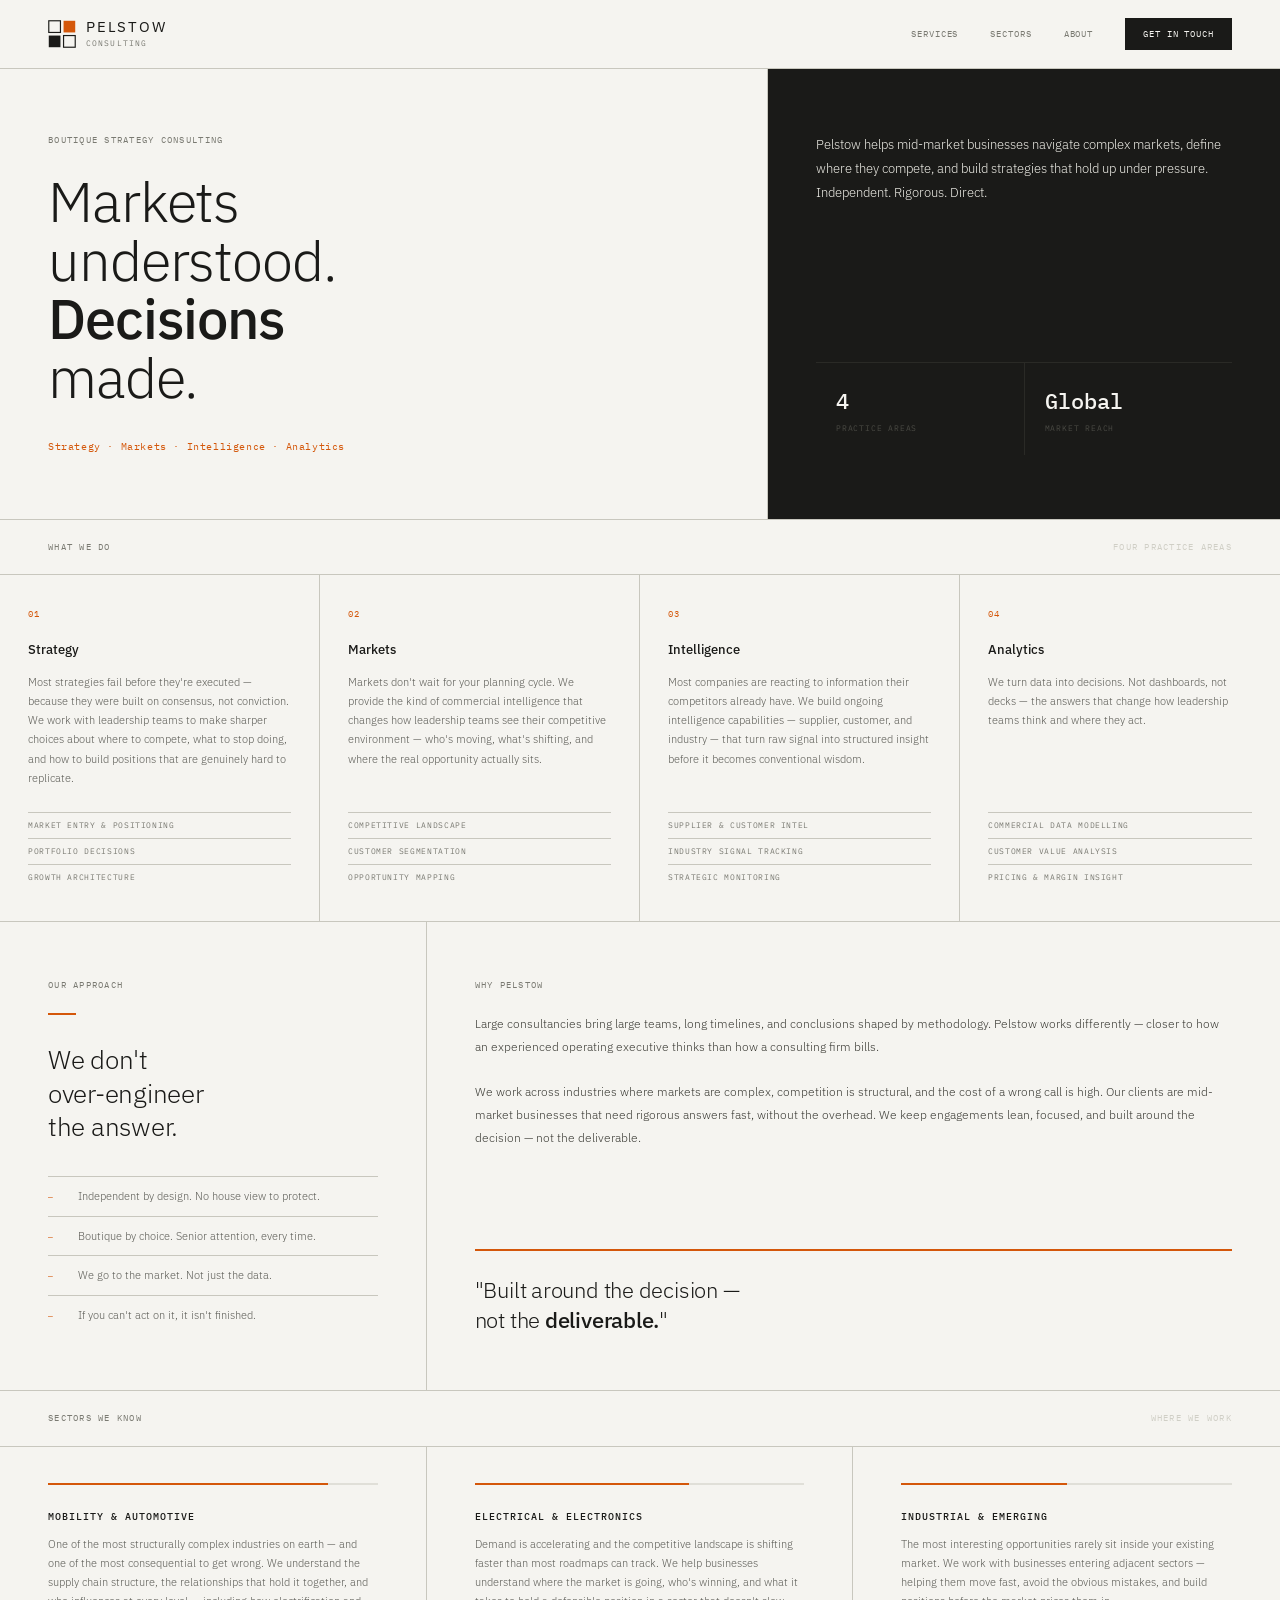
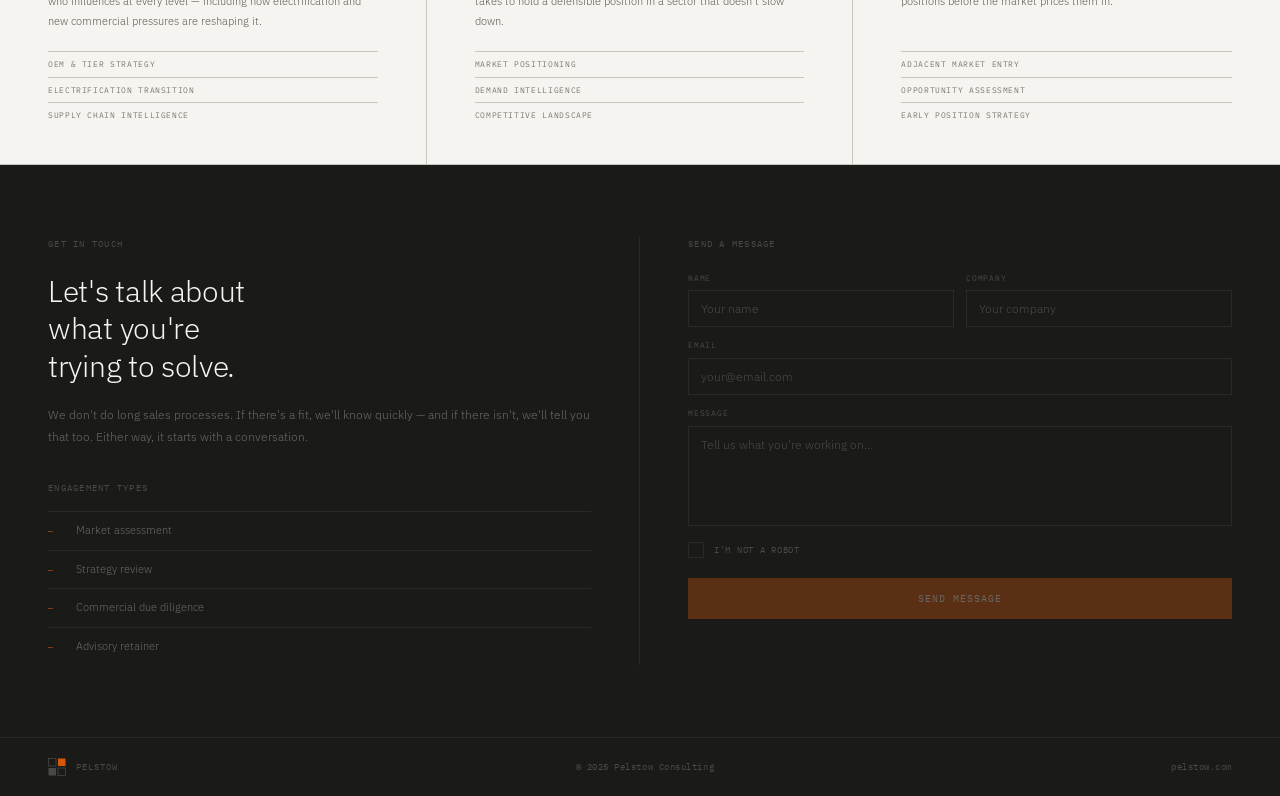
==== index.html @ 291aae3b "Correct index file" ====
<!DOCTYPE html>
<html lang="en">
<head>
<meta charset="UTF-8">
<meta name="viewport" content="width=device-width, initial-scale=1.0">
<title>Pelstow — Strategy. Markets. Intelligence. Analytics.</title>
<meta name="description" content="Pelstow is a boutique strategy consultancy helping mid-market businesses navigate complex markets, define where they compete, and build strategies that hold up under pressure.">
<link rel="preconnect" href="https://fonts.googleapis.com">
<link rel="preconnect" href="https://fonts.gstatic.com" crossorigin>
<link href="https://fonts.googleapis.com/css2?family=IBM+Plex+Mono:wght@400;500&family=IBM+Plex+Sans:wght@300;400;500&display=swap" rel="stylesheet">
<style>
  /* ── Reset ── */
  *, *::before, *::after { box-sizing: border-box; margin: 0; padding: 0; }
  html { scroll-behavior: smooth; }
  img { display: block; max-width: 100%; }

  /* ── Tokens ── */
  :root {
    --obsidian: #1A1A18;
    --chalk:    #F5F4F0;
    --braun:    #D4570A;
    --slate:    #7A7A72;
    --charcoal: #2E2E2A;
    --rule:     #C8C7BE;
    --rule-dk:  #2A2A26;
    --muted:    #5A5A54;
    --muted-dk: #6A6A64;
    --ghost:    #4A4A44;
    --light:    #E0DFD8;
    --sans:     'IBM Plex Sans', sans-serif;
    --mono:     'IBM Plex Mono', monospace;
  }

  /* ── Base ── */
  body {
    font-family: var(--sans);
    background: var(--chalk);
    color: var(--obsidian);
    font-size: 14px;
    line-height: 1.6;
    -webkit-font-smoothing: antialiased;
  }

  /* ── Utilities ── */
  .mono    { font-family: var(--mono); }
  .label   { font-family: var(--mono); font-size: 9px; letter-spacing: 0.14em; text-transform: uppercase; color: var(--slate); }
  .label-dk{ font-family: var(--mono); font-size: 9px; letter-spacing: 0.14em; text-transform: uppercase; color: var(--ghost); }
  .rule-h  { height: 1px; background: var(--rule); }

  /* ── Logo mark ── */
  .logo-lockup { display: flex; align-items: center; gap: 10px; text-decoration: none; }
  .logo-text   { display: flex; flex-direction: column; }
  .logo-word   { font-family: var(--sans); font-size: 15px; font-weight: 400; letter-spacing: 0.12em; color: var(--obsidian); text-transform: uppercase; line-height: 1; }
  .logo-sub    { font-family: var(--mono); font-size: 8px; letter-spacing: 0.14em; color: var(--slate); margin-top: 3px; text-transform: uppercase; }

  /* ── Nav ── */
  nav {
    display: flex;
    justify-content: space-between;
    align-items: center;
    padding: 18px 48px;
    border-bottom: 1px solid var(--rule);
    position: sticky;
    top: 0;
    background: var(--chalk);
    z-index: 100;
  }
  .nav-links { display: flex; gap: 32px; align-items: center; }
  .nav-link  { font-family: var(--mono); font-size: 9px; letter-spacing: 0.1em; text-transform: uppercase; color: var(--slate); text-decoration: none; transition: color 0.15s; }
  .nav-link:hover { color: var(--obsidian); }
  .nav-cta   { font-family: var(--mono); font-size: 9px; letter-spacing: 0.1em; text-transform: uppercase; color: var(--chalk); background: var(--obsidian); padding: 9px 18px; text-decoration: none; transition: background 0.15s; }
  .nav-cta:hover { background: var(--braun); }

  /* ── Hero ── */
  .hero {
    display: grid;
    grid-template-columns: 3fr 2fr;
    border-bottom: 1px solid var(--rule);
    min-height: 420px;
  }
  .hero-l {
    padding: 64px 48px;
    border-right: 1px solid var(--rule);
    display: flex;
    flex-direction: column;
    justify-content: space-between;
  }
  .hero-r {
    padding: 64px 48px;
    background: var(--obsidian);
    display: flex;
    flex-direction: column;
    justify-content: space-between;
  }
  .eyebrow { font-family: var(--mono); font-size: 9px; letter-spacing: 0.14em; text-transform: uppercase; color: var(--slate); margin-bottom: 24px; }
  .hero-h1 { font-size: 56px; font-weight: 300; line-height: 1.05; letter-spacing: -0.02em; color: var(--obsidian); }
  .hero-h1 strong { font-weight: 500; }
  .hero-tagline { font-family: var(--mono); font-size: 10px; letter-spacing: 0.06em; color: var(--braun); margin-top: 32px; }
  .hero-body { font-size: 13px; line-height: 1.85; color: #F0EFE8; font-weight: 300; margin-bottom: 32px; }
  .stats { display: grid; grid-template-columns: 1fr 1fr; gap: 1px; background: var(--rule-dk); border-top: 1px solid var(--rule-dk); }
  .stat { background: var(--obsidian); padding: 20px; }
  .stat-n { font-family: var(--mono); font-size: 22px; font-weight: 500; color: var(--chalk); }
  .stat-l { font-family: var(--mono); font-size: 8px; letter-spacing: 0.1em; text-transform: uppercase; color: var(--ghost); margin-top: 4px; }

  /* ── Section header ── */
  .sec-hd {
    padding: 20px 48px;
    border-bottom: 1px solid var(--rule);
    display: flex;
    justify-content: space-between;
    align-items: baseline;
  }

  /* ── Services ── */
  .svc-grid {
    display: grid;
    grid-template-columns: repeat(4, 1fr);
    border-bottom: 1px solid var(--rule);
  }
  .sc {
    padding: 32px 28px;
    border-right: 1px solid var(--rule);
    display: flex;
    flex-direction: column;
  }
  .sc:last-child { border-right: none; }
  .sn { font-family: var(--mono); font-size: 9px; color: var(--braun); margin-bottom: 18px; letter-spacing: 0.08em; }
  .st { font-size: 13px; font-weight: 500; color: var(--obsidian); margin-bottom: 12px; }
  .sd { font-size: 11px; color: var(--muted); line-height: 1.75; font-weight: 300; flex: 1; }
  .tags { margin-top: 24px; display: flex; flex-direction: column; }
  .tag { font-family: var(--mono); font-size: 8px; letter-spacing: 0.08em; text-transform: uppercase; color: var(--slate); padding: 6px 0; border-top: 0.5px solid var(--rule); }

  /* ── Positioning ── */
  .pos {
    display: grid;
    grid-template-columns: 1fr 2fr;
    border-bottom: 1px solid var(--rule);
  }
  .pos-l { padding: 56px 48px; border-right: 1px solid var(--rule); }
  .pos-r { padding: 56px 48px; display: flex; flex-direction: column; justify-content: space-between; }
  .pos-bar { width: 28px; height: 2px; background: var(--braun); margin-bottom: 28px; }
  .pos-h { font-size: 26px; font-weight: 300; line-height: 1.3; color: var(--obsidian); letter-spacing: -0.01em; margin-bottom: 24px; }
  .pos-body { font-size: 12px; line-height: 1.9; color: #3A3A34; font-weight: 300; }
  .pts { margin-top: 32px; }
  .pt { display: flex; gap: 14px; padding: 11px 0; border-top: 0.5px solid var(--rule); align-items: baseline; }
  .ptn { font-family: var(--mono); font-size: 8px; color: var(--braun); min-width: 16px; }
  .ptx { font-size: 11px; color: var(--muted); font-weight: 300; line-height: 1.5; }
  .pullquote { border-top: 2px solid var(--braun); padding-top: 24px; margin-top: 40px; }
  .pq-text { font-size: 22px; font-weight: 300; line-height: 1.35; color: var(--obsidian); letter-spacing: -0.01em; }
  .pq-text em { font-style: normal; font-weight: 500; }

  /* ── Sectors ── */
  .mkt-grid {
    display: grid;
    grid-template-columns: repeat(3, 1fr);
    border-bottom: 1px solid var(--rule);
  }
  .mc { padding: 36px 48px; border-right: 1px solid var(--rule); display: flex; flex-direction: column; }
  .mc:last-child { border-right: none; }
  .mbar { width: 100%; height: 2px; background: var(--light); margin-bottom: 24px; }
  .mfill { height: 2px; background: var(--braun); }
  .ml { font-family: var(--mono); font-size: 10px; letter-spacing: 0.1em; text-transform: uppercase; color: var(--obsidian); margin-bottom: 10px; font-weight: 500; }
  .md { font-size: 11px; color: var(--muted); font-weight: 300; line-height: 1.75; flex: 1; }

  /* ── Contact ── */
  .contact-band {
    background: var(--obsidian);
    padding: 72px 48px;
    display: grid;
    grid-template-columns: 1fr 1fr;
    gap: 0;
  }
  .ct-l { border-right: 1px solid var(--rule-dk); padding-right: 48px; display: flex; flex-direction: column; justify-content: space-between; }
  .ct-r { padding-left: 48px; }
  .ct-h { font-size: 30px; font-weight: 300; color: var(--chalk); letter-spacing: -0.01em; line-height: 1.25; margin-bottom: 20px; }
  .ct-body { font-size: 12px; color: var(--muted-dk); line-height: 1.85; font-weight: 300; margin-bottom: 32px; }

  /* ── Form ── */
  .form-grid { display: grid; grid-template-columns: 1fr 1fr; gap: 12px; margin-bottom: 12px; }
  .form-field { display: flex; flex-direction: column; gap: 6px; }
  .form-field.full { grid-column: 1 / -1; }
  .form-field label { font-family: var(--mono); font-size: 8px; letter-spacing: 0.1em; text-transform: uppercase; color: var(--ghost); }
  .form-field input,
  .form-field textarea {
    background: transparent;
    border: 0.5px solid var(--rule-dk);
    color: var(--chalk);
    font-family: var(--sans);
    font-size: 12px;
    font-weight: 300;
    padding: 10px 12px;
    outline: none;
    transition: border-color 0.15s;
    resize: none;
    border-radius: 0;
    -webkit-appearance: none;
  }
  .form-field input:focus,
  .form-field textarea:focus { border-color: var(--braun); }
  .form-field input::placeholder,
  .form-field textarea::placeholder { color: var(--ghost); }
  .form-field textarea { min-height: 100px; }

  /* Human check */
  .human-check { display: flex; align-items: center; gap: 10px; margin: 16px 0; cursor: pointer; }
  .human-check input[type="checkbox"] { appearance: none; -webkit-appearance: none; width: 16px; height: 16px; border: 0.5px solid var(--rule-dk); background: transparent; cursor: pointer; flex-shrink: 0; transition: border-color 0.15s, background 0.15s; }
  .human-check input[type="checkbox"]:checked { background: var(--braun); border-color: var(--braun); background-image: url("data:image/svg+xml,%3Csvg width='10' height='8' viewBox='0 0 10 8' fill='none' xmlns='http://www.w3.org/2000/svg'%3E%3Cpath d='M1 4L3.5 6.5L9 1' stroke='%23F5F4F0' stroke-width='1.5' stroke-linecap='round' stroke-linejoin='round'/%3E%3C/svg%3E"); background-repeat: no-repeat; background-position: center; }
  .human-check span { font-family: var(--mono); font-size: 9px; letter-spacing: 0.08em; color: var(--ghost); text-transform: uppercase; }

  .form-submit {
    font-family: var(--mono);
    font-size: 10px;
    letter-spacing: 0.1em;
    text-transform: uppercase;
    padding: 14px 28px;
    background: var(--braun);
    color: var(--chalk);
    border: none;
    cursor: pointer;
    width: 100%;
    transition: opacity 0.15s;
    margin-top: 4px;
  }
  .form-submit:disabled { opacity: 0.35; cursor: not-allowed; }
  .form-submit:not(:disabled):hover { opacity: 0.88; }

  .form-success { display: none; text-align: center; padding: 40px 0; }
  .form-success .fs-icon { width: 32px; height: 32px; background: var(--braun); display: flex; align-items: center; justify-content: center; margin: 0 auto 16px; }
  .form-success p { font-family: var(--mono); font-size: 10px; letter-spacing: 0.1em; text-transform: uppercase; color: var(--ghost); }

  /* ── Footer ── */
  footer {
    padding: 20px 48px;
    background: var(--obsidian);
    border-top: 1px solid var(--rule-dk);
    display: flex;
    justify-content: space-between;
    align-items: center;
  }
  .ft { font-family: var(--mono); font-size: 9px; color: var(--ghost); letter-spacing: 0.06em; }
  .ft-logo { font-family: var(--mono); font-size: 11px; font-weight: 500; color: var(--braun); letter-spacing: 0.16em; }

  /* ── Responsive ── */
  @media (max-width: 900px) {
    nav { padding: 16px 24px; }
    .nav-links .nav-link { display: none; }
    .hero { grid-template-columns: 1fr; }
    .hero-l { padding: 48px 24px; }
    .hero-r { padding: 48px 24px; }
    .hero-h1 { font-size: 40px; }
    .svc-grid { grid-template-columns: 1fr 1fr; }
    .sc { border-bottom: 1px solid var(--rule); }
    .pos { grid-template-columns: 1fr; }
    .pos-l { border-right: none; border-bottom: 1px solid var(--rule); padding: 40px 24px; }
    .pos-r { padding: 40px 24px; }
    .mkt-grid { grid-template-columns: 1fr; }
    .mc { border-right: none; border-bottom: 1px solid var(--rule); }
    .contact-band { grid-template-columns: 1fr; padding: 48px 24px; }
    .ct-l { border-right: none; border-bottom: 1px solid var(--rule-dk); padding-right: 0; padding-bottom: 40px; margin-bottom: 40px; }
    .ct-r { padding-left: 0; }
    .sec-hd { padding: 16px 24px; }
    .form-grid { grid-template-columns: 1fr; }
    footer { padding: 16px 24px; flex-direction: column; gap: 12px; text-align: center; }
  }
</style>
</head>
<body>

<!-- ── Nav ── -->
<nav>
  <a href="#" class="logo-lockup">
    <svg width="28" height="28" viewBox="0 0 36 36" fill="none" aria-hidden="true">
      <rect x="1" y="1" width="15" height="15" stroke="#1A1A18" stroke-width="1.5"/>
      <rect x="20" y="1" width="15" height="15" fill="#D4570A"/>
      <rect x="1" y="20" width="15" height="15" fill="#1A1A18"/>
      <rect x="20" y="20" width="15" height="15" stroke="#1A1A18" stroke-width="1.5"/>
    </svg>
    <div class="logo-text">
      <span class="logo-word">PELSTOW</span>
      <span class="logo-sub">Consulting</span>
    </div>
  </a>
  <div class="nav-links">
    <a href="#services" class="nav-link">Services</a>
    <a href="#sectors" class="nav-link">Sectors</a>
    <a href="#about" class="nav-link">About</a>
    <a href="#contact" class="nav-cta">Get in touch</a>
  </div>
</nav>

<!-- ── Hero ── -->
<section class="hero">
  <div class="hero-l">
    <div>
      <div class="eyebrow">Boutique strategy consulting</div>
      <h1 class="hero-h1">Markets<br>understood.<br><strong>Decisions</strong><br>made.</h1>
    </div>
    <div class="hero-tagline">Strategy · Markets · Intelligence · Analytics</div>
  </div>
  <div class="hero-r">
    <p class="hero-body">Pelstow helps mid-market businesses navigate complex markets, define where they compete, and build strategies that hold up under pressure. Independent. Rigorous. Direct.</p>
    <div class="stats">
      <div class="stat">
        <div class="stat-n">4</div>
        <div class="stat-l">Practice areas</div>
      </div>
      <div class="stat">
        <div class="stat-n">Global</div>
        <div class="stat-l">Market reach</div>
      </div>
    </div>
  </div>
</section>

<!-- ── Services ── -->
<section id="services">
  <div class="sec-hd">
    <span class="label">What we do</span>
    <span class="label" style="color: #D0CFC6;">Four practice areas</span>
  </div>
  <div class="svc-grid">
    <div class="sc">
      <div class="sn">01</div>
      <div class="st">Strategy</div>
      <div class="sd">Most strategies fail before they're executed — because they were built on consensus, not conviction. We work with leadership teams to make sharper choices about where to compete, what to stop doing, and how to build positions that are genuinely hard to replicate.</div>
      <div class="tags">
        <span class="tag">Market entry &amp; positioning</span>
        <span class="tag">Portfolio decisions</span>
        <span class="tag">Growth architecture</span>
      </div>
    </div>
    <div class="sc">
      <div class="sn">02</div>
      <div class="st">Markets</div>
      <div class="sd">Markets don't wait for your planning cycle. We provide the kind of commercial intelligence that changes how leadership teams see their competitive environment — who's moving, what's shifting, and where the real opportunity actually sits.</div>
      <div class="tags">
        <span class="tag">Competitive landscape</span>
        <span class="tag">Customer segmentation</span>
        <span class="tag">Opportunity mapping</span>
      </div>
    </div>
    <div class="sc">
      <div class="sn">03</div>
      <div class="st">Intelligence</div>
      <div class="sd">Most companies are reacting to information their competitors already have. We build ongoing intelligence capabilities — supplier, customer, and industry — that turn raw signal into structured insight before it becomes conventional wisdom.</div>
      <div class="tags">
        <span class="tag">Supplier &amp; customer intel</span>
        <span class="tag">Industry signal tracking</span>
        <span class="tag">Strategic monitoring</span>
      </div>
    </div>
    <div class="sc">
      <div class="sn">04</div>
      <div class="st">Analytics</div>
      <div class="sd">We turn data into decisions. Not dashboards, not decks — the answers that change how leadership teams think and where they act.</div>
      <div class="tags">
        <span class="tag">Commercial data modelling</span>
        <span class="tag">Customer value analysis</span>
        <span class="tag">Pricing &amp; margin insight</span>
      </div>
    </div>
  </div>
</section>

<!-- ── Positioning ── -->
<section id="about">
  <div class="pos">
    <div class="pos-l">
      <div class="label" style="margin-bottom: 20px;">Our approach</div>
      <div class="pos-bar"></div>
      <div class="pos-h">We don't<br>over-engineer<br>the answer.</div>
      <div class="pts">
        <div class="pt"><span class="ptn">—</span><span class="ptx">Independent by design. No house view to protect.</span></div>
        <div class="pt"><span class="ptn">—</span><span class="ptx">Boutique by choice. Senior attention, every time.</span></div>
        <div class="pt"><span class="ptn">—</span><span class="ptx">We go to the market. Not just the data.</span></div>
        <div class="pt"><span class="ptn">—</span><span class="ptx">If you can't act on it, it isn't finished.</span></div>
      </div>
    </div>
    <div class="pos-r">
      <div>
        <div class="label" style="margin-bottom: 20px;">Why Pelstow</div>
        <p class="pos-body">Large consultancies bring large teams, long timelines, and conclusions shaped by methodology. Pelstow works differently — closer to how an experienced operating executive thinks than how a consulting firm bills.<br><br>We work across industries where markets are complex, competition is structural, and the cost of a wrong call is high. Our clients are mid-market businesses that need rigorous answers fast, without the overhead. We keep engagements lean, focused, and built around the decision — not the deliverable.</p>
      </div>
      <div class="pullquote">
        <div class="pq-text">"Built around the decision —<br>not the <em>deliverable.</em>"</div>
      </div>
    </div>
  </div>
</section>

<!-- ── Sectors ── -->
<section id="sectors">
  <div class="sec-hd">
    <span class="label">Sectors we know</span>
    <span class="label" style="color: #D0CFC6;">Where we work</span>
  </div>
  <div class="mkt-grid">
    <div class="mc">
      <div class="mbar"><div class="mfill" style="width:85%;"></div></div>
      <div class="ml">Mobility &amp; Automotive</div>
      <div class="md">One of the most structurally complex industries on earth — and one of the most consequential to get wrong. We understand the supply chain structure, the relationships that hold it together, and who influences at every level — including how electrification and new commercial pressures are reshaping it.</div>
      <div class="tags" style="margin-top: 20px;">
        <span class="tag">OEM &amp; tier strategy</span>
        <span class="tag">Electrification transition</span>
        <span class="tag">Supply chain intelligence</span>
      </div>
    </div>
    <div class="mc">
      <div class="mbar"><div class="mfill" style="width:65%;"></div></div>
      <div class="ml">Electrical &amp; Electronics</div>
      <div class="md">Demand is accelerating and the competitive landscape is shifting faster than most roadmaps can track. We help businesses understand where the market is going, who's winning, and what it takes to hold a defensible position in a sector that doesn't slow down.</div>
      <div class="tags" style="margin-top: 20px;">
        <span class="tag">Market positioning</span>
        <span class="tag">Demand intelligence</span>
        <span class="tag">Competitive landscape</span>
      </div>
    </div>
    <div class="mc">
      <div class="mbar"><div class="mfill" style="width:50%;"></div></div>
      <div class="ml">Industrial &amp; Emerging</div>
      <div class="md">The most interesting opportunities rarely sit inside your existing market. We work with businesses entering adjacent sectors — helping them move fast, avoid the obvious mistakes, and build positions before the market prices them in.</div>
      <div class="tags" style="margin-top: 20px;">
        <span class="tag">Adjacent market entry</span>
        <span class="tag">Opportunity assessment</span>
        <span class="tag">Early position strategy</span>
      </div>
    </div>
  </div>
</section>

<!-- ── Contact ── -->
<section id="contact" class="contact-band">
  <div class="ct-l">
    <div>
      <div class="label-dk" style="margin-bottom: 20px;">Get in touch</div>
      <div class="ct-h">Let's talk about<br>what you're<br>trying to solve.</div>
      <p class="ct-body">We don't do long sales processes. If there's a fit, we'll know quickly — and if there isn't, we'll tell you that too. Either way, it starts with a conversation.</p>
    </div>
    <div>
      <div class="label-dk" style="margin-bottom: 16px;">Engagement types</div>
      <div style="display: flex; flex-direction: column;">
        <div style="display:flex;gap:12px;padding:10px 0;border-top:0.5px solid var(--rule-dk);align-items:baseline;"><span style="font-family:var(--mono);font-size:8px;color:var(--braun);min-width:16px;">—</span><span style="font-size:11px;color:var(--muted-dk);font-weight:300;">Market assessment</span></div>
        <div style="display:flex;gap:12px;padding:10px 0;border-top:0.5px solid var(--rule-dk);align-items:baseline;"><span style="font-family:var(--mono);font-size:8px;color:var(--braun);min-width:16px;">—</span><span style="font-size:11px;color:var(--muted-dk);font-weight:300;">Strategy review</span></div>
        <div style="display:flex;gap:12px;padding:10px 0;border-top:0.5px solid var(--rule-dk);align-items:baseline;"><span style="font-family:var(--mono);font-size:8px;color:var(--braun);min-width:16px;">—</span><span style="font-size:11px;color:var(--muted-dk);font-weight:300;">Commercial due diligence</span></div>
        <div style="display:flex;gap:12px;padding:10px 0;border-top:0.5px solid var(--rule-dk);align-items:baseline;"><span style="font-family:var(--mono);font-size:8px;color:var(--braun);min-width:16px;">—</span><span style="font-size:11px;color:var(--muted-dk);font-weight:300;">Advisory retainer</span></div>
      </div>
    </div>
  </div>
  <div class="ct-r">
    <div id="contact-form-wrap">
      <div class="label-dk" style="margin-bottom: 20px;">Send a message</div>
      <form id="contact-form" novalidate>
        <div class="form-grid">
          <div class="form-field">
            <label for="f-name">Name</label>
            <input type="text" id="f-name" name="name" placeholder="Your name" required>
          </div>
          <div class="form-field">
            <label for="f-company">Company</label>
            <input type="text" id="f-company" name="company" placeholder="Your company">
          </div>
          <div class="form-field full">
            <label for="f-email">Email</label>
            <input type="email" id="f-email" name="email" placeholder="your@email.com" required>
          </div>
          <div class="form-field full">
            <label for="f-message">Message</label>
            <textarea id="f-message" name="message" placeholder="Tell us what you're working on..." required></textarea>
          </div>
        </div>
        <label class="human-check">
          <input type="checkbox" id="f-human">
          <span>I'm not a robot</span>
        </label>
        <button type="submit" class="form-submit" id="f-submit" disabled>Send message</button>
      </form>
    </div>
    <div class="form-success" id="form-success">
      <div class="fs-icon">
        <svg width="16" height="12" viewBox="0 0 16 12" fill="none"><path d="M1 6L5.5 10.5L15 1" stroke="#F5F4F0" stroke-width="1.5" stroke-linecap="round" stroke-linejoin="round"/></svg>
      </div>
      <p>Message sent — we'll be in touch shortly.</p>
    </div>
  </div>
</section>

<!-- ── Footer ── -->
<footer>
  <a href="#" class="logo-lockup" style="text-decoration:none;">
    <svg width="18" height="18" viewBox="0 0 36 36" fill="none" aria-hidden="true">
      <rect x="1" y="1" width="15" height="15" stroke="#4A4A44" stroke-width="1.5"/>
      <rect x="20" y="1" width="15" height="15" fill="#D4570A"/>
      <rect x="1" y="20" width="15" height="15" fill="#4A4A44"/>
      <rect x="20" y="20" width="15" height="15" stroke="#4A4A44" stroke-width="1.5"/>
    </svg>
    <span class="ft" style="letter-spacing:0.12em;">PELSTOW</span>
  </a>
  <span class="ft">© 2025 Pelstow Consulting</span>
  <span class="ft">pelstow.com</span>
</footer>

<script>
  const humanCheck = document.getElementById('f-human');
  const submitBtn  = document.getElementById('f-submit');
  const form       = document.getElementById('contact-form');
  const formWrap   = document.getElementById('contact-form-wrap');
  const successMsg = document.getElementById('form-success');

  humanCheck.addEventListener('change', () => {
    submitBtn.disabled = !humanCheck.checked;
  });

  form.addEventListener('submit', (e) => {
    e.preventDefault();
    const name    = document.getElementById('f-name').value.trim();
    const email   = document.getElementById('f-email').value.trim();
    const message = document.getElementById('f-message').value.trim();
    if (!name || !email || !message) return;
    formWrap.style.display = 'none';
    successMsg.style.display = 'block';
  });
</script>

</body>
</html>
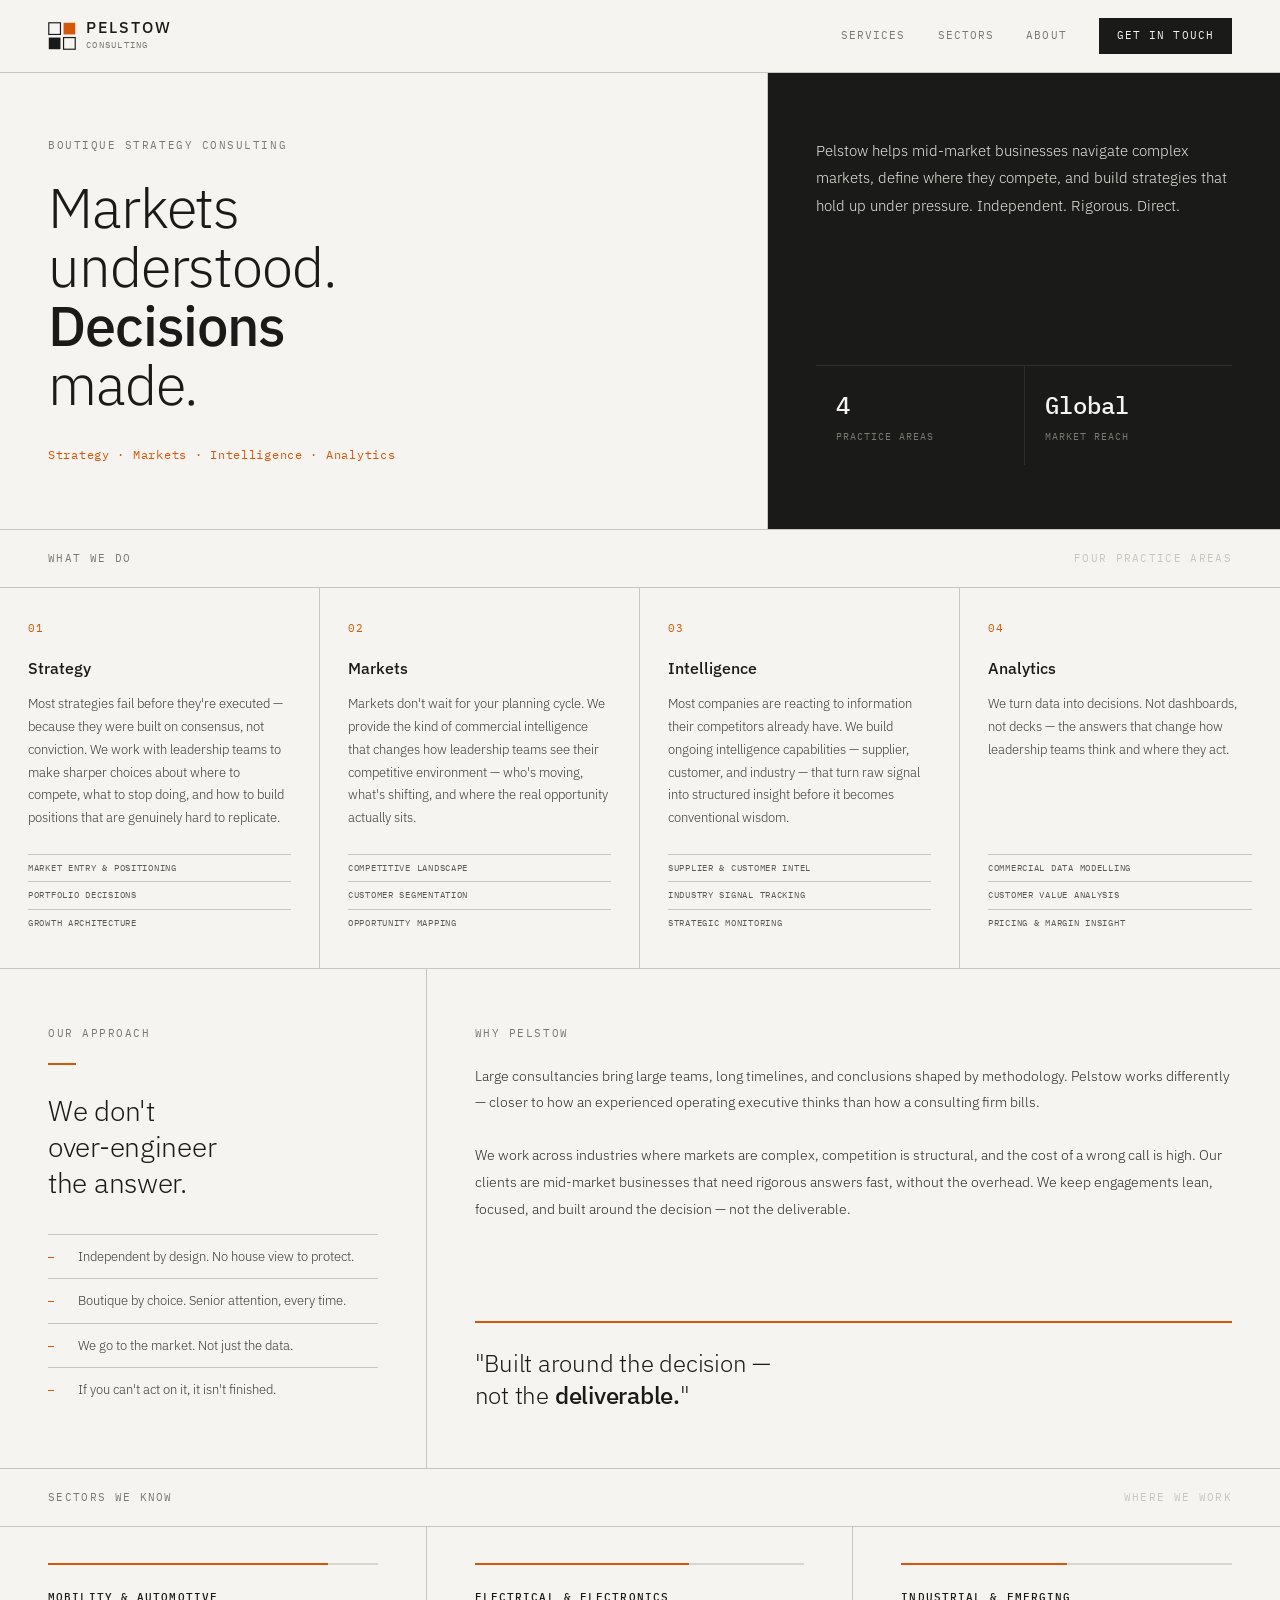
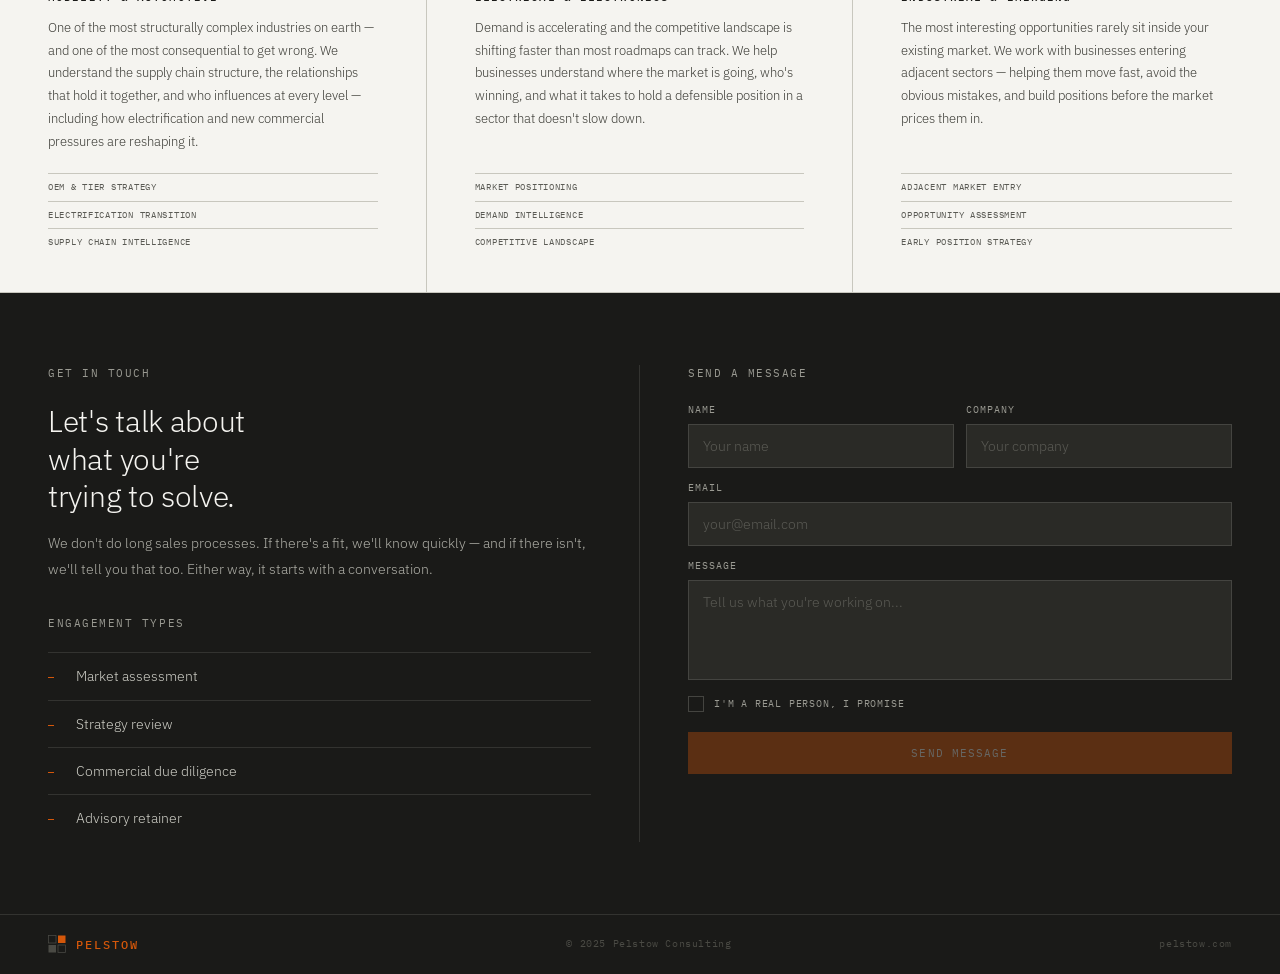
==== commit 6d005138: "Font size, contrast, and contact section fixes" ====
--- a/index.html
+++ b/index.html
@@ -9,12 +9,9 @@
 <link rel="preconnect" href="https://fonts.gstatic.com" crossorigin>
 <link href="https://fonts.googleapis.com/css2?family=IBM+Plex+Mono:wght@400;500&family=IBM+Plex+Sans:wght@300;400;500&display=swap" rel="stylesheet">
 <style>
-  /* ── Reset ── */
   *, *::before, *::after { box-sizing: border-box; margin: 0; padding: 0; }
   html { scroll-behavior: smooth; }
-  img { display: block; max-width: 100%; }
-
-  /* ── Tokens ── */
+
   :root {
     --obsidian: #1A1A18;
     --chalk:    #F5F4F0;
@@ -22,36 +19,25 @@
     --slate:    #7A7A72;
     --charcoal: #2E2E2A;
     --rule:     #C8C7BE;
-    --rule-dk:  #2A2A26;
-    --muted:    #5A5A54;
-    --muted-dk: #6A6A64;
-    --ghost:    #4A4A44;
-    --light:    #E0DFD8;
+    --rule-dk:  #333330;
+    --muted:    #3A3A34;
+    --muted-dk: #B0B0A8;
+    --ghost:    #9A9A92;
+    --light:    #D8D7CE;
     --sans:     'IBM Plex Sans', sans-serif;
     --mono:     'IBM Plex Mono', monospace;
   }
 
-  /* ── Base ── */
   body {
     font-family: var(--sans);
     background: var(--chalk);
     color: var(--obsidian);
-    font-size: 14px;
+    font-size: 15px;
     line-height: 1.6;
     -webkit-font-smoothing: antialiased;
   }
 
-  /* ── Utilities ── */
-  .mono    { font-family: var(--mono); }
-  .label   { font-family: var(--mono); font-size: 9px; letter-spacing: 0.14em; text-transform: uppercase; color: var(--slate); }
-  .label-dk{ font-family: var(--mono); font-size: 9px; letter-spacing: 0.14em; text-transform: uppercase; color: var(--ghost); }
-  .rule-h  { height: 1px; background: var(--rule); }
-
-  /* ── Logo mark ── */
-  .logo-lockup { display: flex; align-items: center; gap: 10px; text-decoration: none; }
-  .logo-text   { display: flex; flex-direction: column; }
-  .logo-word   { font-family: var(--sans); font-size: 15px; font-weight: 400; letter-spacing: 0.12em; color: var(--obsidian); text-transform: uppercase; line-height: 1; }
-  .logo-sub    { font-family: var(--mono); font-size: 8px; letter-spacing: 0.14em; color: var(--slate); margin-top: 3px; text-transform: uppercase; }
+  .mono { font-family: var(--mono); }
 
   /* ── Nav ── */
   nav {
@@ -65,188 +51,131 @@
     background: var(--chalk);
     z-index: 100;
   }
-  .nav-links { display: flex; gap: 32px; align-items: center; }
-  .nav-link  { font-family: var(--mono); font-size: 9px; letter-spacing: 0.1em; text-transform: uppercase; color: var(--slate); text-decoration: none; transition: color 0.15s; }
+  .logo-lockup { display: flex; align-items: center; gap: 10px; text-decoration: none; }
+  .logo-word   { font-family: var(--sans); font-size: 16px; font-weight: 500; letter-spacing: 0.12em; color: var(--obsidian); text-transform: uppercase; line-height: 1; }
+  .logo-sub    { font-family: var(--mono); font-size: 9px; letter-spacing: 0.14em; color: var(--slate); margin-top: 3px; text-transform: uppercase; }
+  .nav-links   { display: flex; gap: 32px; align-items: center; }
+  .nav-link    { font-family: var(--mono); font-size: 11px; letter-spacing: 0.1em; text-transform: uppercase; color: var(--slate); text-decoration: none; transition: color 0.15s; }
   .nav-link:hover { color: var(--obsidian); }
-  .nav-cta   { font-family: var(--mono); font-size: 9px; letter-spacing: 0.1em; text-transform: uppercase; color: var(--chalk); background: var(--obsidian); padding: 9px 18px; text-decoration: none; transition: background 0.15s; }
+  .nav-cta     { font-family: var(--mono); font-size: 11px; letter-spacing: 0.1em; text-transform: uppercase; color: var(--chalk); background: var(--obsidian); padding: 9px 18px; text-decoration: none; transition: background 0.15s; }
   .nav-cta:hover { background: var(--braun); }
 
   /* ── Hero ── */
-  .hero {
-    display: grid;
-    grid-template-columns: 3fr 2fr;
-    border-bottom: 1px solid var(--rule);
-    min-height: 420px;
-  }
-  .hero-l {
-    padding: 64px 48px;
-    border-right: 1px solid var(--rule);
-    display: flex;
-    flex-direction: column;
-    justify-content: space-between;
-  }
-  .hero-r {
-    padding: 64px 48px;
-    background: var(--obsidian);
-    display: flex;
-    flex-direction: column;
-    justify-content: space-between;
-  }
-  .eyebrow { font-family: var(--mono); font-size: 9px; letter-spacing: 0.14em; text-transform: uppercase; color: var(--slate); margin-bottom: 24px; }
+  .hero { display: grid; grid-template-columns: 3fr 2fr; border-bottom: 1px solid var(--rule); min-height: 420px; }
+  .hero-l { padding: 64px 48px; border-right: 1px solid var(--rule); display: flex; flex-direction: column; justify-content: space-between; }
+  .hero-r { padding: 64px 48px; background: var(--obsidian); display: flex; flex-direction: column; justify-content: space-between; }
+  .eyebrow { font-family: var(--mono); font-size: 11px; letter-spacing: 0.14em; text-transform: uppercase; color: var(--slate); margin-bottom: 24px; }
   .hero-h1 { font-size: 56px; font-weight: 300; line-height: 1.05; letter-spacing: -0.02em; color: var(--obsidian); }
   .hero-h1 strong { font-weight: 500; }
-  .hero-tagline { font-family: var(--mono); font-size: 10px; letter-spacing: 0.06em; color: var(--braun); margin-top: 32px; }
-  .hero-body { font-size: 13px; line-height: 1.85; color: #F0EFE8; font-weight: 300; margin-bottom: 32px; }
-  .stats { display: grid; grid-template-columns: 1fr 1fr; gap: 1px; background: var(--rule-dk); border-top: 1px solid var(--rule-dk); }
+  .hero-tagline { font-family: var(--mono); font-size: 12px; letter-spacing: 0.06em; color: var(--braun); margin-top: 32px; }
+  .hero-body { font-size: 15px; line-height: 1.85; color: #E8E7E0; font-weight: 300; margin-bottom: 32px; }
+  .stats { display: grid; grid-template-columns: 1fr 1fr; gap: 1px; background: var(--charcoal); border-top: 1px solid var(--charcoal); }
   .stat { background: var(--obsidian); padding: 20px; }
-  .stat-n { font-family: var(--mono); font-size: 22px; font-weight: 500; color: var(--chalk); }
-  .stat-l { font-family: var(--mono); font-size: 8px; letter-spacing: 0.1em; text-transform: uppercase; color: var(--ghost); margin-top: 4px; }
+  .stat-n { font-family: var(--mono); font-size: 24px; font-weight: 500; color: var(--chalk); }
+  .stat-l { font-family: var(--mono); font-size: 10px; letter-spacing: 0.1em; text-transform: uppercase; color: var(--slate); margin-top: 4px; }
 
   /* ── Section header ── */
-  .sec-hd {
-    padding: 20px 48px;
-    border-bottom: 1px solid var(--rule);
-    display: flex;
-    justify-content: space-between;
-    align-items: baseline;
-  }
+  .sec-hd { padding: 20px 48px; border-bottom: 1px solid var(--rule); display: flex; justify-content: space-between; align-items: baseline; }
+  .sec-hl { font-family: var(--mono); font-size: 11px; letter-spacing: 0.12em; text-transform: uppercase; color: var(--slate); }
 
   /* ── Services ── */
-  .svc-grid {
-    display: grid;
-    grid-template-columns: repeat(4, 1fr);
-    border-bottom: 1px solid var(--rule);
-  }
-  .sc {
-    padding: 32px 28px;
-    border-right: 1px solid var(--rule);
-    display: flex;
-    flex-direction: column;
-  }
+  .svc-grid { display: grid; grid-template-columns: repeat(4, 1fr); border-bottom: 1px solid var(--rule); }
+  .sc { padding: 32px 28px; border-right: 1px solid var(--rule); display: flex; flex-direction: column; }
   .sc:last-child { border-right: none; }
-  .sn { font-family: var(--mono); font-size: 9px; color: var(--braun); margin-bottom: 18px; letter-spacing: 0.08em; }
-  .st { font-size: 13px; font-weight: 500; color: var(--obsidian); margin-bottom: 12px; }
-  .sd { font-size: 11px; color: var(--muted); line-height: 1.75; font-weight: 300; flex: 1; }
+  .sn { font-family: var(--mono); font-size: 11px; color: var(--braun); margin-bottom: 18px; letter-spacing: 0.08em; }
+  .st { font-size: 16px; font-weight: 500; color: var(--obsidian); margin-bottom: 12px; }
+  .sd { font-size: 13px; color: var(--muted); line-height: 1.75; font-weight: 300; flex: 1; }
   .tags { margin-top: 24px; display: flex; flex-direction: column; }
-  .tag { font-family: var(--mono); font-size: 8px; letter-spacing: 0.08em; text-transform: uppercase; color: var(--slate); padding: 6px 0; border-top: 0.5px solid var(--rule); }
+  .tag { font-family: var(--mono); font-size: 9px; letter-spacing: 0.08em; text-transform: uppercase; color: #5A5A54; padding: 6px 0; border-top: 0.5px solid var(--rule); }
 
   /* ── Positioning ── */
-  .pos {
-    display: grid;
-    grid-template-columns: 1fr 2fr;
-    border-bottom: 1px solid var(--rule);
-  }
+  .pos { display: grid; grid-template-columns: 1fr 2fr; border-bottom: 1px solid var(--rule); }
   .pos-l { padding: 56px 48px; border-right: 1px solid var(--rule); }
   .pos-r { padding: 56px 48px; display: flex; flex-direction: column; justify-content: space-between; }
   .pos-bar { width: 28px; height: 2px; background: var(--braun); margin-bottom: 28px; }
-  .pos-h { font-size: 26px; font-weight: 300; line-height: 1.3; color: var(--obsidian); letter-spacing: -0.01em; margin-bottom: 24px; }
-  .pos-body { font-size: 12px; line-height: 1.9; color: #3A3A34; font-weight: 300; }
+  .pos-h { font-size: 28px; font-weight: 300; line-height: 1.3; color: var(--obsidian); letter-spacing: -0.01em; margin-bottom: 24px; }
+  .pos-body { font-size: 14px; line-height: 1.9; color: #2A2A24; font-weight: 300; }
   .pts { margin-top: 32px; }
-  .pt { display: flex; gap: 14px; padding: 11px 0; border-top: 0.5px solid var(--rule); align-items: baseline; }
-  .ptn { font-family: var(--mono); font-size: 8px; color: var(--braun); min-width: 16px; }
-  .ptx { font-size: 11px; color: var(--muted); font-weight: 300; line-height: 1.5; }
+  .pt { display: flex; gap: 14px; padding: 12px 0; border-top: 0.5px solid var(--rule); align-items: baseline; }
+  .ptn { font-family: var(--mono); font-size: 10px; color: var(--braun); min-width: 16px; }
+  .ptx { font-size: 13px; color: var(--muted); font-weight: 300; line-height: 1.5; }
   .pullquote { border-top: 2px solid var(--braun); padding-top: 24px; margin-top: 40px; }
-  .pq-text { font-size: 22px; font-weight: 300; line-height: 1.35; color: var(--obsidian); letter-spacing: -0.01em; }
+  .pq-text { font-size: 24px; font-weight: 300; line-height: 1.35; color: var(--obsidian); letter-spacing: -0.01em; }
   .pq-text em { font-style: normal; font-weight: 500; }
+  .plbl { font-family: var(--mono); font-size: 11px; letter-spacing: 0.14em; text-transform: uppercase; color: var(--slate); margin-bottom: 20px; }
 
   /* ── Sectors ── */
-  .mkt-grid {
-    display: grid;
-    grid-template-columns: repeat(3, 1fr);
-    border-bottom: 1px solid var(--rule);
-  }
+  .mkt-grid { display: grid; grid-template-columns: repeat(3, 1fr); border-bottom: 1px solid var(--rule); }
   .mc { padding: 36px 48px; border-right: 1px solid var(--rule); display: flex; flex-direction: column; }
   .mc:last-child { border-right: none; }
   .mbar { width: 100%; height: 2px; background: var(--light); margin-bottom: 24px; }
   .mfill { height: 2px; background: var(--braun); }
-  .ml { font-family: var(--mono); font-size: 10px; letter-spacing: 0.1em; text-transform: uppercase; color: var(--obsidian); margin-bottom: 10px; font-weight: 500; }
-  .md { font-size: 11px; color: var(--muted); font-weight: 300; line-height: 1.75; flex: 1; }
+  .ml { font-family: var(--mono); font-size: 11px; letter-spacing: 0.1em; text-transform: uppercase; color: var(--obsidian); margin-bottom: 10px; font-weight: 500; }
+  .md { font-size: 13px; color: var(--muted); font-weight: 300; line-height: 1.75; flex: 1; }
 
   /* ── Contact ── */
-  .contact-band {
-    background: var(--obsidian);
-    padding: 72px 48px;
-    display: grid;
-    grid-template-columns: 1fr 1fr;
-    gap: 0;
-  }
+  .contact-band { background: var(--obsidian); padding: 72px 48px; display: grid; grid-template-columns: 1fr 1fr; gap: 0; }
   .ct-l { border-right: 1px solid var(--rule-dk); padding-right: 48px; display: flex; flex-direction: column; justify-content: space-between; }
   .ct-r { padding-left: 48px; }
-  .ct-h { font-size: 30px; font-weight: 300; color: var(--chalk); letter-spacing: -0.01em; line-height: 1.25; margin-bottom: 20px; }
-  .ct-body { font-size: 12px; color: var(--muted-dk); line-height: 1.85; font-weight: 300; margin-bottom: 32px; }
+  .clbl { font-family: var(--mono); font-size: 11px; letter-spacing: 0.14em; text-transform: uppercase; color: var(--ghost); margin-bottom: 20px; }
+  .ct-h { font-size: 30px; font-weight: 300; color: var(--chalk); letter-spacing: -0.01em; line-height: 1.25; margin-bottom: 16px; }
+  .ct-body { font-size: 14px; color: var(--muted-dk); line-height: 1.85; font-weight: 300; margin-bottom: 32px; }
+  .clist { display: flex; flex-direction: column; }
+  .cli { display: flex; gap: 12px; padding: 12px 0; border-top: 0.5px solid var(--rule-dk); align-items: baseline; }
+  .clin { font-family: var(--mono); font-size: 10px; color: var(--braun); min-width: 16px; }
+  .clit { font-size: 14px; color: #D0D0C8; font-weight: 300; }
 
   /* ── Form ── */
   .form-grid { display: grid; grid-template-columns: 1fr 1fr; gap: 12px; margin-bottom: 12px; }
   .form-field { display: flex; flex-direction: column; gap: 6px; }
   .form-field.full { grid-column: 1 / -1; }
-  .form-field label { font-family: var(--mono); font-size: 8px; letter-spacing: 0.1em; text-transform: uppercase; color: var(--ghost); }
+  .form-field label { font-family: var(--mono); font-size: 10px; letter-spacing: 0.1em; text-transform: uppercase; color: var(--ghost); }
   .form-field input,
   .form-field textarea {
-    background: transparent;
-    border: 0.5px solid var(--rule-dk);
+    background: #2A2A26;
+    border: 0.5px solid #444440;
     color: var(--chalk);
     font-family: var(--sans);
-    font-size: 12px;
+    font-size: 14px;
     font-weight: 300;
-    padding: 10px 12px;
+    padding: 12px 14px;
     outline: none;
     transition: border-color 0.15s;
     resize: none;
     border-radius: 0;
     -webkit-appearance: none;
+    width: 100%;
   }
   .form-field input:focus,
   .form-field textarea:focus { border-color: var(--braun); }
   .form-field input::placeholder,
-  .form-field textarea::placeholder { color: var(--ghost); }
+  .form-field textarea::placeholder { color: #5A5A54; }
   .form-field textarea { min-height: 100px; }
 
-  /* Human check */
   .human-check { display: flex; align-items: center; gap: 10px; margin: 16px 0; cursor: pointer; }
-  .human-check input[type="checkbox"] { appearance: none; -webkit-appearance: none; width: 16px; height: 16px; border: 0.5px solid var(--rule-dk); background: transparent; cursor: pointer; flex-shrink: 0; transition: border-color 0.15s, background 0.15s; }
+  .human-check input[type="checkbox"] { appearance: none; -webkit-appearance: none; width: 16px; height: 16px; border: 0.5px solid #444440; background: transparent; cursor: pointer; flex-shrink: 0; transition: border-color 0.15s, background 0.15s; }
   .human-check input[type="checkbox"]:checked { background: var(--braun); border-color: var(--braun); background-image: url("data:image/svg+xml,%3Csvg width='10' height='8' viewBox='0 0 10 8' fill='none' xmlns='http://www.w3.org/2000/svg'%3E%3Cpath d='M1 4L3.5 6.5L9 1' stroke='%23F5F4F0' stroke-width='1.5' stroke-linecap='round' stroke-linejoin='round'/%3E%3C/svg%3E"); background-repeat: no-repeat; background-position: center; }
-  .human-check span { font-family: var(--mono); font-size: 9px; letter-spacing: 0.08em; color: var(--ghost); text-transform: uppercase; }
-
-  .form-submit {
-    font-family: var(--mono);
-    font-size: 10px;
-    letter-spacing: 0.1em;
-    text-transform: uppercase;
-    padding: 14px 28px;
-    background: var(--braun);
-    color: var(--chalk);
-    border: none;
-    cursor: pointer;
-    width: 100%;
-    transition: opacity 0.15s;
-    margin-top: 4px;
-  }
+  .human-check span { font-family: var(--mono); font-size: 10px; letter-spacing: 0.08em; color: var(--ghost); text-transform: uppercase; }
+
+  .form-submit { font-family: var(--mono); font-size: 11px; letter-spacing: 0.1em; text-transform: uppercase; padding: 14px 28px; background: var(--braun); color: var(--chalk); border: none; cursor: pointer; width: 100%; transition: opacity 0.15s; margin-top: 4px; }
   .form-submit:disabled { opacity: 0.35; cursor: not-allowed; }
   .form-submit:not(:disabled):hover { opacity: 0.88; }
 
   .form-success { display: none; text-align: center; padding: 40px 0; }
   .form-success .fs-icon { width: 32px; height: 32px; background: var(--braun); display: flex; align-items: center; justify-content: center; margin: 0 auto 16px; }
-  .form-success p { font-family: var(--mono); font-size: 10px; letter-spacing: 0.1em; text-transform: uppercase; color: var(--ghost); }
+  .form-success p { font-family: var(--mono); font-size: 11px; letter-spacing: 0.1em; text-transform: uppercase; color: var(--ghost); }
 
   /* ── Footer ── */
-  footer {
-    padding: 20px 48px;
-    background: var(--obsidian);
-    border-top: 1px solid var(--rule-dk);
-    display: flex;
-    justify-content: space-between;
-    align-items: center;
-  }
-  .ft { font-family: var(--mono); font-size: 9px; color: var(--ghost); letter-spacing: 0.06em; }
-  .ft-logo { font-family: var(--mono); font-size: 11px; font-weight: 500; color: var(--braun); letter-spacing: 0.16em; }
+  footer { padding: 20px 48px; background: var(--obsidian); border-top: 1px solid var(--rule-dk); display: flex; justify-content: space-between; align-items: center; }
+  .ft { font-family: var(--mono); font-size: 10px; color: #4A4A44; letter-spacing: 0.06em; }
+  .ft-logo { font-family: var(--mono); font-size: 12px; font-weight: 500; color: var(--braun); letter-spacing: 0.16em; }
 
   /* ── Responsive ── */
   @media (max-width: 900px) {
     nav { padding: 16px 24px; }
     .nav-links .nav-link { display: none; }
     .hero { grid-template-columns: 1fr; }
-    .hero-l { padding: 48px 24px; }
-    .hero-r { padding: 48px 24px; }
+    .hero-l, .hero-r { padding: 48px 24px; }
     .hero-h1 { font-size: 40px; }
     .svc-grid { grid-template-columns: 1fr 1fr; }
     .sc { border-bottom: 1px solid var(--rule); }
@@ -254,7 +183,7 @@
     .pos-l { border-right: none; border-bottom: 1px solid var(--rule); padding: 40px 24px; }
     .pos-r { padding: 40px 24px; }
     .mkt-grid { grid-template-columns: 1fr; }
-    .mc { border-right: none; border-bottom: 1px solid var(--rule); }
+    .mc { border-right: none; border-bottom: 1px solid var(--rule); padding: 32px 24px; }
     .contact-band { grid-template-columns: 1fr; padding: 48px 24px; }
     .ct-l { border-right: none; border-bottom: 1px solid var(--rule-dk); padding-right: 0; padding-bottom: 40px; margin-bottom: 40px; }
     .ct-r { padding-left: 0; }
@@ -266,7 +195,6 @@
 </head>
 <body>
 
-<!-- ── Nav ── -->
 <nav>
   <a href="#" class="logo-lockup">
     <svg width="28" height="28" viewBox="0 0 36 36" fill="none" aria-hidden="true">
@@ -275,9 +203,9 @@
       <rect x="1" y="20" width="15" height="15" fill="#1A1A18"/>
       <rect x="20" y="20" width="15" height="15" stroke="#1A1A18" stroke-width="1.5"/>
     </svg>
-    <div class="logo-text">
-      <span class="logo-word">PELSTOW</span>
-      <span class="logo-sub">Consulting</span>
+    <div>
+      <div class="logo-word">PELSTOW</div>
+      <div class="logo-sub">Consulting</div>
     </div>
   </a>
   <div class="nav-links">
@@ -288,7 +216,6 @@
   </div>
 </nav>
 
-<!-- ── Hero ── -->
 <section class="hero">
   <div class="hero-l">
     <div>
@@ -300,73 +227,29 @@
   <div class="hero-r">
     <p class="hero-body">Pelstow helps mid-market businesses navigate complex markets, define where they compete, and build strategies that hold up under pressure. Independent. Rigorous. Direct.</p>
     <div class="stats">
-      <div class="stat">
-        <div class="stat-n">4</div>
-        <div class="stat-l">Practice areas</div>
-      </div>
-      <div class="stat">
-        <div class="stat-n">Global</div>
-        <div class="stat-l">Market reach</div>
-      </div>
-    </div>
-  </div>
-</section>
-
-<!-- ── Services ── -->
+      <div class="stat"><div class="stat-n">4</div><div class="stat-l">Practice areas</div></div>
+      <div class="stat"><div class="stat-n">Global</div><div class="stat-l">Market reach</div></div>
+    </div>
+  </div>
+</section>
+
 <section id="services">
   <div class="sec-hd">
-    <span class="label">What we do</span>
-    <span class="label" style="color: #D0CFC6;">Four practice areas</span>
+    <span class="sec-hl">What we do</span>
+    <span class="sec-hl" style="color:#C8C7BE;">Four practice areas</span>
   </div>
   <div class="svc-grid">
-    <div class="sc">
-      <div class="sn">01</div>
-      <div class="st">Strategy</div>
-      <div class="sd">Most strategies fail before they're executed — because they were built on consensus, not conviction. We work with leadership teams to make sharper choices about where to compete, what to stop doing, and how to build positions that are genuinely hard to replicate.</div>
-      <div class="tags">
-        <span class="tag">Market entry &amp; positioning</span>
-        <span class="tag">Portfolio decisions</span>
-        <span class="tag">Growth architecture</span>
-      </div>
-    </div>
-    <div class="sc">
-      <div class="sn">02</div>
-      <div class="st">Markets</div>
-      <div class="sd">Markets don't wait for your planning cycle. We provide the kind of commercial intelligence that changes how leadership teams see their competitive environment — who's moving, what's shifting, and where the real opportunity actually sits.</div>
-      <div class="tags">
-        <span class="tag">Competitive landscape</span>
-        <span class="tag">Customer segmentation</span>
-        <span class="tag">Opportunity mapping</span>
-      </div>
-    </div>
-    <div class="sc">
-      <div class="sn">03</div>
-      <div class="st">Intelligence</div>
-      <div class="sd">Most companies are reacting to information their competitors already have. We build ongoing intelligence capabilities — supplier, customer, and industry — that turn raw signal into structured insight before it becomes conventional wisdom.</div>
-      <div class="tags">
-        <span class="tag">Supplier &amp; customer intel</span>
-        <span class="tag">Industry signal tracking</span>
-        <span class="tag">Strategic monitoring</span>
-      </div>
-    </div>
-    <div class="sc">
-      <div class="sn">04</div>
-      <div class="st">Analytics</div>
-      <div class="sd">We turn data into decisions. Not dashboards, not decks — the answers that change how leadership teams think and where they act.</div>
-      <div class="tags">
-        <span class="tag">Commercial data modelling</span>
-        <span class="tag">Customer value analysis</span>
-        <span class="tag">Pricing &amp; margin insight</span>
-      </div>
-    </div>
-  </div>
-</section>
-
-<!-- ── Positioning ── -->
+    <div class="sc"><div class="sn">01</div><div class="st">Strategy</div><div class="sd">Most strategies fail before they're executed — because they were built on consensus, not conviction. We work with leadership teams to make sharper choices about where to compete, what to stop doing, and how to build positions that are genuinely hard to replicate.</div><div class="tags"><span class="tag">Market entry &amp; positioning</span><span class="tag">Portfolio decisions</span><span class="tag">Growth architecture</span></div></div>
+    <div class="sc"><div class="sn">02</div><div class="st">Markets</div><div class="sd">Markets don't wait for your planning cycle. We provide the kind of commercial intelligence that changes how leadership teams see their competitive environment — who's moving, what's shifting, and where the real opportunity actually sits.</div><div class="tags"><span class="tag">Competitive landscape</span><span class="tag">Customer segmentation</span><span class="tag">Opportunity mapping</span></div></div>
+    <div class="sc"><div class="sn">03</div><div class="st">Intelligence</div><div class="sd">Most companies are reacting to information their competitors already have. We build ongoing intelligence capabilities — supplier, customer, and industry — that turn raw signal into structured insight before it becomes conventional wisdom.</div><div class="tags"><span class="tag">Supplier &amp; customer intel</span><span class="tag">Industry signal tracking</span><span class="tag">Strategic monitoring</span></div></div>
+    <div class="sc"><div class="sn">04</div><div class="st">Analytics</div><div class="sd">We turn data into decisions. Not dashboards, not decks — the answers that change how leadership teams think and where they act.</div><div class="tags"><span class="tag">Commercial data modelling</span><span class="tag">Customer value analysis</span><span class="tag">Pricing &amp; margin insight</span></div></div>
+  </div>
+</section>
+
 <section id="about">
   <div class="pos">
     <div class="pos-l">
-      <div class="label" style="margin-bottom: 20px;">Our approach</div>
+      <div class="plbl">Our approach</div>
       <div class="pos-bar"></div>
       <div class="pos-h">We don't<br>over-engineer<br>the answer.</div>
       <div class="pts">
@@ -378,7 +261,7 @@
     </div>
     <div class="pos-r">
       <div>
-        <div class="label" style="margin-bottom: 20px;">Why Pelstow</div>
+        <div class="plbl">Why Pelstow</div>
         <p class="pos-body">Large consultancies bring large teams, long timelines, and conclusions shaped by methodology. Pelstow works differently — closer to how an experienced operating executive thinks than how a consulting firm bills.<br><br>We work across industries where markets are complex, competition is structural, and the cost of a wrong call is high. Our clients are mid-market businesses that need rigorous answers fast, without the overhead. We keep engagements lean, focused, and built around the decision — not the deliverable.</p>
       </div>
       <div class="pullquote">
@@ -388,67 +271,38 @@
   </div>
 </section>
 
-<!-- ── Sectors ── -->
 <section id="sectors">
   <div class="sec-hd">
-    <span class="label">Sectors we know</span>
-    <span class="label" style="color: #D0CFC6;">Where we work</span>
+    <span class="sec-hl">Sectors we know</span>
+    <span class="sec-hl" style="color:#C8C7BE;">Where we work</span>
   </div>
   <div class="mkt-grid">
-    <div class="mc">
-      <div class="mbar"><div class="mfill" style="width:85%;"></div></div>
-      <div class="ml">Mobility &amp; Automotive</div>
-      <div class="md">One of the most structurally complex industries on earth — and one of the most consequential to get wrong. We understand the supply chain structure, the relationships that hold it together, and who influences at every level — including how electrification and new commercial pressures are reshaping it.</div>
-      <div class="tags" style="margin-top: 20px;">
-        <span class="tag">OEM &amp; tier strategy</span>
-        <span class="tag">Electrification transition</span>
-        <span class="tag">Supply chain intelligence</span>
-      </div>
-    </div>
-    <div class="mc">
-      <div class="mbar"><div class="mfill" style="width:65%;"></div></div>
-      <div class="ml">Electrical &amp; Electronics</div>
-      <div class="md">Demand is accelerating and the competitive landscape is shifting faster than most roadmaps can track. We help businesses understand where the market is going, who's winning, and what it takes to hold a defensible position in a sector that doesn't slow down.</div>
-      <div class="tags" style="margin-top: 20px;">
-        <span class="tag">Market positioning</span>
-        <span class="tag">Demand intelligence</span>
-        <span class="tag">Competitive landscape</span>
-      </div>
-    </div>
-    <div class="mc">
-      <div class="mbar"><div class="mfill" style="width:50%;"></div></div>
-      <div class="ml">Industrial &amp; Emerging</div>
-      <div class="md">The most interesting opportunities rarely sit inside your existing market. We work with businesses entering adjacent sectors — helping them move fast, avoid the obvious mistakes, and build positions before the market prices them in.</div>
-      <div class="tags" style="margin-top: 20px;">
-        <span class="tag">Adjacent market entry</span>
-        <span class="tag">Opportunity assessment</span>
-        <span class="tag">Early position strategy</span>
-      </div>
-    </div>
-  </div>
-</section>
-
-<!-- ── Contact ── -->
+    <div class="mc"><div class="mbar"><div class="mfill" style="width:85%;"></div></div><div class="ml">Mobility &amp; Automotive</div><div class="md">One of the most structurally complex industries on earth — and one of the most consequential to get wrong. We understand the supply chain structure, the relationships that hold it together, and who influences at every level — including how electrification and new commercial pressures are reshaping it.</div><div class="tags" style="margin-top:20px;"><span class="tag">OEM &amp; tier strategy</span><span class="tag">Electrification transition</span><span class="tag">Supply chain intelligence</span></div></div>
+    <div class="mc"><div class="mbar"><div class="mfill" style="width:65%;"></div></div><div class="ml">Electrical &amp; Electronics</div><div class="md">Demand is accelerating and the competitive landscape is shifting faster than most roadmaps can track. We help businesses understand where the market is going, who's winning, and what it takes to hold a defensible position in a sector that doesn't slow down.</div><div class="tags" style="margin-top:20px;"><span class="tag">Market positioning</span><span class="tag">Demand intelligence</span><span class="tag">Competitive landscape</span></div></div>
+    <div class="mc"><div class="mbar"><div class="mfill" style="width:50%;"></div></div><div class="ml">Industrial &amp; Emerging</div><div class="md">The most interesting opportunities rarely sit inside your existing market. We work with businesses entering adjacent sectors — helping them move fast, avoid the obvious mistakes, and build positions before the market prices them in.</div><div class="tags" style="margin-top:20px;"><span class="tag">Adjacent market entry</span><span class="tag">Opportunity assessment</span><span class="tag">Early position strategy</span></div></div>
+  </div>
+</section>
+
 <section id="contact" class="contact-band">
   <div class="ct-l">
     <div>
-      <div class="label-dk" style="margin-bottom: 20px;">Get in touch</div>
+      <div class="clbl">Get in touch</div>
       <div class="ct-h">Let's talk about<br>what you're<br>trying to solve.</div>
       <p class="ct-body">We don't do long sales processes. If there's a fit, we'll know quickly — and if there isn't, we'll tell you that too. Either way, it starts with a conversation.</p>
     </div>
     <div>
-      <div class="label-dk" style="margin-bottom: 16px;">Engagement types</div>
-      <div style="display: flex; flex-direction: column;">
-        <div style="display:flex;gap:12px;padding:10px 0;border-top:0.5px solid var(--rule-dk);align-items:baseline;"><span style="font-family:var(--mono);font-size:8px;color:var(--braun);min-width:16px;">—</span><span style="font-size:11px;color:var(--muted-dk);font-weight:300;">Market assessment</span></div>
-        <div style="display:flex;gap:12px;padding:10px 0;border-top:0.5px solid var(--rule-dk);align-items:baseline;"><span style="font-family:var(--mono);font-size:8px;color:var(--braun);min-width:16px;">—</span><span style="font-size:11px;color:var(--muted-dk);font-weight:300;">Strategy review</span></div>
-        <div style="display:flex;gap:12px;padding:10px 0;border-top:0.5px solid var(--rule-dk);align-items:baseline;"><span style="font-family:var(--mono);font-size:8px;color:var(--braun);min-width:16px;">—</span><span style="font-size:11px;color:var(--muted-dk);font-weight:300;">Commercial due diligence</span></div>
-        <div style="display:flex;gap:12px;padding:10px 0;border-top:0.5px solid var(--rule-dk);align-items:baseline;"><span style="font-family:var(--mono);font-size:8px;color:var(--braun);min-width:16px;">—</span><span style="font-size:11px;color:var(--muted-dk);font-weight:300;">Advisory retainer</span></div>
+      <div class="clbl">Engagement types</div>
+      <div class="clist">
+        <div class="cli"><span class="clin">—</span><span class="clit">Market assessment</span></div>
+        <div class="cli"><span class="clin">—</span><span class="clit">Strategy review</span></div>
+        <div class="cli"><span class="clin">—</span><span class="clit">Commercial due diligence</span></div>
+        <div class="cli"><span class="clin">—</span><span class="clit">Advisory retainer</span></div>
       </div>
     </div>
   </div>
   <div class="ct-r">
     <div id="contact-form-wrap">
-      <div class="label-dk" style="margin-bottom: 20px;">Send a message</div>
+      <div class="clbl">Send a message</div>
       <form id="contact-form" novalidate>
         <div class="form-grid">
           <div class="form-field">
@@ -470,7 +324,7 @@
         </div>
         <label class="human-check">
           <input type="checkbox" id="f-human">
-          <span>I'm not a robot</span>
+          <span>I'm a real person, I promise</span>
         </label>
         <button type="submit" class="form-submit" id="f-submit" disabled>Send message</button>
       </form>
@@ -484,7 +338,6 @@
   </div>
 </section>
 
-<!-- ── Footer ── -->
 <footer>
   <a href="#" class="logo-lockup" style="text-decoration:none;">
     <svg width="18" height="18" viewBox="0 0 36 36" fill="none" aria-hidden="true">
@@ -493,7 +346,7 @@
       <rect x="1" y="20" width="15" height="15" fill="#4A4A44"/>
       <rect x="20" y="20" width="15" height="15" stroke="#4A4A44" stroke-width="1.5"/>
     </svg>
-    <span class="ft" style="letter-spacing:0.12em;">PELSTOW</span>
+    <span class="ft-logo">PELSTOW</span>
   </a>
   <span class="ft">© 2025 Pelstow Consulting</span>
   <span class="ft">pelstow.com</span>
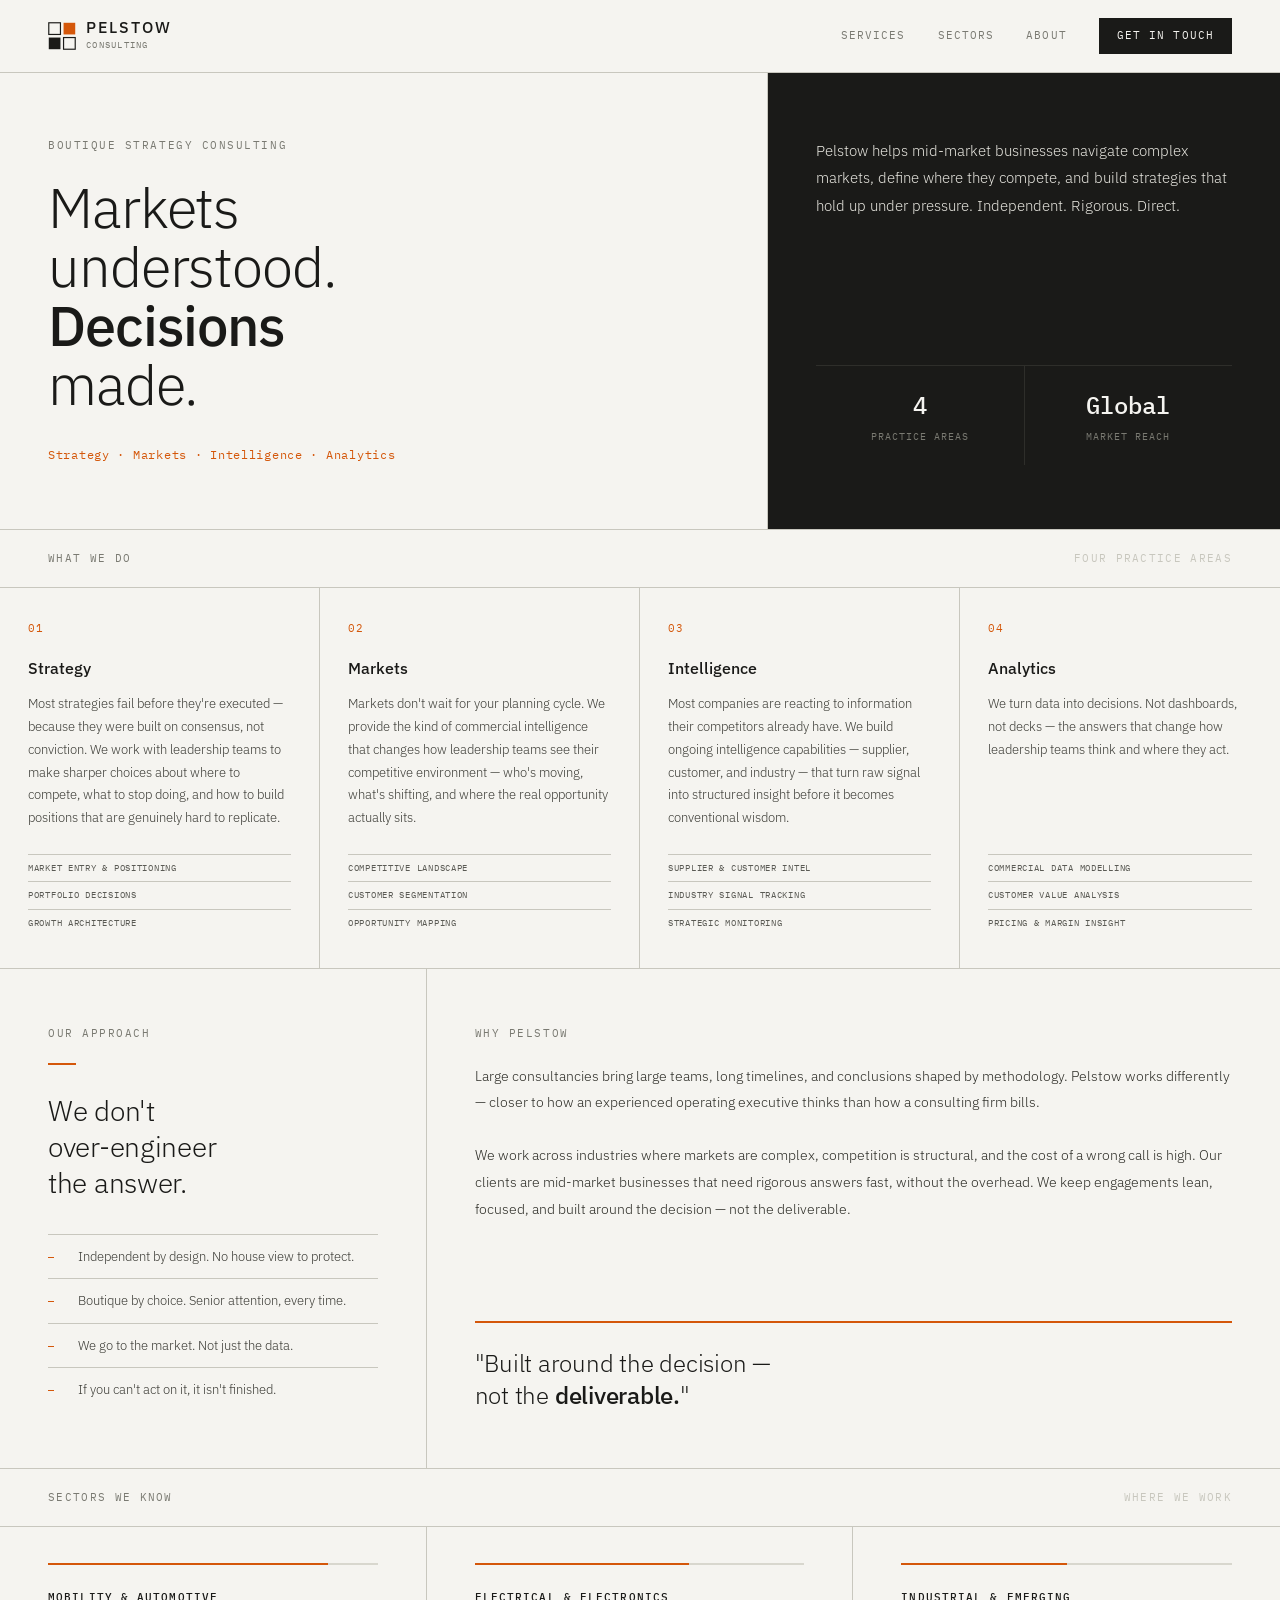
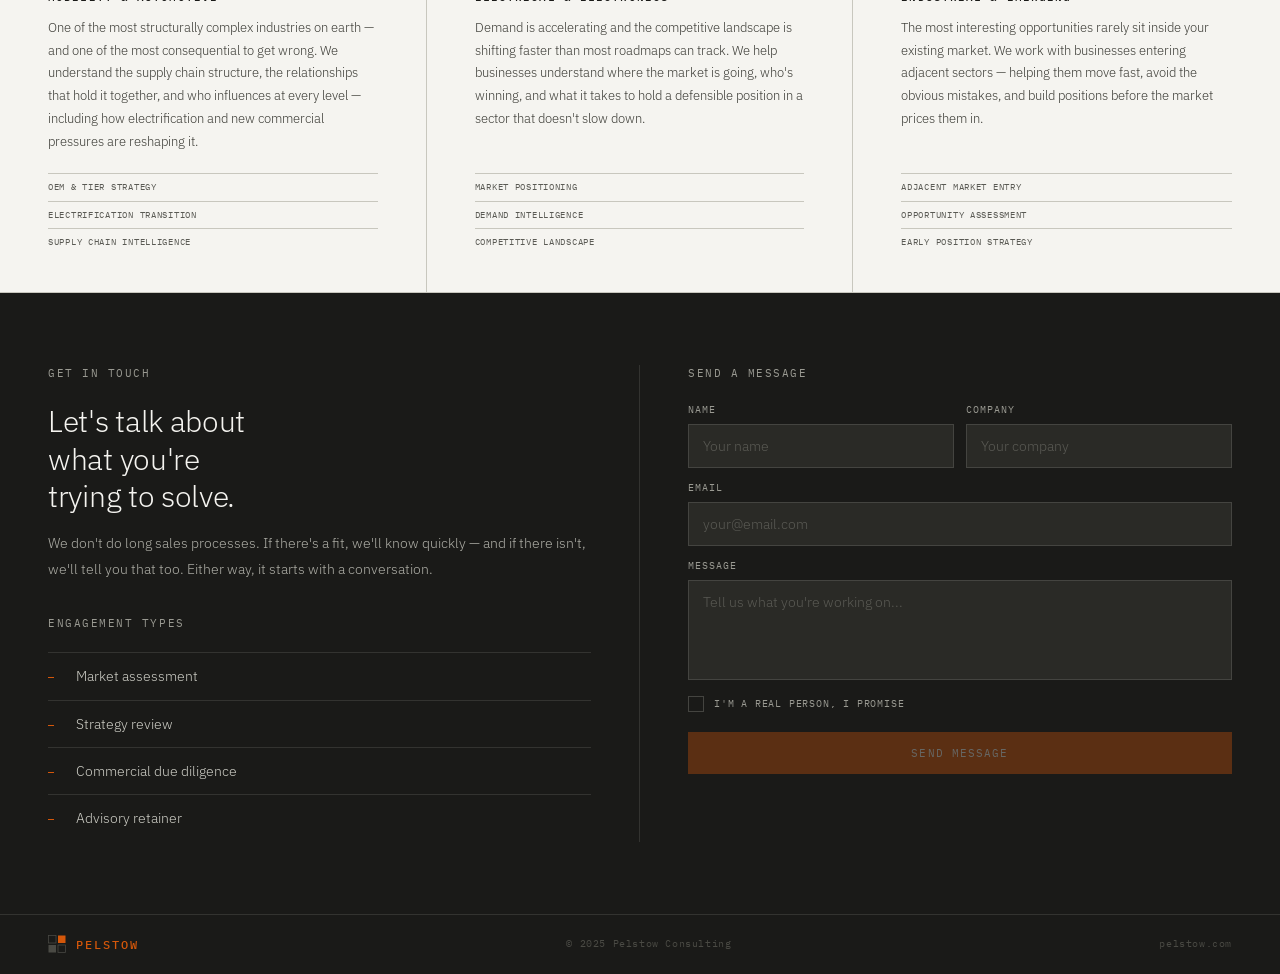
==== commit 775a3d95: "Center align hero stats" ====
--- a/index.html
+++ b/index.html
@@ -70,7 +70,7 @@
   .hero-tagline { font-family: var(--mono); font-size: 12px; letter-spacing: 0.06em; color: var(--braun); margin-top: 32px; }
   .hero-body { font-size: 15px; line-height: 1.85; color: #E8E7E0; font-weight: 300; margin-bottom: 32px; }
   .stats { display: grid; grid-template-columns: 1fr 1fr; gap: 1px; background: var(--charcoal); border-top: 1px solid var(--charcoal); }
-  .stat { background: var(--obsidian); padding: 20px; }
+  .stat { background: var(--obsidian); padding: 20px; text-align: center; }
   .stat-n { font-family: var(--mono); font-size: 24px; font-weight: 500; color: var(--chalk); }
   .stat-l { font-family: var(--mono); font-size: 10px; letter-spacing: 0.1em; text-transform: uppercase; color: var(--slate); margin-top: 4px; }
 
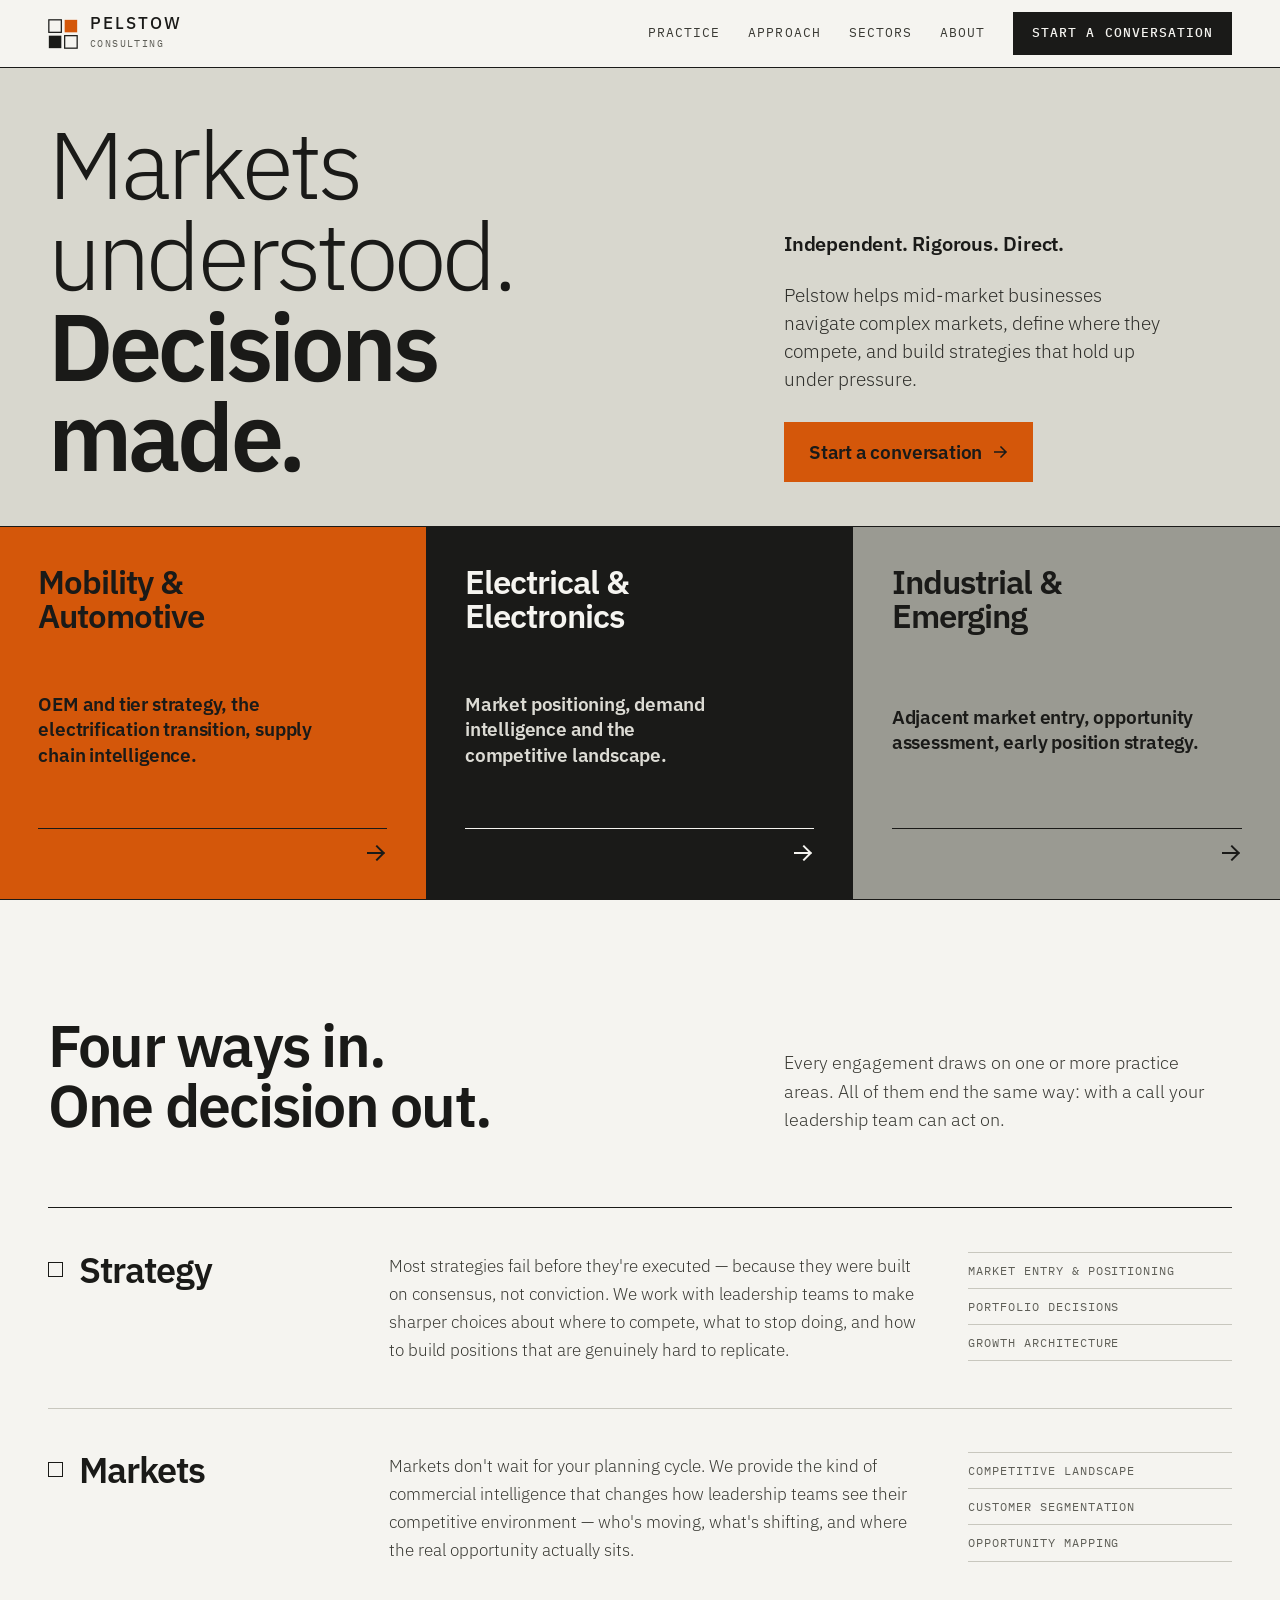
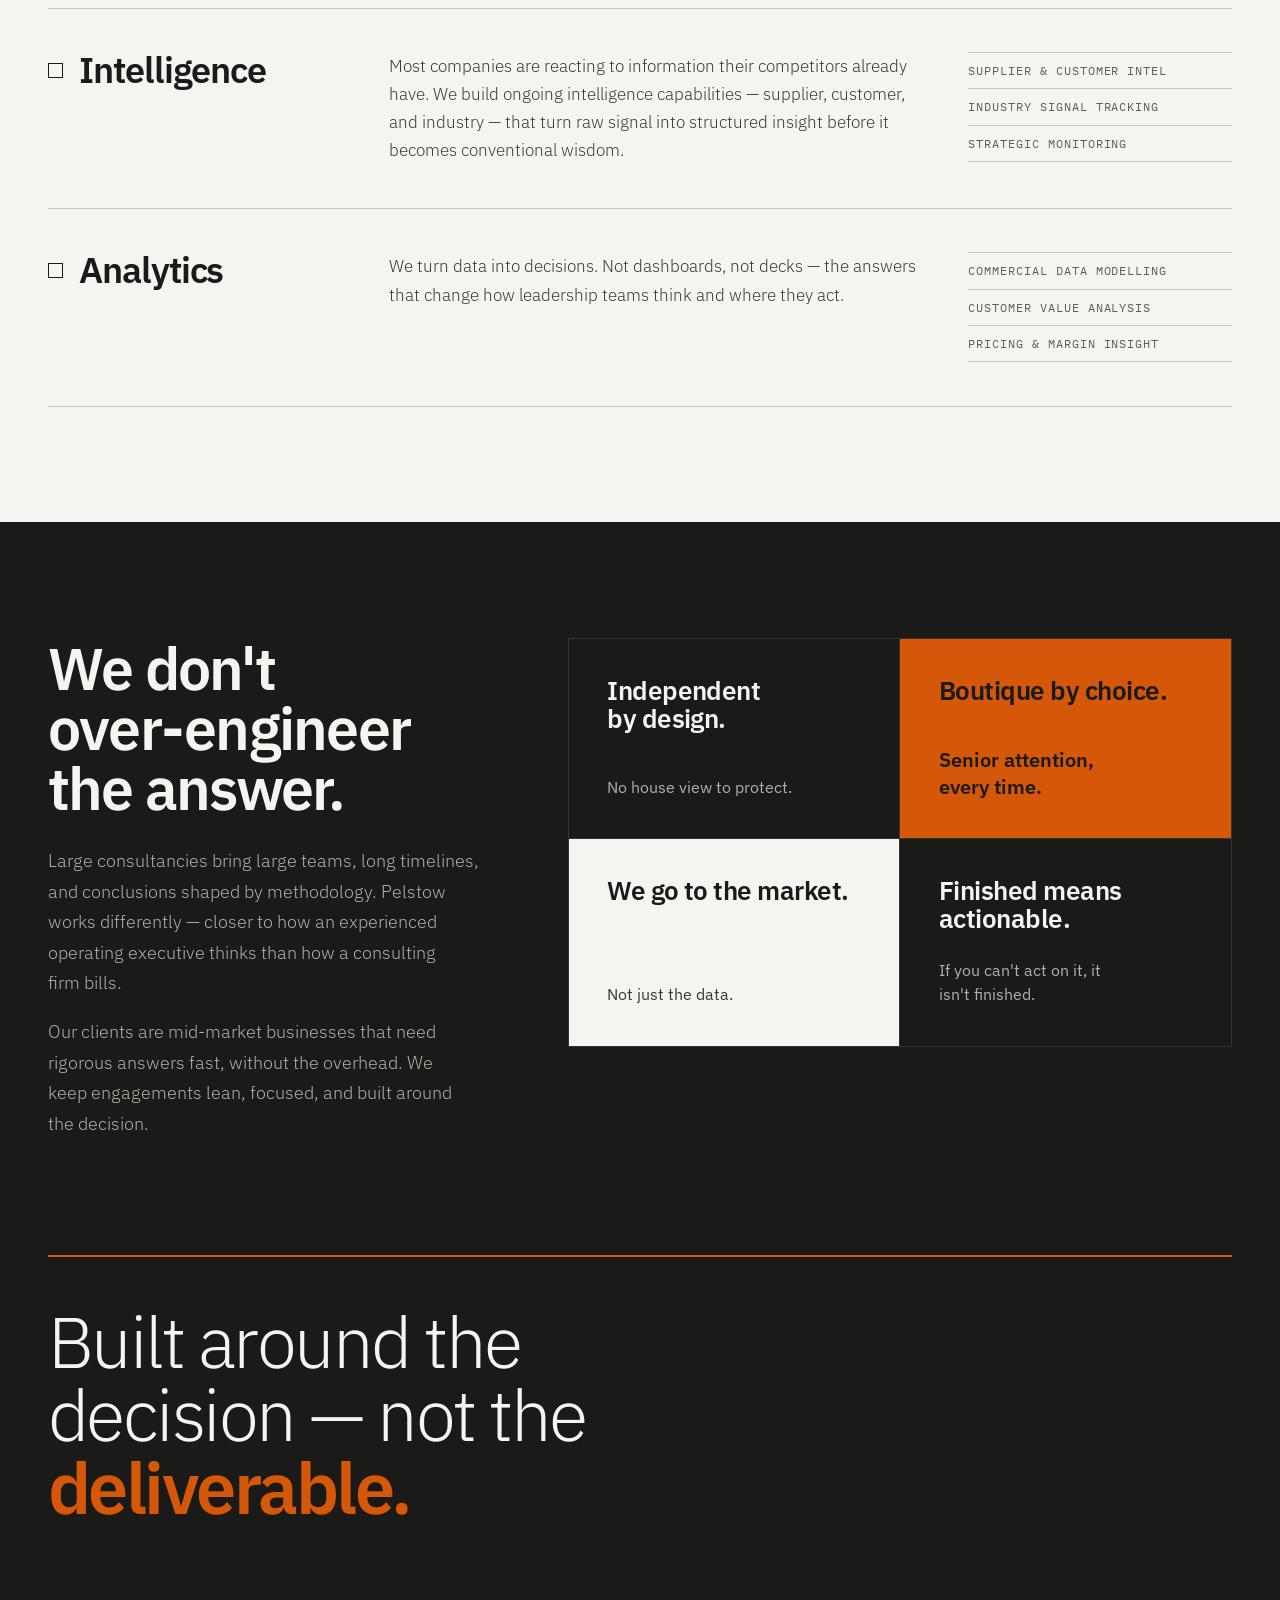
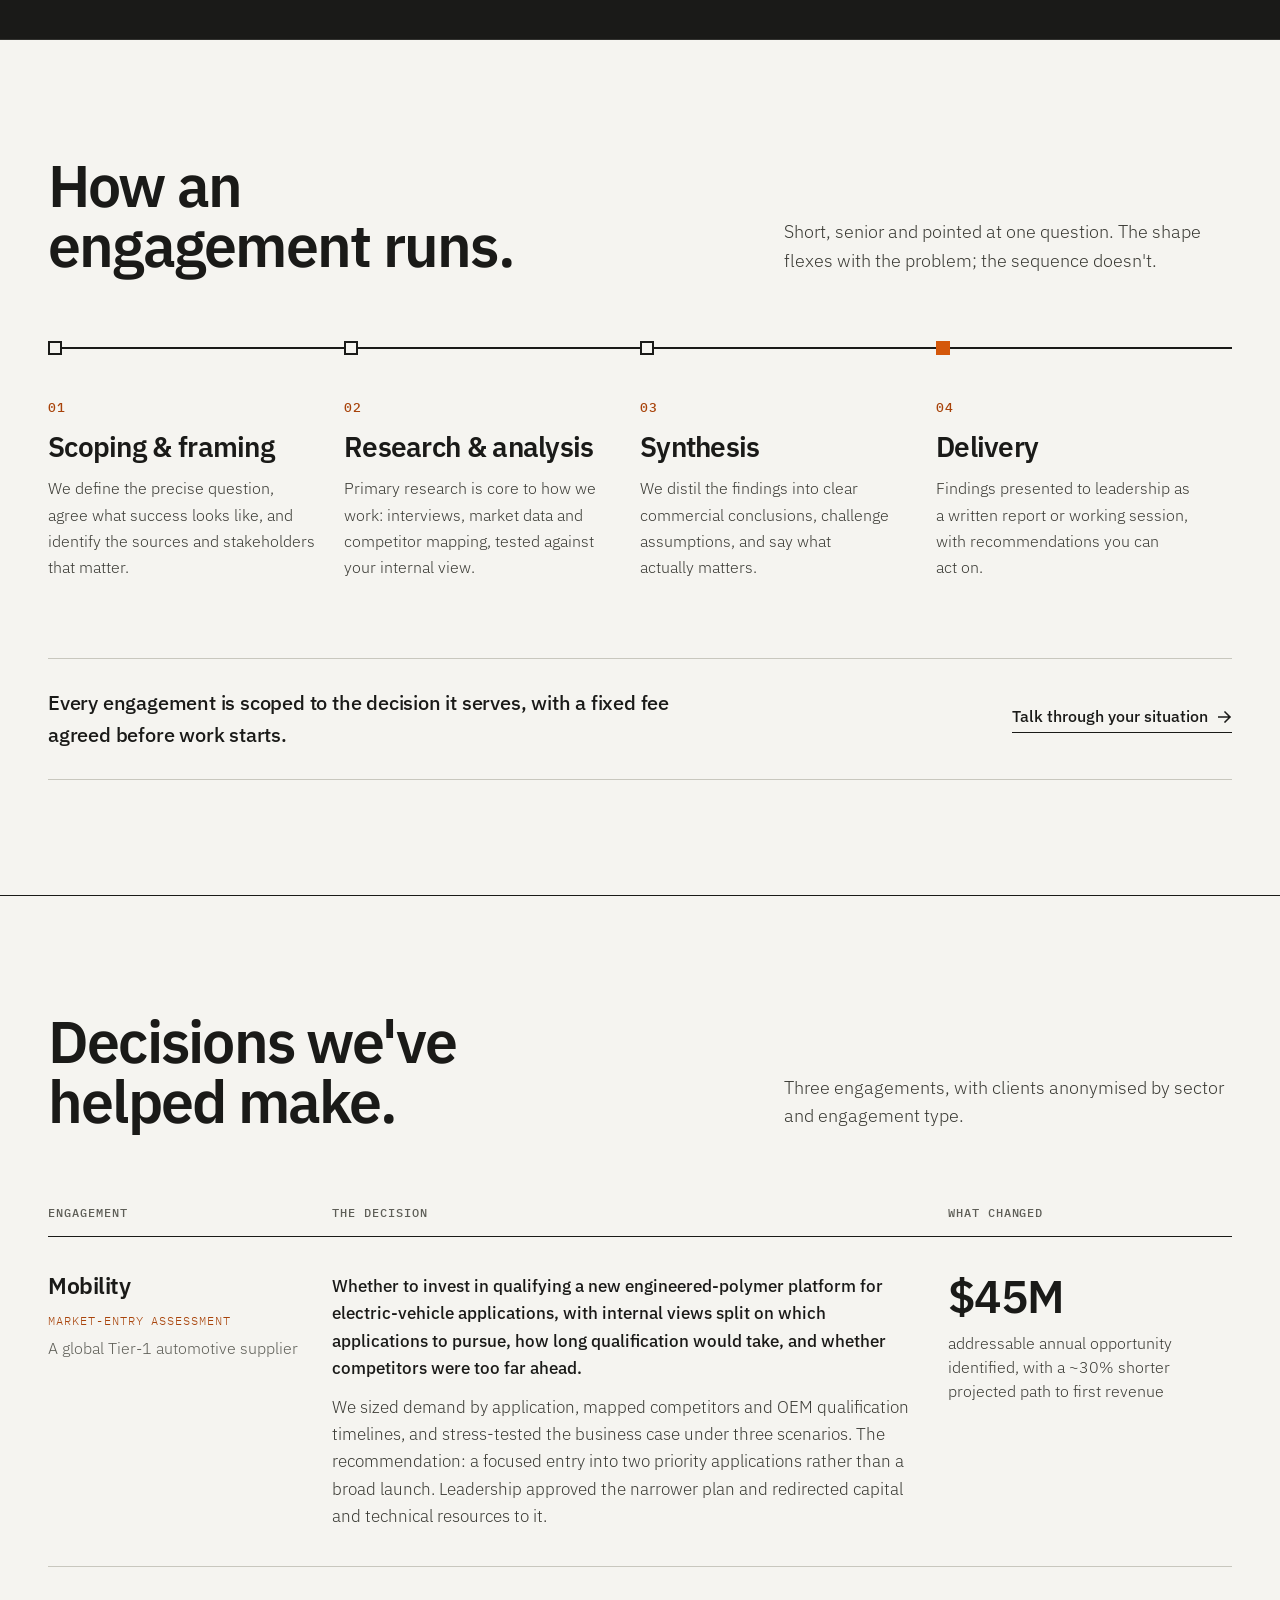
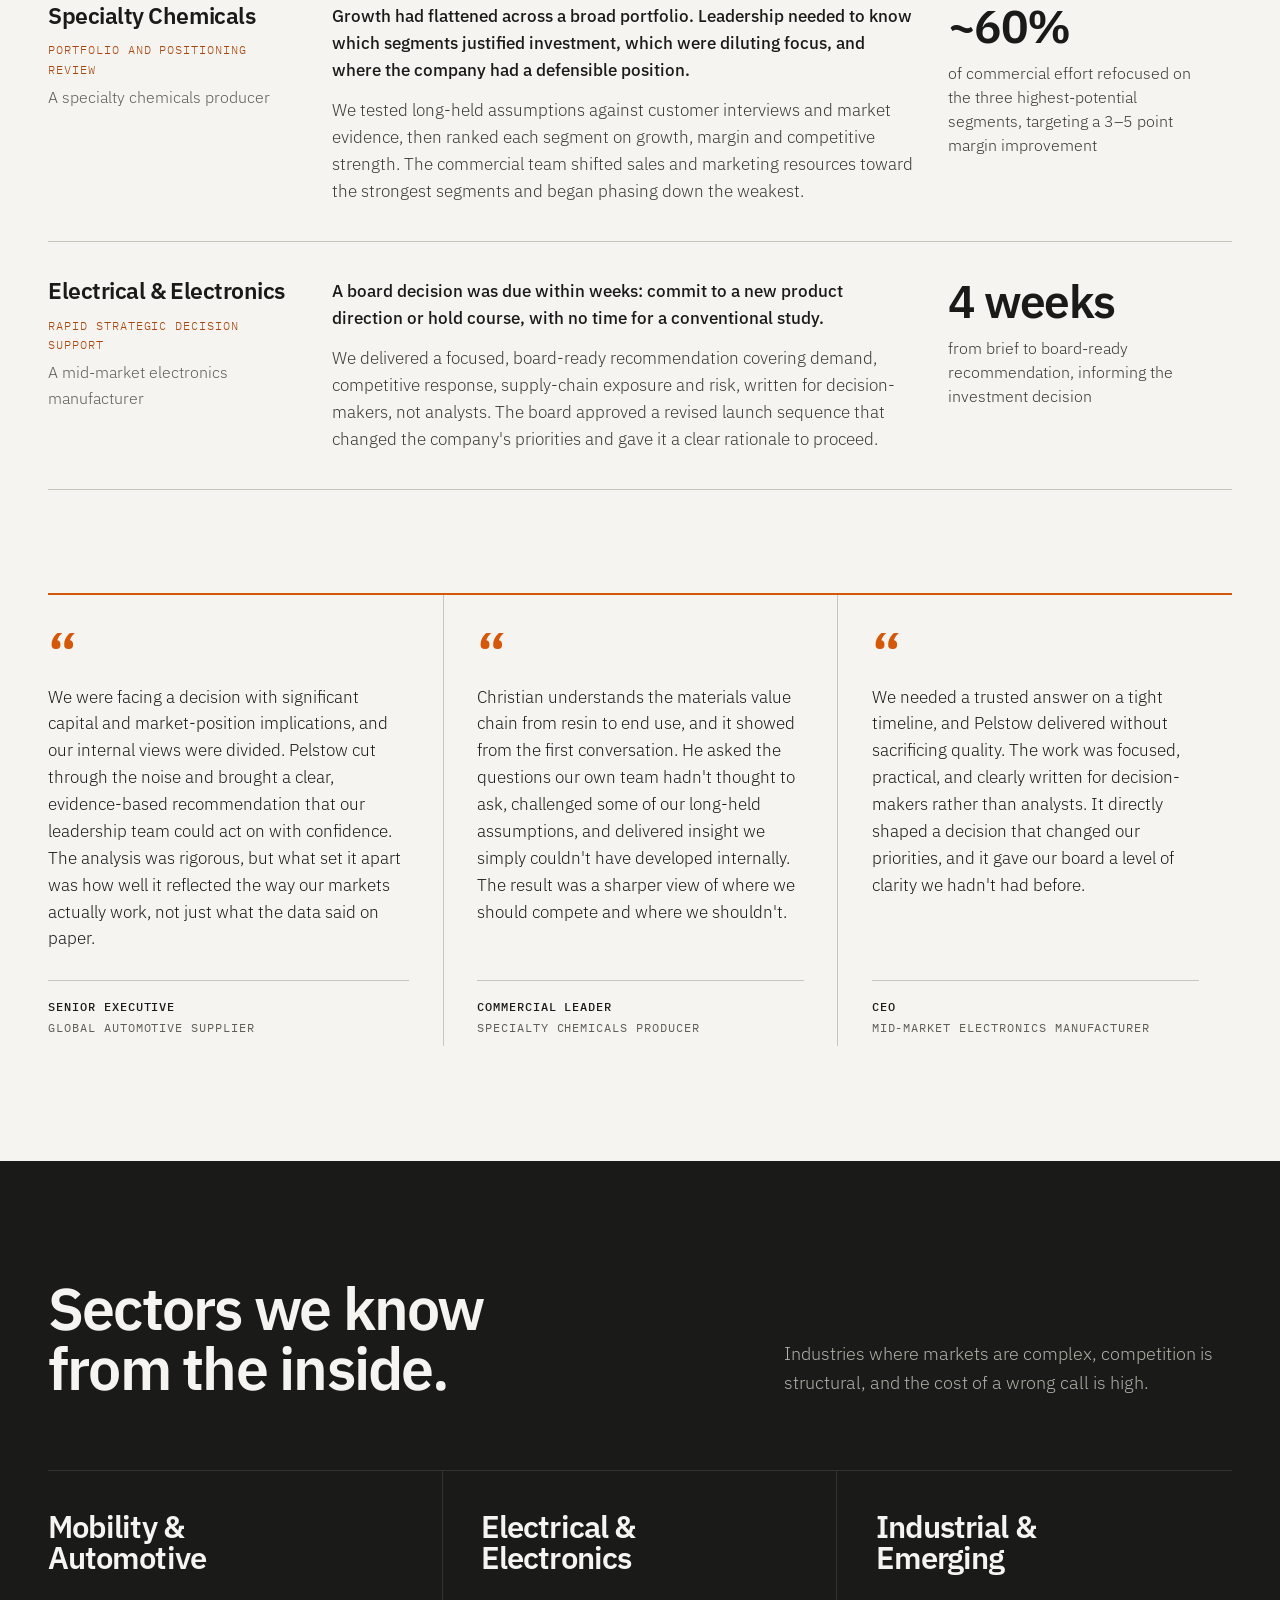
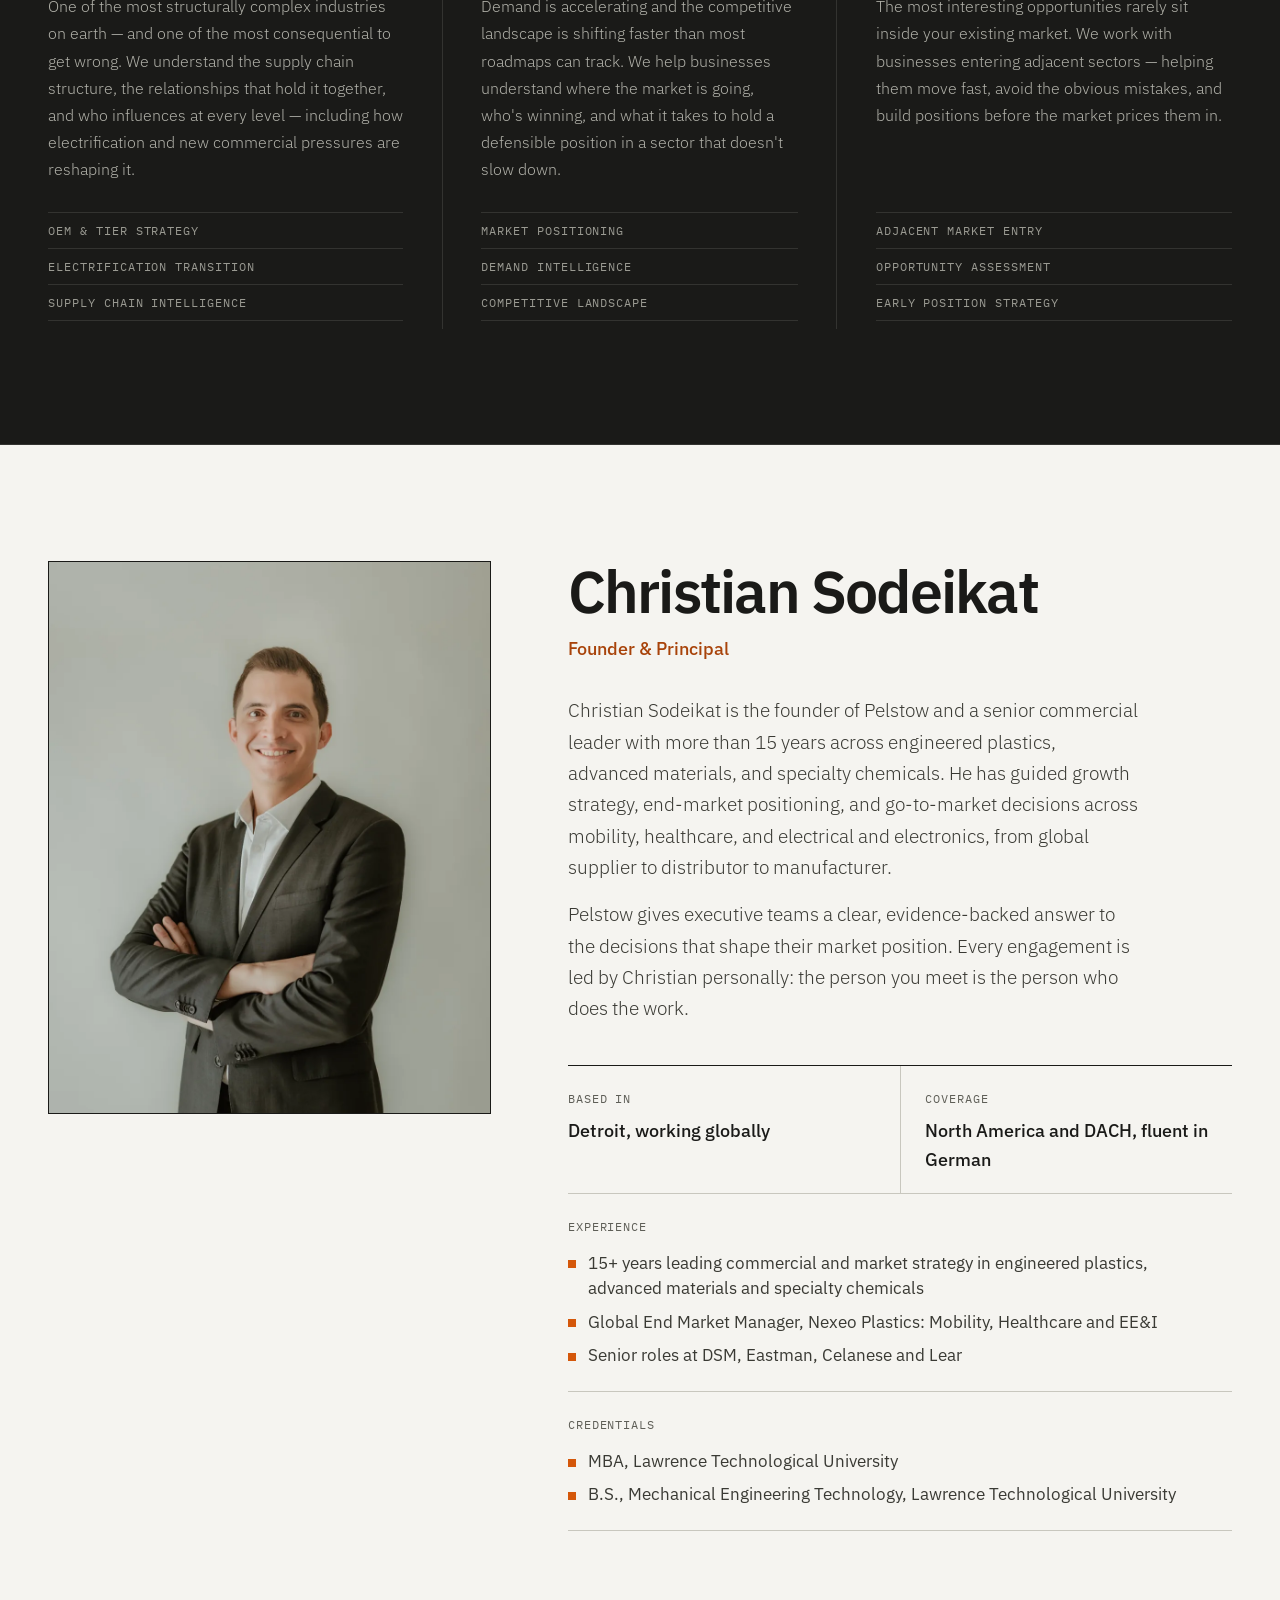
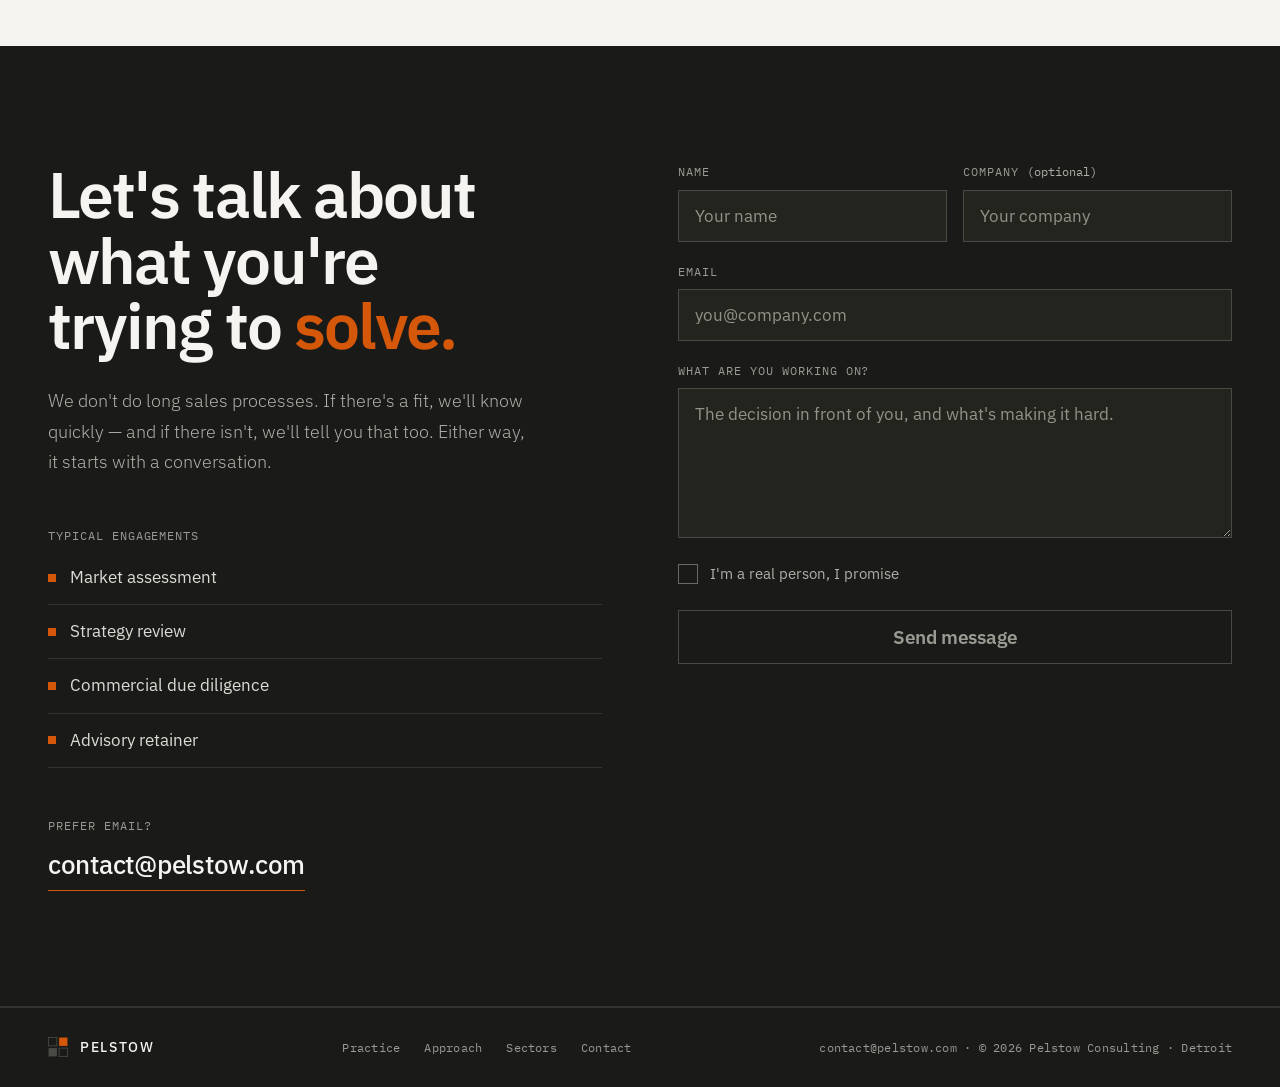
==== commit 80dc016b: "Refresh site: new hero, proof, founder block, contact email - Grey-ground hero on three sector colum" ====
--- a/index.html
+++ b/index.html
@@ -5,18 +5,37 @@
 <meta name="viewport" content="width=device-width, initial-scale=1.0">
 <title>Pelstow — Strategy. Markets. Intelligence. Analytics.</title>
 <meta name="description" content="Pelstow is a boutique strategy consultancy helping mid-market businesses navigate complex markets, define where they compete, and build strategies that hold up under pressure.">
+<meta name="theme-color" content="#1A1A18">
+<link rel="canonical" href="https://pelstow.com/">
+<meta property="og:type" content="website">
+<meta property="og:site_name" content="Pelstow">
+<meta property="og:url" content="https://pelstow.com/">
+<meta property="og:title" content="Pelstow — Markets understood. Decisions made.">
+<meta property="og:description" content="Boutique strategy consultancy for mid-market businesses in mobility, electronics and industrial markets. Independent. Rigorous. Direct.">
+<meta property="og:image" content="https://pelstow.com/og-image.png">
+<meta property="og:image:width" content="1200">
+<meta property="og:image:height" content="630">
+<meta property="og:image:alt" content="Pelstow: Markets understood. Decisions made.">
+<meta name="twitter:card" content="summary_large_image">
+<meta name="twitter:title" content="Pelstow — Markets understood. Decisions made.">
+<meta name="twitter:description" content="Boutique strategy consultancy for mid-market businesses. Independent. Rigorous. Direct.">
+<meta name="twitter:image" content="https://pelstow.com/og-image.png">
+<link rel="icon" type="image/svg+xml" href="data:image/svg+xml,<svg xmlns='http://www.w3.org/2000/svg' viewBox='0 0 36 36'><rect width='36' height='36' fill='%23F5F4F0'/><rect x='1' y='1' width='15' height='15' stroke='%231A1A18' stroke-width='2' fill='none'/><rect x='20' y='1' width='15' height='15' fill='%23D4570A'/><rect x='1' y='20' width='15' height='15' fill='%231A1A18'/><rect x='20' y='20' width='15' height='15' stroke='%231A1A18' stroke-width='2' fill='none'/></svg>">
 <link rel="preconnect" href="https://fonts.googleapis.com">
 <link rel="preconnect" href="https://fonts.gstatic.com" crossorigin>
-<link href="https://fonts.googleapis.com/css2?family=IBM+Plex+Mono:wght@400;500&family=IBM+Plex+Sans:wght@300;400;500&display=swap" rel="stylesheet">
+<link href="https://fonts.googleapis.com/css2?family=IBM+Plex+Mono:wght@400;500&family=IBM+Plex+Sans:wght@300;400;500;600&display=swap" rel="stylesheet">
+<script>if(!navigator.webdriver)document.documentElement.classList.add('motion');</script>
 <style>
   *, *::before, *::after { box-sizing: border-box; margin: 0; padding: 0; }
-  html { scroll-behavior: smooth; }
+  html { scroll-behavior: smooth; scroll-padding-top: 72px; -webkit-text-size-adjust: 100%; }
 
   :root {
     --obsidian: #1A1A18;
     --chalk:    #F5F4F0;
     --braun:    #D4570A;
+    --braun-ink:  #A8430A;   /* small orange text on chalk (AA) */
     --slate:    #7A7A72;
+    --slate-ink:#5E5E57;     /* small secondary text on chalk (AA) */
     --charcoal: #2E2E2A;
     --rule:     #C8C7BE;
     --rule-dk:  #333330;
@@ -24,180 +43,302 @@
     --muted-dk: #B0B0A8;
     --ghost:    #9A9A92;
     --light:    #D8D7CE;
-    --sans:     'IBM Plex Sans', sans-serif;
-    --mono:     'IBM Plex Mono', monospace;
+    --field-dk: #24241F;
+    --braun-lt: #E46A26;     /* small orange text on obsidian (AA) */
+    --sans:     'IBM Plex Sans', system-ui, sans-serif;
+    --mono:     'IBM Plex Mono', ui-monospace, monospace;
+    --gut:      clamp(20px, 4vw, 48px);
+    --sec-y:    clamp(64px, 9vw, 128px);
+    --ease:     cubic-bezier(0.16, 1, 0.3, 1);
   }
 
   body {
     font-family: var(--sans);
     background: var(--chalk);
     color: var(--obsidian);
-    font-size: 15px;
+    font-size: 17px;
     line-height: 1.6;
+    font-weight: 400;
     -webkit-font-smoothing: antialiased;
-  }
-
-  .mono { font-family: var(--mono); }
+    text-rendering: optimizeLegibility;
+  }
+  ::selection { background: #F0B48C; color: var(--obsidian); }
+  input, textarea { caret-color: var(--braun); }
+  html { scrollbar-color: var(--slate) var(--chalk); }
+  a { color: inherit; }
+  h1, h2, h3 { font-weight: 600; letter-spacing: -0.03em; line-height: 1.02; text-wrap: balance; }
+  p { text-wrap: pretty; }
+  :focus-visible { outline: 2px solid var(--braun); outline-offset: 3px; }
+
+  .skip { position: absolute; left: -9999px; top: 12px; z-index: 300; background: var(--obsidian); color: var(--chalk); padding: 10px 16px; font-family: var(--mono); font-size: 13px; text-decoration: none; }
+  .skip:focus { left: 12px; }
+
+  .tag { font-family: var(--mono); font-size: 12px; letter-spacing: 0.08em; text-transform: uppercase; }
+  .arr { width: 14px; height: 12px; flex: none; fill: none; stroke: currentColor; stroke-width: 1.5; stroke-linecap: square; transition: transform .3s var(--ease); }
+
+  /* ── Buttons ── */
+  .btn { display: inline-flex; align-items: center; gap: 12px; font-family: var(--sans); font-size: 19px; font-weight: 600; letter-spacing: -0.01em; text-decoration: none; padding: 14px 24px; border: 1px solid var(--braun); background: var(--braun); color: var(--obsidian); cursor: pointer; transition: background .2s, color .2s, border-color .2s; }
+  .btn:hover { background: var(--chalk); color: var(--obsidian); border-color: var(--chalk); }
+  .btn:hover .arr, .link:hover .arr { transform: translateX(4px); }
+  .link { display: inline-flex; align-items: center; gap: 10px; font-weight: 500; text-decoration: none; border-bottom: 1px solid currentColor; padding-bottom: 3px; }
 
   /* ── Nav ── */
-  nav {
-    display: flex;
-    justify-content: space-between;
-    align-items: center;
-    padding: 18px 48px;
-    border-bottom: 1px solid var(--rule);
-    position: sticky;
-    top: 0;
-    background: var(--chalk);
-    z-index: 100;
-  }
-  .logo-lockup { display: flex; align-items: center; gap: 10px; text-decoration: none; }
-  .logo-word   { font-family: var(--sans); font-size: 16px; font-weight: 500; letter-spacing: 0.12em; color: var(--obsidian); text-transform: uppercase; line-height: 1; }
-  .logo-sub    { font-family: var(--mono); font-size: 9px; letter-spacing: 0.14em; color: var(--slate); margin-top: 3px; text-transform: uppercase; }
-  .nav-links   { display: flex; gap: 32px; align-items: center; }
-  .nav-link    { font-family: var(--mono); font-size: 11px; letter-spacing: 0.1em; text-transform: uppercase; color: var(--slate); text-decoration: none; transition: color 0.15s; }
-  .nav-link:hover { color: var(--obsidian); }
-  .nav-cta     { font-family: var(--mono); font-size: 11px; letter-spacing: 0.1em; text-transform: uppercase; color: var(--chalk); background: var(--obsidian); padding: 9px 18px; text-decoration: none; transition: background 0.15s; }
-  .nav-cta:hover { background: var(--braun); }
-
-  /* ── Hero ── */
-  .hero { display: grid; grid-template-columns: 3fr 2fr; border-bottom: 1px solid var(--rule); min-height: 420px; }
-  .hero-l { padding: 64px 48px; border-right: 1px solid var(--rule); display: flex; flex-direction: column; justify-content: space-between; }
-  .hero-r { padding: 64px 48px; background: var(--obsidian); display: flex; flex-direction: column; justify-content: space-between; }
-  .eyebrow { font-family: var(--mono); font-size: 11px; letter-spacing: 0.14em; text-transform: uppercase; color: var(--slate); margin-bottom: 24px; }
-  .hero-h1 { font-size: 56px; font-weight: 300; line-height: 1.05; letter-spacing: -0.02em; color: var(--obsidian); }
-  .hero-h1 strong { font-weight: 500; }
-  .hero-tagline { font-family: var(--mono); font-size: 12px; letter-spacing: 0.06em; color: var(--braun); margin-top: 32px; }
-  .hero-body { font-size: 15px; line-height: 1.85; color: #E8E7E0; font-weight: 300; margin-bottom: 32px; }
-  .stats { display: grid; grid-template-columns: 1fr 1fr; gap: 1px; background: var(--charcoal); border-top: 1px solid var(--charcoal); }
-  .stat { background: var(--obsidian); padding: 20px; text-align: center; }
-  .stat-n { font-family: var(--mono); font-size: 24px; font-weight: 500; color: var(--chalk); }
-  .stat-l { font-family: var(--mono); font-size: 10px; letter-spacing: 0.1em; text-transform: uppercase; color: var(--slate); margin-top: 4px; }
-
-  /* ── Section header ── */
-  .sec-hd { padding: 20px 48px; border-bottom: 1px solid var(--rule); display: flex; justify-content: space-between; align-items: baseline; }
-  .sec-hl { font-family: var(--mono); font-size: 11px; letter-spacing: 0.12em; text-transform: uppercase; color: var(--slate); }
-
-  /* ── Services ── */
-  .svc-grid { display: grid; grid-template-columns: repeat(4, 1fr); border-bottom: 1px solid var(--rule); }
-  .sc { padding: 32px 28px; border-right: 1px solid var(--rule); display: flex; flex-direction: column; }
-  .sc:last-child { border-right: none; }
-  .sn { font-family: var(--mono); font-size: 11px; color: var(--braun); margin-bottom: 18px; letter-spacing: 0.08em; }
-  .st { font-size: 16px; font-weight: 500; color: var(--obsidian); margin-bottom: 12px; }
-  .sd { font-size: 13px; color: var(--muted); line-height: 1.75; font-weight: 300; flex: 1; }
-  .tags { margin-top: 24px; display: flex; flex-direction: column; }
-  .tag { font-family: var(--mono); font-size: 9px; letter-spacing: 0.08em; text-transform: uppercase; color: #5A5A54; padding: 6px 0; border-top: 0.5px solid var(--rule); }
-
-  /* ── Positioning ── */
-  .pos { display: grid; grid-template-columns: 1fr 2fr; border-bottom: 1px solid var(--rule); }
-  .pos-l { padding: 56px 48px; border-right: 1px solid var(--rule); }
-  .pos-r { padding: 56px 48px; display: flex; flex-direction: column; justify-content: space-between; }
-  .pos-bar { width: 28px; height: 2px; background: var(--braun); margin-bottom: 28px; }
-  .pos-h { font-size: 28px; font-weight: 300; line-height: 1.3; color: var(--obsidian); letter-spacing: -0.01em; margin-bottom: 24px; }
-  .pos-body { font-size: 14px; line-height: 1.9; color: #2A2A24; font-weight: 300; }
-  .pts { margin-top: 32px; }
-  .pt { display: flex; gap: 14px; padding: 12px 0; border-top: 0.5px solid var(--rule); align-items: baseline; }
-  .ptn { font-family: var(--mono); font-size: 10px; color: var(--braun); min-width: 16px; }
-  .ptx { font-size: 13px; color: var(--muted); font-weight: 300; line-height: 1.5; }
-  .pullquote { border-top: 2px solid var(--braun); padding-top: 24px; margin-top: 40px; }
-  .pq-text { font-size: 24px; font-weight: 300; line-height: 1.35; color: var(--obsidian); letter-spacing: -0.01em; }
-  .pq-text em { font-style: normal; font-weight: 500; }
-  .plbl { font-family: var(--mono); font-size: 11px; letter-spacing: 0.14em; text-transform: uppercase; color: var(--slate); margin-bottom: 20px; }
+  .nav { position: sticky; top: 0; z-index: 100; display: flex; justify-content: space-between; align-items: center; height: 68px; padding: 0 var(--gut); background: var(--chalk); border-bottom: 1px solid var(--obsidian); }
+  .logo-lockup { display: flex; align-items: center; gap: 12px; text-decoration: none; }
+  .logo-word { font-size: 17px; font-weight: 500; letter-spacing: 0.12em; line-height: 1; }
+  .logo-sub  { font-family: var(--mono); font-size: 10px; letter-spacing: 0.14em; color: var(--slate-ink); margin-top: 4px; text-transform: uppercase; }
+  .nav-links { display: flex; gap: 28px; align-items: center; }
+  .nav-link { font-family: var(--mono); font-size: 13px; letter-spacing: 0.08em; text-transform: uppercase; font-weight: 400; color: var(--muted); text-decoration: none; padding: 6px 0; border-bottom: 1px solid transparent; transition: border-color .2s, color .2s; }
+  .nav-link:hover { color: var(--obsidian); border-color: var(--braun); }
+  .nav-cta { font-family: var(--mono); font-size: 13px; letter-spacing: 0.08em; text-transform: uppercase; font-weight: 500; color: var(--chalk); background: var(--obsidian); border: 1px solid var(--obsidian); padding: 10px 18px; text-decoration: none; transition: background .2s, color .2s; }
+  .cta-short { display: none; }
+  .nav-cta:hover { background: var(--chalk); color: var(--obsidian); }
+
+  /* ── Hero: statement band on sector columns ── */
+  .hero { display: grid; grid-template-rows: auto 1fr; min-height: calc(100svh - 68px); border-bottom: 1px solid var(--obsidian); }
+  .h-band { background: var(--light); display: grid; grid-template-columns: 3fr 2fr; gap: 32px clamp(32px, 5vw, 80px); align-items: end; padding: clamp(36px, 4vw, 56px) var(--gut) clamp(32px, 3.4vw, 48px); border-bottom: 1px solid var(--obsidian); }
+  .hero-h1 { font-size: clamp(3.1rem, min(7.4vw, 10.5svh), 6rem); font-weight: 600; letter-spacing: -0.04em; line-height: 0.96; max-width: 9.5ch; }
+  .hero-h1 span { display: block; }
+  .hero-h1 .lt { font-weight: 300; }
+  .h-side { display: flex; flex-direction: column; gap: 22px; align-items: flex-start; max-width: 40ch; }
+  .h-motto { font-size: 20px; font-weight: 600; letter-spacing: -0.01em; }
+  .hero-lede { font-size: clamp(1.1rem, 1.45vw, 1.3rem); line-height: 1.5; font-weight: 300; color: var(--charcoal); }
+  .hero-actions { display: flex; gap: 28px; align-items: center; flex-wrap: wrap; margin-top: 6px; }
+  .h-cols { display: grid; grid-template-columns: repeat(3, 1fr); list-style: none; }
+  .h-col { display: flex; }
+  .h-col a { flex: 1; display: flex; flex-direction: column; justify-content: space-between; gap: 28px; padding: clamp(28px, 3vw, 44px) clamp(20px, 3vw, 44px); text-decoration: none; border-right: 1px solid var(--obsidian); min-height: clamp(200px, 30svh, 340px); }
+  .h-col:last-child a { border-right: none; }
+  @media (min-width: 901px) and (max-height: 780px) { .h-col a { min-height: 0; gap: 18px; padding-top: 24px; padding-bottom: 20px; } .h-col h2 { font-size: clamp(1.5rem, 2.2vw, 2rem); } .h-col p { font-size: 19px; } }
+  .h-col:nth-child(1) a { background: var(--braun); color: var(--obsidian); }
+  .h-col:nth-child(2) a { background: var(--obsidian); color: var(--chalk); }
+  .h-col:nth-child(3) a { background: var(--ghost); color: var(--obsidian); }
+  .h-col h2 { font-size: clamp(1.7rem, 2.6vw, 2.4rem); letter-spacing: -0.03em; line-height: 1.02; max-width: 11ch; }
+  .h-col p { font-size: 19px; font-weight: 600; line-height: 1.35; letter-spacing: -0.01em; max-width: 30ch; }
+  .h-col:nth-child(2) p { color: #DCDBD4; }
+  .h-more { display: flex; justify-content: flex-end; align-items: center; padding-top: 16px; border-top: 1px solid currentColor; }
+  .h-more .arr { width: 20px; height: 16px; }
+  .h-col a:hover .arr, .h-col a:focus-visible .arr { transform: translateX(6px); }
+  .h-col:nth-child(1) a:hover { background: #DE6318; }
+  .h-col:nth-child(2) a:hover { background: #242422; }
+  .h-col:nth-child(3) a:hover { background: #A6A69E; }
+  .h-col a:focus-visible { outline: 2px solid var(--obsidian); outline-offset: -6px; }
+  .h-col:nth-child(2) a:focus-visible { outline-color: var(--braun); }
+
+  @media (prefers-reduced-motion: no-preference) {
+    .motion .h-col a { animation: rise 0.9s var(--ease) both; }
+    .motion .h-col:nth-child(1) a { animation-delay: .1s; }
+    .motion .h-col:nth-child(2) a { animation-delay: .22s; }
+    .motion .h-col:nth-child(3) a { animation-delay: .34s; }
+    @keyframes rise { from { clip-path: inset(100% 0 0 0); } to { clip-path: inset(0 0 0 0); } }
+  }
+
+  /* ── Section scaffolding ── */
+  .sec { padding: var(--sec-y) var(--gut); border-bottom: 1px solid var(--obsidian); }
+  .sec-head { display: grid; grid-template-columns: 3fr 2fr; gap: 32px clamp(32px, 5vw, 80px); align-items: end; margin-bottom: clamp(40px, 6vw, 72px); }
+  .h2 { font-size: clamp(2.2rem, 4.6vw, 4rem); max-width: 16ch; }
+  .sec-intro { font-size: 18px; font-weight: 300; line-height: 1.6; color: var(--muted); max-width: 46ch; }
+  .dark { background: var(--obsidian); color: var(--chalk); border-bottom-color: var(--rule-dk); }
+  .dark .sec-intro { color: var(--muted-dk); }
+
+  /* ── Practice areas: ruled rows ── */
+  .rows { list-style: none; border-top: 1px solid var(--obsidian); }
+  .row { display: grid; grid-template-columns: minmax(200px, 1.1fr) 2fr minmax(220px, 1fr); gap: 24px clamp(24px, 4vw, 64px); padding: clamp(28px, 3.4vw, 44px) 0; border-bottom: 1px solid var(--rule); position: relative; }
+  .row-name { display: flex; align-items: center; gap: 16px; font-size: clamp(1.7rem, 2.8vw, 2.5rem); font-weight: 600; letter-spacing: -0.03em; line-height: 1; align-self: start; }
+  .row-name::before { content: ""; width: 0.42em; height: 0.42em; flex: none; border: 1.5px solid var(--obsidian); background: transparent; transition: background .25s var(--ease), border-color .25s var(--ease); }
+  .row:hover .row-name::before, .row:focus-within .row-name::before { background: var(--braun); border-color: var(--braun); }
+  .row-desc { font-size: 17px; font-weight: 300; line-height: 1.65; color: var(--muted); max-width: 58ch; }
+  .row-tags { list-style: none; display: flex; flex-direction: column; }
+  .row-tags li { padding: 8px 0; border-top: 1px solid var(--rule); color: var(--slate-ink); }
+  .row-tags li:last-child { border-bottom: 1px solid var(--rule); }
+
+  /* ── Approach: four cells ── */
+  .appr { display: grid; grid-template-columns: 2fr 3fr; gap: clamp(40px, 6vw, 96px); }
+  .appr-body { font-size: 18px; font-weight: 300; line-height: 1.7; color: var(--muted-dk); max-width: 48ch; margin-top: 28px; }
+  .appr-body + .appr-body { margin-top: 18px; }
+  .quad { display: grid; grid-template-columns: 1fr 1fr; border-top: 1px solid var(--rule-dk); border-left: 1px solid var(--rule-dk); align-self: start; }
+  .q { padding: clamp(24px, 3vw, 40px); border-right: 1px solid var(--rule-dk); border-bottom: 1px solid var(--rule-dk); min-height: 200px; display: flex; flex-direction: column; justify-content: space-between; gap: 24px; }
+  .q:nth-child(2) { background: var(--braun); color: var(--obsidian); }
+  .q:nth-child(3) { background: var(--chalk); color: var(--obsidian); }
+  .q-h { font-size: clamp(1.35rem, 2vw, 1.75rem); font-weight: 600; letter-spacing: -0.02em; line-height: 1.1; }
+  .q-p { font-size: 16px; font-weight: 400; line-height: 1.55; color: var(--muted-dk); }
+  .q:nth-child(2) .q-p { color: var(--obsidian); font-weight: 600; font-size: 20px; line-height: 1.35; }
+  .q:nth-child(3) .q-p { color: var(--muted); }
+  .pull { margin-top: clamp(64px, 9vw, 120px); padding-top: clamp(32px, 4vw, 48px); border-top: 2px solid var(--braun); }
+  .pull blockquote { font-size: clamp(2.2rem, 5.6vw, 5rem); font-weight: 300; letter-spacing: -0.035em; line-height: 1.02; max-width: 18ch; }
+  .pull blockquote b { font-weight: 600; color: var(--braun); }
+
+  /* ── Process: four steps on a rule ── */
+  .steps { list-style: none; display: grid; grid-template-columns: repeat(4, 1fr); }
+  .step { position: relative; padding: 44px clamp(16px, 2vw, 32px) 0 0; border-top: 2px solid var(--obsidian); }
+  .step::before { content: ""; position: absolute; top: -8px; left: 0; width: 14px; height: 14px; background: var(--chalk); border: 2px solid var(--obsidian); }
+  .step:last-child::before { background: var(--braun); border-color: var(--braun); }
+  .step-n { font-family: var(--mono); font-size: 13px; font-weight: 500; color: var(--braun-ink); letter-spacing: 0.06em; }
+  .step-h { font-size: clamp(1.4rem, 2.2vw, 1.9rem); margin: 12px 0 14px; letter-spacing: -0.025em; }
+  .step-p { font-size: 16px; font-weight: 300; line-height: 1.65; color: var(--muted); max-width: 30ch; }
+  .terms { margin-top: clamp(48px, 6vw, 80px); display: flex; justify-content: space-between; align-items: center; gap: 24px 48px; flex-wrap: wrap; padding: 28px 0; border-top: 1px solid var(--rule); border-bottom: 1px solid var(--rule); }
+  .terms p { font-size: 20px; font-weight: 500; letter-spacing: -0.01em; max-width: 52ch; }
+  .terms .link { color: var(--obsidian); font-size: 16px; }
+
+  /* ── Proof (placeholders) ── */
+  .ledger { width: 100%; border-collapse: collapse; table-layout: fixed; }
+  .ledger col.c1 { width: 24%; } .ledger col.c3 { width: 24%; }
+  .ledger thead th { text-align: left; font-family: var(--mono); font-size: 12px; font-weight: 500; letter-spacing: 0.08em; text-transform: uppercase; color: var(--slate-ink); padding: 0 32px 14px 0; border-bottom: 1px solid var(--obsidian); }
+  .ledger td, .ledger tbody th { padding: 36px 32px 36px 0; border-bottom: 1px solid var(--rule); vertical-align: top; text-align: left; font-size: 17px; font-weight: 300; line-height: 1.6; color: var(--muted); }
+  .ledger td p { max-width: 60ch; }
+  .ledger td p + p { margin-top: 12px; }
+  .ledger .l-q { font-weight: 500; color: var(--obsidian); }
+  .l-sector span { display: block; }
+  .l-sec { font-size: clamp(1.3rem, 1.8vw, 1.6rem); font-weight: 600; letter-spacing: -0.02em; line-height: 1.1; color: var(--obsidian); margin-bottom: 12px; }
+  .l-type { font-family: var(--mono); font-size: 12px; letter-spacing: 0.08em; text-transform: uppercase; color: var(--braun-ink); margin-bottom: 6px; }
+  .l-client { font-size: 16px; color: var(--slate-ink); }
+  .ledger .out b { display: block; font-size: clamp(2.2rem, 3.6vw, 3.25rem); font-weight: 600; letter-spacing: -0.035em; line-height: 1; color: var(--obsidian); margin-bottom: 12px; font-variant-numeric: tabular-nums; }
+  .ledger .out span { display: block; font-size: 16px; line-height: 1.5; color: var(--muted); max-width: 26ch; }
+  .quotes { display: grid; grid-template-columns: repeat(3, 1fr); margin-top: clamp(64px, 8vw, 112px); border-top: 2px solid var(--braun); }
+  .quote { padding: 36px clamp(20px, 2.6vw, 40px) 8px 0; display: flex; flex-direction: column; justify-content: space-between; gap: 28px; }
+  .quote + .quote { padding-left: clamp(20px, 2.6vw, 40px); border-left: 1px solid var(--rule); }
+  .quote blockquote { font-size: clamp(1.05rem, 1.25vw, 1.2rem); font-weight: 300; line-height: 1.6; color: var(--obsidian); }
+  .quote blockquote::before { content: "\201C"; display: block; font-size: 3.5rem; font-weight: 600; line-height: 0.8; color: var(--braun); margin-bottom: 8px; }
+  .quote cite { font-style: normal; font-family: var(--mono); font-size: 12px; letter-spacing: 0.08em; text-transform: uppercase; color: var(--slate-ink); line-height: 1.7; display: block; padding-top: 16px; border-top: 1px solid var(--rule); }
+  .quote cite b { color: var(--obsidian); font-weight: 500; }
 
   /* ── Sectors ── */
-  .mkt-grid { display: grid; grid-template-columns: repeat(3, 1fr); border-bottom: 1px solid var(--rule); }
-  .mc { padding: 36px 48px; border-right: 1px solid var(--rule); display: flex; flex-direction: column; }
-  .mc:last-child { border-right: none; }
-  .mbar { width: 100%; height: 2px; background: var(--light); margin-bottom: 24px; }
-  .mfill { height: 2px; background: var(--braun); }
-  .ml { font-family: var(--mono); font-size: 11px; letter-spacing: 0.1em; text-transform: uppercase; color: var(--obsidian); margin-bottom: 10px; font-weight: 500; }
-  .md { font-size: 13px; color: var(--muted); font-weight: 300; line-height: 1.75; flex: 1; }
+  .sectors { display: grid; grid-template-columns: repeat(3, 1fr); border-top: 1px solid var(--rule-dk); }
+  .sector { padding: 40px clamp(20px, 3vw, 44px) 8px; border-right: 1px solid var(--rule-dk); display: flex; flex-direction: column; }
+  .sector:first-child { padding-left: 0; }
+  .sector:last-child { border-right: none; padding-right: 0; }
+  .sector h3 { font-size: clamp(1.6rem, 2.4vw, 2.2rem); max-width: 10ch; margin-bottom: 20px; }
+  .sector p { font-size: 16px; font-weight: 300; line-height: 1.7; color: var(--muted-dk); flex: 1; }
+  .sector .row-tags { margin-top: 28px; }
+  .sector .row-tags li { color: var(--ghost); border-color: var(--rule-dk); }
+
+  /* ── Founder ── */
+  .founder { display: grid; grid-template-columns: minmax(260px, 2fr) 3fr; gap: clamp(40px, 6vw, 96px); align-items: start; }
+  .portrait { aspect-ratio: 4 / 5; border: 1px solid var(--obsidian); background: var(--light); overflow: hidden; }
+  .portrait img { display: block; width: 100%; height: 100%; object-fit: cover; }
+  .f-name { font-size: clamp(2.4rem, 4.6vw, 4rem); }
+  .f-role { font-size: 18px; font-weight: 500; color: var(--braun-ink); margin: 14px 0 32px; }
+  .f-bio { font-size: 19px; font-weight: 300; line-height: 1.65; color: var(--muted); max-width: 52ch; }
+  .f-bio + .f-bio { margin-top: 16px; }
+  .facts { list-style: none; margin-top: 40px; border-top: 1px solid var(--obsidian); display: grid; grid-template-columns: 1fr 1fr; }
+  .facts > li { padding: 18px 24px 18px 0; border-bottom: 1px solid var(--rule); }
+  .facts > li:nth-child(2) { padding-left: 24px; border-left: 1px solid var(--rule); }
+  .fact-k { font-family: var(--mono); font-size: 12px; letter-spacing: 0.08em; text-transform: uppercase; color: var(--slate-ink); }
+  .fact-v { display: block; font-size: 18px; font-weight: 500; margin-top: 6px; }
+  .facts > li.wide { grid-column: 1 / -1; padding-left: 0; border-left: none; }
+  .fact-list { list-style: none; margin-top: 8px; }
+  .fact-list li { position: relative; padding: 4px 0 4px 20px; border: none; font-size: 17px; line-height: 1.5; color: var(--muted); }
+  .fact-list li::before { content: ""; position: absolute; left: 0; top: 0.8em; width: 8px; height: 8px; background: var(--braun); }
 
   /* ── Contact ── */
-  .contact-band { background: var(--obsidian); padding: 72px 48px; display: grid; grid-template-columns: 1fr 1fr; gap: 0; }
-  .ct-l { border-right: 1px solid var(--rule-dk); padding-right: 48px; display: flex; flex-direction: column; justify-content: space-between; }
-  .ct-r { padding-left: 48px; }
-  .clbl { font-family: var(--mono); font-size: 11px; letter-spacing: 0.14em; text-transform: uppercase; color: var(--ghost); margin-bottom: 20px; }
-  .ct-h { font-size: 30px; font-weight: 300; color: var(--chalk); letter-spacing: -0.01em; line-height: 1.25; margin-bottom: 16px; }
-  .ct-body { font-size: 14px; color: var(--muted-dk); line-height: 1.85; font-weight: 300; margin-bottom: 32px; }
-  .clist { display: flex; flex-direction: column; }
-  .cli { display: flex; gap: 12px; padding: 12px 0; border-top: 0.5px solid var(--rule-dk); align-items: baseline; }
-  .clin { font-family: var(--mono); font-size: 10px; color: var(--braun); min-width: 16px; }
-  .clit { font-size: 14px; color: #D0D0C8; font-weight: 300; }
-
-  /* ── Form ── */
-  .form-grid { display: grid; grid-template-columns: 1fr 1fr; gap: 12px; margin-bottom: 12px; }
-  .form-field { display: flex; flex-direction: column; gap: 6px; }
-  .form-field.full { grid-column: 1 / -1; }
-  .form-field label { font-family: var(--mono); font-size: 10px; letter-spacing: 0.1em; text-transform: uppercase; color: var(--ghost); }
-  .form-field input,
-  .form-field textarea {
-    background: #2A2A26;
-    border: 0.5px solid #444440;
-    color: var(--chalk);
-    font-family: var(--sans);
-    font-size: 14px;
-    font-weight: 300;
-    padding: 12px 14px;
-    outline: none;
-    transition: border-color 0.15s;
-    resize: none;
-    border-radius: 0;
-    -webkit-appearance: none;
-    width: 100%;
-  }
-  .form-field input:focus,
-  .form-field textarea:focus { border-color: var(--braun); }
-  .form-field input::placeholder,
-  .form-field textarea::placeholder { color: #5A5A54; }
-  .form-field textarea { min-height: 100px; }
-
-  .human-check { display: flex; align-items: center; gap: 10px; margin: 16px 0; cursor: pointer; }
-  .human-check input[type="checkbox"] { appearance: none; -webkit-appearance: none; width: 16px; height: 16px; border: 0.5px solid #444440; background: transparent; cursor: pointer; flex-shrink: 0; transition: border-color 0.15s, background 0.15s; }
-  .human-check input[type="checkbox"]:checked { background: var(--braun); border-color: var(--braun); background-image: url("data:image/svg+xml,%3Csvg width='10' height='8' viewBox='0 0 10 8' fill='none' xmlns='http://www.w3.org/2000/svg'%3E%3Cpath d='M1 4L3.5 6.5L9 1' stroke='%23F5F4F0' stroke-width='1.5' stroke-linecap='round' stroke-linejoin='round'/%3E%3C/svg%3E"); background-repeat: no-repeat; background-position: center; }
-  .human-check span { font-family: var(--mono); font-size: 10px; letter-spacing: 0.08em; color: var(--ghost); text-transform: uppercase; }
-
-  .form-submit { font-family: var(--mono); font-size: 11px; letter-spacing: 0.1em; text-transform: uppercase; padding: 14px 28px; background: var(--braun); color: var(--chalk); border: none; cursor: pointer; width: 100%; transition: opacity 0.15s; margin-top: 4px; }
-  .form-submit:disabled { opacity: 0.35; cursor: not-allowed; }
-  .form-submit:not(:disabled):hover { opacity: 0.88; }
-
-  .form-success { display: none; text-align: center; padding: 40px 0; }
-  .form-success .fs-icon { width: 32px; height: 32px; background: var(--braun); display: flex; align-items: center; justify-content: center; margin: 0 auto 16px; }
-  .form-success p { font-family: var(--mono); font-size: 11px; letter-spacing: 0.1em; text-transform: uppercase; color: var(--ghost); }
+  .contact { display: grid; grid-template-columns: 1fr 1fr; gap: clamp(40px, 6vw, 96px); }
+  .ct-h { font-size: clamp(2.4rem, 5vw, 4.4rem); max-width: 12ch; }
+  .ct-h em { font-style: normal; color: var(--braun); }
+  .ct-body { font-size: 18px; font-weight: 300; line-height: 1.7; color: var(--muted-dk); max-width: 44ch; margin-top: 28px; }
+  .ct-sub { font-family: var(--mono); font-size: 12px; letter-spacing: 0.08em; text-transform: uppercase; margin: 48px 0 6px; color: var(--ghost); }
+  .ct-mail { display: inline-block; margin-top: 4px; font-size: clamp(1.3rem, 2vw, 1.6rem); font-weight: 500; letter-spacing: -0.01em; color: var(--chalk); text-decoration: none; border-bottom: 1px solid var(--braun); padding-bottom: 4px; transition: color .2s; }
+  .ct-mail:hover { color: var(--braun-lt); }
+  .clist { list-style: none; }
+  .clist li { display: flex; align-items: center; gap: 14px; padding: 13px 0; border-bottom: 1px solid var(--rule-dk); font-size: 17px; color: #DCDBD4; }
+  .clist li::before { content: ""; width: 8px; height: 8px; background: var(--braun); flex: none; }
+
+  .form-grid { display: grid; grid-template-columns: 1fr 1fr; gap: 20px 16px; }
+  .field { display: flex; flex-direction: column; gap: 8px; }
+  .field.full { grid-column: 1 / -1; }
+  .field label { font-family: var(--mono); font-size: 12px; letter-spacing: 0.08em; text-transform: uppercase; color: var(--ghost); }
+  .field label .opt { color: var(--muted-dk); text-transform: none; letter-spacing: 0; }
+  .field input, .field textarea {
+    background: var(--field-dk); border: 1px solid #4A4A44; color: var(--chalk);
+    font-family: var(--sans); font-size: 17px; font-weight: 400; padding: 14px 16px;
+    outline: none; border-radius: 0; -webkit-appearance: none; appearance: none; width: 100%; resize: vertical;
+    transition: border-color .2s, background .2s;
+  }
+  .field input:hover, .field textarea:hover { border-color: #6A6A62; }
+  .field input:focus, .field textarea:focus { border-color: var(--braun); background: #2A2A25; }
+  .field input::placeholder, .field textarea::placeholder { color: #93928A; }
+  .field textarea { min-height: 150px; }
+  .field[data-invalid] input, .field[data-invalid] textarea { border-color: #E8875A; }
+  .f-err { font-size: 14px; color: #F0A27A; }
+  .f-err:empty { display: none; }
+
+  .human { display: flex; align-items: center; gap: 12px; margin: 24px 0; cursor: pointer; font-size: 15px; color: var(--muted-dk); width: fit-content; }
+  .human input { appearance: none; -webkit-appearance: none; width: 20px; height: 20px; border: 1px solid #6A6A62; background: transparent; cursor: pointer; flex: none; border-radius: 0; transition: border-color .2s, background .2s; }
+  .human input:checked { background: var(--braun) url("data:image/svg+xml,%3Csvg width='12' height='10' viewBox='0 0 12 10' fill='none' xmlns='http://www.w3.org/2000/svg'%3E%3Cpath d='M1 5L4.5 8.5L11 1' stroke='%231A1A18' stroke-width='1.8'/%3E%3C/svg%3E") no-repeat center; border-color: var(--braun); }
+  .submit { width: 100%; justify-content: center; }
+  .submit:disabled { background: transparent; border-color: #4A4A44; color: var(--ghost); cursor: not-allowed; }
+  .submit:disabled .arr { display: none; }
+  .form-alert { margin-top: 16px; padding: 14px 16px; border: 1px solid #E8875A; color: #F0A27A; font-size: 15px; }
+  .form-alert a { color: inherit; }
+  .form-alert[hidden], .form-success[hidden], #contact-form-wrap[hidden] { display: none; }
+  .form-success { padding: 56px 0; border-top: 2px solid var(--braun); outline: none; }
+  .form-success h3 { font-size: clamp(1.8rem, 3vw, 2.5rem); margin-bottom: 14px; }
+  .form-success p { font-size: 18px; font-weight: 300; color: var(--muted-dk); max-width: 40ch; }
 
   /* ── Footer ── */
-  footer { padding: 20px 48px; background: var(--obsidian); border-top: 1px solid var(--rule-dk); display: flex; justify-content: space-between; align-items: center; }
-  .ft { font-family: var(--mono); font-size: 10px; color: #4A4A44; letter-spacing: 0.06em; }
-  .ft-logo { font-family: var(--mono); font-size: 12px; font-weight: 500; color: var(--braun); letter-spacing: 0.16em; }
+  footer { padding: 28px var(--gut); background: var(--obsidian); border-top: 1px solid var(--rule-dk); display: flex; justify-content: space-between; align-items: center; gap: 16px; color: var(--ghost); font-family: var(--mono); font-size: 12px; letter-spacing: 0.02em; }
+  .ft-logo { font-family: var(--sans); font-size: 14px; font-weight: 500; color: var(--chalk); letter-spacing: 0.12em; }
+  footer nav { display: flex; gap: 24px; }
+  footer a { text-decoration: none; }
+  footer a:hover { color: var(--chalk); }
 
   /* ── Responsive ── */
+  @media (max-width: 1080px) {
+    .row { grid-template-columns: 1fr 2fr; }
+    .row-tags { grid-column: 2; }
+    .appr { grid-template-columns: 1fr; }
+  }
   @media (max-width: 900px) {
-    nav { padding: 16px 24px; }
     .nav-links .nav-link { display: none; }
-    .hero { grid-template-columns: 1fr; }
-    .hero-l, .hero-r { padding: 48px 24px; }
-    .hero-h1 { font-size: 40px; }
-    .svc-grid { grid-template-columns: 1fr 1fr; }
-    .sc { border-bottom: 1px solid var(--rule); }
-    .pos { grid-template-columns: 1fr; }
-    .pos-l { border-right: none; border-bottom: 1px solid var(--rule); padding: 40px 24px; }
-    .pos-r { padding: 40px 24px; }
-    .mkt-grid { grid-template-columns: 1fr; }
-    .mc { border-right: none; border-bottom: 1px solid var(--rule); padding: 32px 24px; }
-    .contact-band { grid-template-columns: 1fr; padding: 48px 24px; }
-    .ct-l { border-right: none; border-bottom: 1px solid var(--rule-dk); padding-right: 0; padding-bottom: 40px; margin-bottom: 40px; }
-    .ct-r { padding-left: 0; }
-    .sec-hd { padding: 16px 24px; }
+    .hero { min-height: 0; }
+    .h-band { grid-template-columns: 1fr; }
+    .h-cols { grid-template-columns: 1fr; }
+    .h-col a { border-right: none; border-bottom: 1px solid var(--obsidian); min-height: 0; gap: 18px; }
+    .h-col:last-child a { border-bottom: none; }
+    .sec-head { grid-template-columns: 1fr; }
+    .row { grid-template-columns: 1fr; gap: 18px; }
+    .row-tags { grid-column: auto; }
+    .steps { grid-template-columns: 1fr 1fr; row-gap: 56px; }
+    .ledger thead { display: none; }
+    .ledger, .ledger tbody, .ledger tr, .ledger td, .ledger tbody th { display: block; }
+    .ledger colgroup { display: none; }
+    .ledger tr { padding: 24px 0; border-bottom: 1px solid var(--rule); }
+    .ledger td, .ledger tbody th { border: none; padding: 4px 0; }
+    .ledger td.out { margin-top: 12px; }
+    .ledger td[data-label]::before { content: attr(data-label); display: block; font-family: var(--mono); font-size: 12px; letter-spacing: 0.08em; text-transform: uppercase; color: var(--slate-ink); margin: 10px 0 4px; }
+    .quotes { grid-template-columns: 1fr; }
+    .quote { padding-right: 0; }
+    .quote + .quote { padding-left: 0; border-left: none; border-top: 1px solid var(--rule); }
+    .sectors { grid-template-columns: 1fr; }
+    .sector, .sector:first-child, .sector:last-child { padding: 36px 0; border-right: none; border-bottom: 1px solid var(--rule-dk); }
+    .founder { grid-template-columns: 1fr; }
+    .portrait { max-width: 420px; }
+    .contact { grid-template-columns: 1fr; }
+    footer { flex-direction: column; text-align: center; }
+  }
+  @media (max-width: 560px) {
+    body { font-size: 16px; }
+    .logo-sub { display: none; }
+    .nav-cta { padding: 10px 14px; font-size: 13px; }
+    .cta-long { display: none; }
+    .cta-short { display: inline; }
+    .quad { grid-template-columns: 1fr; }
+    .q { min-height: 0; }
+    .steps { grid-template-columns: 1fr; }
+    .facts { grid-template-columns: 1fr; }
+    .facts > li:nth-child(2) { padding-left: 0; border-left: none; }
     .form-grid { grid-template-columns: 1fr; }
-    footer { padding: 16px 24px; flex-direction: column; gap: 12px; text-align: center; }
+  }
+  @media (prefers-reduced-motion: reduce) {
+    html { scroll-behavior: auto; }
+    *, *::before, *::after { transition: none !important; animation: none !important; }
   }
 </style>
 </head>
 <body>
-
-<nav>
-  <a href="#" class="logo-lockup">
-    <svg width="28" height="28" viewBox="0 0 36 36" fill="none" aria-hidden="true">
+<a class="skip" href="#main">Skip to content</a>
+
+<header class="nav">
+  <a href="#top" class="logo-lockup" aria-label="Pelstow, back to top">
+    <svg width="30" height="30" viewBox="0 0 36 36" fill="none" aria-hidden="true">
       <rect x="1" y="1" width="15" height="15" stroke="#1A1A18" stroke-width="1.5"/>
       <rect x="20" y="1" width="15" height="15" fill="#D4570A"/>
       <rect x="1" y="20" width="15" height="15" fill="#1A1A18"/>
@@ -208,139 +349,234 @@
       <div class="logo-sub">Consulting</div>
     </div>
   </a>
-  <div class="nav-links">
-    <a href="#services" class="nav-link">Services</a>
+  <nav class="nav-links" aria-label="Primary">
+    <a href="#services" class="nav-link">Practice</a>
+    <a href="#approach" class="nav-link">Approach</a>
     <a href="#sectors" class="nav-link">Sectors</a>
     <a href="#about" class="nav-link">About</a>
-    <a href="#contact" class="nav-cta">Get in touch</a>
-  </div>
-</nav>
-
-<section class="hero">
-  <div class="hero-l">
-    <div>
-      <div class="eyebrow">Boutique strategy consulting</div>
-      <h1 class="hero-h1">Markets<br>understood.<br><strong>Decisions</strong><br>made.</h1>
-    </div>
-    <div class="hero-tagline">Strategy · Markets · Intelligence · Analytics</div>
-  </div>
-  <div class="hero-r">
-    <p class="hero-body">Pelstow helps mid-market businesses navigate complex markets, define where they compete, and build strategies that hold up under pressure. Independent. Rigorous. Direct.</p>
-    <div class="stats">
-      <div class="stat"><div class="stat-n">4</div><div class="stat-l">Practice areas</div></div>
-      <div class="stat"><div class="stat-n">Global</div><div class="stat-l">Market reach</div></div>
-    </div>
-  </div>
-</section>
-
-<section id="services">
-  <div class="sec-hd">
-    <span class="sec-hl">What we do</span>
-    <span class="sec-hl" style="color:#C8C7BE;">Four practice areas</span>
-  </div>
-  <div class="svc-grid">
-    <div class="sc"><div class="sn">01</div><div class="st">Strategy</div><div class="sd">Most strategies fail before they're executed — because they were built on consensus, not conviction. We work with leadership teams to make sharper choices about where to compete, what to stop doing, and how to build positions that are genuinely hard to replicate.</div><div class="tags"><span class="tag">Market entry &amp; positioning</span><span class="tag">Portfolio decisions</span><span class="tag">Growth architecture</span></div></div>
-    <div class="sc"><div class="sn">02</div><div class="st">Markets</div><div class="sd">Markets don't wait for your planning cycle. We provide the kind of commercial intelligence that changes how leadership teams see their competitive environment — who's moving, what's shifting, and where the real opportunity actually sits.</div><div class="tags"><span class="tag">Competitive landscape</span><span class="tag">Customer segmentation</span><span class="tag">Opportunity mapping</span></div></div>
-    <div class="sc"><div class="sn">03</div><div class="st">Intelligence</div><div class="sd">Most companies are reacting to information their competitors already have. We build ongoing intelligence capabilities — supplier, customer, and industry — that turn raw signal into structured insight before it becomes conventional wisdom.</div><div class="tags"><span class="tag">Supplier &amp; customer intel</span><span class="tag">Industry signal tracking</span><span class="tag">Strategic monitoring</span></div></div>
-    <div class="sc"><div class="sn">04</div><div class="st">Analytics</div><div class="sd">We turn data into decisions. Not dashboards, not decks — the answers that change how leadership teams think and where they act.</div><div class="tags"><span class="tag">Commercial data modelling</span><span class="tag">Customer value analysis</span><span class="tag">Pricing &amp; margin insight</span></div></div>
-  </div>
-</section>
-
-<section id="about">
-  <div class="pos">
-    <div class="pos-l">
-      <div class="plbl">Our approach</div>
-      <div class="pos-bar"></div>
-      <div class="pos-h">We don't<br>over-engineer<br>the answer.</div>
-      <div class="pts">
-        <div class="pt"><span class="ptn">—</span><span class="ptx">Independent by design. No house view to protect.</span></div>
-        <div class="pt"><span class="ptn">—</span><span class="ptx">Boutique by choice. Senior attention, every time.</span></div>
-        <div class="pt"><span class="ptn">—</span><span class="ptx">We go to the market. Not just the data.</span></div>
-        <div class="pt"><span class="ptn">—</span><span class="ptx">If you can't act on it, it isn't finished.</span></div>
+    <a href="#contact" class="nav-cta"><span class="cta-long">Start a conversation</span><span class="cta-short">Contact</span></a>
+  </nav>
+</header>
+
+<main id="main">
+
+<section class="hero" id="top" aria-label="Introduction">
+  <div class="h-band">
+    <h1 class="hero-h1"><span class="lt">Markets</span><span class="lt">understood.</span><span>Decisions</span><span>made.</span></h1>
+    <div class="h-side">
+      <p class="h-motto">Independent. Rigorous. Direct.</p>
+      <p class="hero-lede">Pelstow helps mid-market businesses navigate complex markets, define where they compete, and build strategies that hold up under pressure.</p>
+      <div class="hero-actions">
+        <a href="#contact" class="btn">Start a conversation <svg class="arr" viewBox="0 0 14 12" aria-hidden="true"><path d="M0 6h12M7 1l5 5-5 5"/></svg></a>
       </div>
     </div>
-    <div class="pos-r">
-      <div>
-        <div class="plbl">Why Pelstow</div>
-        <p class="pos-body">Large consultancies bring large teams, long timelines, and conclusions shaped by methodology. Pelstow works differently — closer to how an experienced operating executive thinks than how a consulting firm bills.<br><br>We work across industries where markets are complex, competition is structural, and the cost of a wrong call is high. Our clients are mid-market businesses that need rigorous answers fast, without the overhead. We keep engagements lean, focused, and built around the decision — not the deliverable.</p>
+  </div>
+  <ul class="h-cols" aria-label="Sectors we know">
+    <li class="h-col"><a href="#s-mobility"><h2>Mobility&nbsp;&amp; Automotive</h2><p>OEM and tier strategy, the electrification transition, supply chain intelligence.</p><span class="h-more" aria-hidden="true"><svg class="arr" viewBox="0 0 14 12" aria-hidden="true"><path d="M0 6h12M7 1l5 5-5 5"/></svg></span></a></li>
+    <li class="h-col"><a href="#s-electronics"><h2>Electrical&nbsp;&amp; Electronics</h2><p>Market positioning, demand intelligence and the competitive landscape.</p><span class="h-more" aria-hidden="true"><svg class="arr" viewBox="0 0 14 12" aria-hidden="true"><path d="M0 6h12M7 1l5 5-5 5"/></svg></span></a></li>
+    <li class="h-col"><a href="#s-industrial"><h2>Industrial&nbsp;&amp; Emerging</h2><p>Adjacent market entry, opportunity assessment, early position strategy.</p><span class="h-more" aria-hidden="true"><svg class="arr" viewBox="0 0 14 12" aria-hidden="true"><path d="M0 6h12M7 1l5 5-5 5"/></svg></span></a></li>
+  </ul>
+</section>
+
+<section class="sec" id="services" aria-labelledby="svc-h">
+  <div class="sec-head">
+    <h2 class="h2" id="svc-h">Four ways in. One decision out.</h2>
+    <p class="sec-intro">Every engagement draws on one or more practice areas. All of them end the same way: with a call your leadership team can act on.</p>
+  </div>
+  <ul class="rows">
+    <li class="row">
+      <h3 class="row-name">Strategy</h3>
+      <p class="row-desc">Most strategies fail before they're executed — because they were built on consensus, not conviction. We work with leadership teams to make sharper choices about where to compete, what to stop doing, and how to build positions that are genuinely hard to replicate.</p>
+      <ul class="row-tags tag"><li>Market entry &amp; positioning</li><li>Portfolio decisions</li><li>Growth architecture</li></ul>
+    </li>
+    <li class="row">
+      <h3 class="row-name">Markets</h3>
+      <p class="row-desc">Markets don't wait for your planning cycle. We provide the kind of commercial intelligence that changes how leadership teams see their competitive environment — who's moving, what's shifting, and where the real opportunity actually sits.</p>
+      <ul class="row-tags tag"><li>Competitive landscape</li><li>Customer segmentation</li><li>Opportunity mapping</li></ul>
+    </li>
+    <li class="row">
+      <h3 class="row-name">Intelligence</h3>
+      <p class="row-desc">Most companies are reacting to information their competitors already have. We build ongoing intelligence capabilities — supplier, customer, and industry — that turn raw signal into structured insight before it becomes conventional wisdom.</p>
+      <ul class="row-tags tag"><li>Supplier &amp; customer intel</li><li>Industry signal tracking</li><li>Strategic monitoring</li></ul>
+    </li>
+    <li class="row">
+      <h3 class="row-name">Analytics</h3>
+      <p class="row-desc">We turn data into decisions. Not dashboards, not decks — the answers that change how leadership teams think and where they act.</p>
+      <ul class="row-tags tag"><li>Commercial data modelling</li><li>Customer value analysis</li><li>Pricing &amp; margin insight</li></ul>
+    </li>
+  </ul>
+</section>
+
+<section class="sec dark" id="approach" aria-labelledby="appr-h">
+  <div class="appr">
+    <div>
+      <h2 class="h2" id="appr-h">We don't over‑engineer the answer.</h2>
+      <p class="appr-body">Large consultancies bring large teams, long timelines, and conclusions shaped by methodology. Pelstow works differently — closer to how an experienced operating executive thinks than how a consulting firm bills.</p>
+      <p class="appr-body">Our clients are mid-market businesses that need rigorous answers fast, without the overhead. We keep engagements lean, focused, and built around the decision.</p>
+    </div>
+    <div class="quad">
+      <div class="q"><h3 class="q-h">Independent by design.</h3><p class="q-p">No house view to protect.</p></div>
+      <div class="q"><h3 class="q-h">Boutique by choice.</h3><p class="q-p">Senior attention, every time.</p></div>
+      <div class="q"><h3 class="q-h">We go to the market.</h3><p class="q-p">Not just the data.</p></div>
+      <div class="q"><h3 class="q-h">Finished means actionable.</h3><p class="q-p">If you can't act on it, it isn't finished.</p></div>
+    </div>
+  </div>
+  <figure class="pull">
+    <blockquote>Built around the decision&nbsp;— not the <b>deliverable.</b></blockquote>
+  </figure>
+</section>
+
+<section class="sec" id="process" aria-labelledby="proc-h">
+  <div class="sec-head">
+    <h2 class="h2" id="proc-h">How an engagement runs.</h2>
+    <p class="sec-intro">Short, senior and pointed at one question. The shape flexes with the problem; the sequence doesn't.</p>
+  </div>
+  <ol class="steps">
+    <li class="step"><span class="step-n">01</span><h3 class="step-h">Scoping &amp; framing</h3><p class="step-p">We define the precise question, agree what success looks like, and identify the sources and stakeholders that matter.</p></li>
+    <li class="step"><span class="step-n">02</span><h3 class="step-h">Research &amp; analysis</h3><p class="step-p">Primary research is core to how we work: interviews, market data and competitor mapping, tested against your internal view.</p></li>
+    <li class="step"><span class="step-n">03</span><h3 class="step-h">Synthesis</h3><p class="step-p">We distil the findings into clear commercial conclusions, challenge assumptions, and say what actually matters.</p></li>
+    <li class="step"><span class="step-n">04</span><h3 class="step-h">Delivery</h3><p class="step-p">Findings presented to leadership as a written report or working session, with recommendations you can act on.</p></li>
+  </ol>
+  <div class="terms">
+    <p>Every engagement is scoped to the decision it serves, with a fixed fee agreed before work starts.</p>
+    <a href="#contact" class="link">Talk through your situation <svg class="arr" viewBox="0 0 14 12" aria-hidden="true"><path d="M0 6h12M7 1l5 5-5 5"/></svg></a>
+  </div>
+</section>
+
+<section class="sec" id="work" aria-labelledby="work-h">
+  <div class="sec-head">
+    <h2 class="h2" id="work-h">Decisions we've helped make.</h2>
+    <p class="sec-intro">Three engagements, with clients anonymised by sector and engagement type.</p>
+  </div>
+  <table class="ledger">
+    <colgroup><col class="c1"><col><col class="c3"></colgroup>
+    <thead><tr><th scope="col">Engagement</th><th scope="col">The decision</th><th scope="col">What changed</th></tr></thead>
+    <tbody>
+      <tr>
+        <th scope="row" class="l-sector"><span class="l-sec">Mobility</span><span class="l-type">Market-entry assessment</span><span class="l-client">A global Tier-1 automotive supplier</span></th>
+        <td data-label="The decision"><p class="l-q">Whether to invest in qualifying a new engineered-polymer platform for electric-vehicle applications, with internal views split on which applications to pursue, how long qualification would take, and whether competitors were too far ahead.</p><p>We sized demand by application, mapped competitors and OEM qualification timelines, and stress-tested the business case under three scenarios. The recommendation: a focused entry into two priority applications rather than a broad launch. Leadership approved the narrower plan and redirected capital and technical resources to it.</p></td>
+        <td class="out" data-label="What changed"><b>$45M</b><span>addressable annual opportunity identified, with a ~30% shorter projected path to first revenue</span></td>
+      </tr>
+      <tr>
+        <th scope="row" class="l-sector"><span class="l-sec">Specialty Chemicals</span><span class="l-type">Portfolio and positioning review</span><span class="l-client">A specialty chemicals producer</span></th>
+        <td data-label="The decision"><p class="l-q">Growth had flattened across a broad portfolio. Leadership needed to know which segments justified investment, which were diluting focus, and where the company had a defensible position.</p><p>We tested long-held assumptions against customer interviews and market evidence, then ranked each segment on growth, margin and competitive strength. The commercial team shifted sales and marketing resources toward the strongest segments and began phasing down the weakest.</p></td>
+        <td class="out" data-label="What changed"><b>~60%</b><span>of commercial effort refocused on the three highest-potential segments, targeting a 3–5 point margin improvement</span></td>
+      </tr>
+      <tr>
+        <th scope="row" class="l-sector"><span class="l-sec">Electrical &amp; Electronics</span><span class="l-type">Rapid strategic decision support</span><span class="l-client">A mid-market electronics manufacturer</span></th>
+        <td data-label="The decision"><p class="l-q">A board decision was due within weeks: commit to a new product direction or hold course, with no time for a conventional study.</p><p>We delivered a focused, board-ready recommendation covering demand, competitive response, supply-chain exposure and risk, written for decision-makers, not analysts. The board approved a revised launch sequence that changed the company's priorities and gave it a clear rationale to proceed.</p></td>
+        <td class="out" data-label="What changed"><b>4 weeks</b><span>from brief to board-ready recommendation, informing the investment decision</span></td>
+      </tr>
+    </tbody>
+  </table>
+  <div class="quotes">
+    <figure class="quote"><blockquote>We were facing a decision with significant capital and market-position implications, and our internal views were divided. Pelstow cut through the noise and brought a clear, evidence-based recommendation that our leadership team could act on with confidence. The analysis was rigorous, but what set it apart was how well it reflected the way our markets actually work, not just what the data said on paper.</blockquote><figcaption><cite><b>Senior Executive</b><br>Global automotive supplier</cite></figcaption></figure>
+    <figure class="quote"><blockquote>Christian understands the materials value chain from resin to end use, and it showed from the first conversation. He asked the questions our own team hadn't thought to ask, challenged some of our long-held assumptions, and delivered insight we simply couldn't have developed internally. The result was a sharper view of where we should compete and where we shouldn't.</blockquote><figcaption><cite><b>Commercial Leader</b><br>Specialty chemicals producer</cite></figcaption></figure>
+    <figure class="quote"><blockquote>We needed a trusted answer on a tight timeline, and Pelstow delivered without sacrificing quality. The work was focused, practical, and clearly written for decision-makers rather than analysts. It directly shaped a decision that changed our priorities, and it gave our board a level of clarity we hadn't had before.</blockquote><figcaption><cite><b>CEO</b><br>Mid-market electronics manufacturer</cite></figcaption></figure>
+  </div>
+</section>
+
+<section class="sec dark" id="sectors" aria-labelledby="sec-h">
+  <div class="sec-head">
+    <h2 class="h2" id="sec-h">Sectors we know from the inside.</h2>
+    <p class="sec-intro">Industries where markets are complex, competition is structural, and the cost of a wrong call is high.</p>
+  </div>
+  <div class="sectors">
+    <article class="sector" id="s-mobility"><h3>Mobility&nbsp;&amp; Automotive</h3><p>One of the most structurally complex industries on earth — and one of the most consequential to get wrong. We understand the supply chain structure, the relationships that hold it together, and who influences at every level — including how electrification and new commercial pressures are reshaping it.</p><ul class="row-tags tag"><li>OEM &amp; tier strategy</li><li>Electrification transition</li><li>Supply chain intelligence</li></ul></article>
+    <article class="sector" id="s-electronics"><h3>Electrical&nbsp;&amp; Electronics</h3><p>Demand is accelerating and the competitive landscape is shifting faster than most roadmaps can track. We help businesses understand where the market is going, who's winning, and what it takes to hold a defensible position in a sector that doesn't slow down.</p><ul class="row-tags tag"><li>Market positioning</li><li>Demand intelligence</li><li>Competitive landscape</li></ul></article>
+    <article class="sector" id="s-industrial"><h3>Industrial&nbsp;&amp; Emerging</h3><p>The most interesting opportunities rarely sit inside your existing market. We work with businesses entering adjacent sectors — helping them move fast, avoid the obvious mistakes, and build positions before the market prices them in.</p><ul class="row-tags tag"><li>Adjacent market entry</li><li>Opportunity assessment</li><li>Early position strategy</li></ul></article>
+  </div>
+</section>
+
+<section class="sec" id="about" aria-labelledby="f-h">
+  <div class="founder">
+    <figure class="portrait">
+      <img src="christian-sodeikat.webp" srcset="christian-sodeikat-480.webp 480w, christian-sodeikat.webp 960w" sizes="(max-width: 900px) min(420px, 100vw), 40vw" width="960" height="1200" alt="Christian Sodeikat, founder and principal of Pelstow" loading="lazy" decoding="async">
+    </figure>
+    <div>
+      <h2 class="h2 f-name" id="f-h">Christian Sodeikat</h2>
+      <p class="f-role">Founder &amp; Principal</p>
+      <p class="f-bio">Christian Sodeikat is the founder of Pelstow and a senior commercial leader with more than 15 years across engineered plastics, advanced materials, and specialty chemicals. He has guided growth strategy, end-market positioning, and go-to-market decisions across mobility, healthcare, and electrical and electronics, from global supplier to distributor to manufacturer.</p>
+      <p class="f-bio">Pelstow gives executive teams a clear, evidence-backed answer to the decisions that shape their market position. Every engagement is led by Christian personally: the person you meet is the person who does the work.</p>
+      <ul class="facts">
+        <li><span class="fact-k">Based in</span><span class="fact-v">Detroit, working globally</span></li>
+        <li><span class="fact-k">Coverage</span><span class="fact-v">North America and DACH, fluent in German</span></li>
+        <li class="wide"><span class="fact-k">Experience</span>
+          <ul class="fact-list">
+            <li>15+ years leading commercial and market strategy in engineered plastics, advanced materials and specialty chemicals</li>
+            <li>Global End Market Manager, Nexeo Plastics: Mobility, Healthcare and EE&amp;I</li>
+            <li>Senior roles at DSM, Eastman, Celanese and Lear</li>
+          </ul></li>
+        <li class="wide"><span class="fact-k">Credentials</span>
+          <ul class="fact-list">
+            <li>MBA, Lawrence Technological University</li>
+            <li>B.S., Mechanical Engineering Technology, Lawrence Technological University</li>
+          </ul></li>
+      </ul>
+    </div>
+  </div>
+</section>
+
+<section class="sec dark" id="contact" aria-labelledby="ct-h">
+  <div class="contact">
+    <div>
+      <h2 class="ct-h" id="ct-h">Let's talk about what you're trying to <em>solve.</em></h2>
+      <p class="ct-body">We don't do long sales processes. If there's a fit, we'll know quickly — and if there isn't, we'll tell you that too. Either way, it starts with a conversation.</p>
+      <p class="ct-sub">Typical engagements</p>
+      <ul class="clist">
+        <li>Market assessment</li>
+        <li>Strategy review</li>
+        <li>Commercial due diligence</li>
+        <li>Advisory retainer</li>
+      </ul>
+      <p class="ct-sub">Prefer email?</p>
+      <a class="ct-mail" href="mailto:contact@pelstow.com">contact@pelstow.com</a>
+    </div>
+    <div>
+      <div id="contact-form-wrap">
+        <form id="contact-form" action="https://formspree.io/f/mpqbzoar" method="POST" novalidate>
+          <div class="form-grid">
+            <div class="field">
+              <label for="f-name">Name</label>
+              <input type="text" id="f-name" name="name" placeholder="Your name" autocomplete="name" required aria-describedby="e-name">
+              <span class="f-err" id="e-name"></span>
+            </div>
+            <div class="field">
+              <label for="f-company">Company <span class="opt">(optional)</span></label>
+              <input type="text" id="f-company" name="company" placeholder="Your company" autocomplete="organization">
+            </div>
+            <div class="field full">
+              <label for="f-email">Email</label>
+              <input type="email" id="f-email" name="email" placeholder="you@company.com" autocomplete="email" required aria-describedby="e-email">
+              <span class="f-err" id="e-email"></span>
+            </div>
+            <div class="field full">
+              <label for="f-message">What are you working on?</label>
+              <textarea id="f-message" name="message" placeholder="The decision in front of you, and what's making it hard." required aria-describedby="e-message"></textarea>
+              <span class="f-err" id="e-message"></span>
+            </div>
+          </div>
+          <label class="human">
+            <input type="checkbox" id="f-human">
+            <span>I'm a real person, I promise</span>
+          </label>
+          <button type="submit" class="btn submit" id="f-submit" disabled>Send message <svg class="arr" viewBox="0 0 14 12" aria-hidden="true"><path d="M0 6h12M7 1l5 5-5 5"/></svg></button>
+          <p class="form-alert" id="form-alert" role="alert" hidden></p>
+        </form>
       </div>
-      <div class="pullquote">
-        <div class="pq-text">"Built around the decision —<br>not the <em>deliverable.</em>"</div>
+      <div class="form-success" id="form-success" hidden tabindex="-1">
+        <h3>Message sent.</h3>
+        <p>Thanks — we'll be in touch shortly.</p>
       </div>
     </div>
   </div>
 </section>
 
-<section id="sectors">
-  <div class="sec-hd">
-    <span class="sec-hl">Sectors we know</span>
-    <span class="sec-hl" style="color:#C8C7BE;">Where we work</span>
-  </div>
-  <div class="mkt-grid">
-    <div class="mc"><div class="mbar"><div class="mfill" style="width:85%;"></div></div><div class="ml">Mobility &amp; Automotive</div><div class="md">One of the most structurally complex industries on earth — and one of the most consequential to get wrong. We understand the supply chain structure, the relationships that hold it together, and who influences at every level — including how electrification and new commercial pressures are reshaping it.</div><div class="tags" style="margin-top:20px;"><span class="tag">OEM &amp; tier strategy</span><span class="tag">Electrification transition</span><span class="tag">Supply chain intelligence</span></div></div>
-    <div class="mc"><div class="mbar"><div class="mfill" style="width:65%;"></div></div><div class="ml">Electrical &amp; Electronics</div><div class="md">Demand is accelerating and the competitive landscape is shifting faster than most roadmaps can track. We help businesses understand where the market is going, who's winning, and what it takes to hold a defensible position in a sector that doesn't slow down.</div><div class="tags" style="margin-top:20px;"><span class="tag">Market positioning</span><span class="tag">Demand intelligence</span><span class="tag">Competitive landscape</span></div></div>
-    <div class="mc"><div class="mbar"><div class="mfill" style="width:50%;"></div></div><div class="ml">Industrial &amp; Emerging</div><div class="md">The most interesting opportunities rarely sit inside your existing market. We work with businesses entering adjacent sectors — helping them move fast, avoid the obvious mistakes, and build positions before the market prices them in.</div><div class="tags" style="margin-top:20px;"><span class="tag">Adjacent market entry</span><span class="tag">Opportunity assessment</span><span class="tag">Early position strategy</span></div></div>
-  </div>
-</section>
-
-<section id="contact" class="contact-band">
-  <div class="ct-l">
-    <div>
-      <div class="clbl">Get in touch</div>
-      <div class="ct-h">Let's talk about<br>what you're<br>trying to solve.</div>
-      <p class="ct-body">We don't do long sales processes. If there's a fit, we'll know quickly — and if there isn't, we'll tell you that too. Either way, it starts with a conversation.</p>
-    </div>
-    <div>
-      <div class="clbl">Engagement types</div>
-      <div class="clist">
-        <div class="cli"><span class="clin">—</span><span class="clit">Market assessment</span></div>
-        <div class="cli"><span class="clin">—</span><span class="clit">Strategy review</span></div>
-        <div class="cli"><span class="clin">—</span><span class="clit">Commercial due diligence</span></div>
-        <div class="cli"><span class="clin">—</span><span class="clit">Advisory retainer</span></div>
-      </div>
-    </div>
-  </div>
-  <div class="ct-r">
-    <div id="contact-form-wrap">
-      <div class="clbl">Send a message</div>
-      <form id="contact-form" novalidate>
-        <div class="form-grid">
-          <div class="form-field">
-            <label for="f-name">Name</label>
-            <input type="text" id="f-name" name="name" placeholder="Your name" required>
-          </div>
-          <div class="form-field">
-            <label for="f-company">Company</label>
-            <input type="text" id="f-company" name="company" placeholder="Your company">
-          </div>
-          <div class="form-field full">
-            <label for="f-email">Email</label>
-            <input type="email" id="f-email" name="email" placeholder="your@email.com" required>
-          </div>
-          <div class="form-field full">
-            <label for="f-message">Message</label>
-            <textarea id="f-message" name="message" placeholder="Tell us what you're working on..." required></textarea>
-          </div>
-        </div>
-        <label class="human-check">
-          <input type="checkbox" id="f-human">
-          <span>I'm a real person, I promise</span>
-        </label>
-        <button type="submit" class="form-submit" id="f-submit" disabled>Send message</button>
-      </form>
-    </div>
-    <div class="form-success" id="form-success">
-      <div class="fs-icon">
-        <svg width="16" height="12" viewBox="0 0 16 12" fill="none"><path d="M1 6L5.5 10.5L15 1" stroke="#F5F4F0" stroke-width="1.5" stroke-linecap="round" stroke-linejoin="round"/></svg>
-      </div>
-      <p>Message sent — we'll be in touch shortly.</p>
-    </div>
-  </div>
-</section>
+</main>
 
 <footer>
-  <a href="#" class="logo-lockup" style="text-decoration:none;">
-    <svg width="18" height="18" viewBox="0 0 36 36" fill="none" aria-hidden="true">
+  <a href="#top" class="logo-lockup" aria-label="Pelstow, back to top">
+    <svg width="20" height="20" viewBox="0 0 36 36" fill="none" aria-hidden="true">
       <rect x="1" y="1" width="15" height="15" stroke="#4A4A44" stroke-width="1.5"/>
       <rect x="20" y="1" width="15" height="15" fill="#D4570A"/>
       <rect x="1" y="20" width="15" height="15" fill="#4A4A44"/>
@@ -348,31 +584,64 @@
     </svg>
     <span class="ft-logo">PELSTOW</span>
   </a>
-  <span class="ft">© 2025 Pelstow Consulting</span>
-  <span class="ft">pelstow.com</span>
+  <nav aria-label="Footer"><a href="#services">Practice</a><a href="#approach">Approach</a><a href="#sectors">Sectors</a><a href="#contact">Contact</a></nav>
+  <span><a href="mailto:contact@pelstow.com">contact@pelstow.com</a> · © <span id="yr">2026</span> Pelstow Consulting · Detroit</span>
 </footer>
 
 <script>
+  document.getElementById('yr').textContent = new Date().getFullYear();
+
   const humanCheck = document.getElementById('f-human');
   const submitBtn  = document.getElementById('f-submit');
   const form       = document.getElementById('contact-form');
   const formWrap   = document.getElementById('contact-form-wrap');
   const successMsg = document.getElementById('form-success');
-
-  humanCheck.addEventListener('change', () => {
-    submitBtn.disabled = !humanCheck.checked;
+  const alertBox   = document.getElementById('form-alert');
+  const btnLabel   = submitBtn.innerHTML;
+
+  humanCheck.addEventListener('change', () => { submitBtn.disabled = !humanCheck.checked; });
+
+  const rules = {
+    'f-name':    v => v ? '' : 'Please add your name.',
+    'f-email':   v => !v ? 'Please add your email so we can reply.' : (/^[^\s@]+@[^\s@]+\.[^\s@]+$/.test(v) ? '' : 'That email address doesn’t look complete.'),
+    'f-message': v => v ? '' : 'A line or two on what you’re working on helps us reply usefully.'
+  };
+  function check(id) {
+    const el = document.getElementById(id);
+    const msg = rules[id](el.value.trim());
+    const field = el.closest('.field');
+    document.getElementById('e-' + id.slice(2)).textContent = msg;
+    if (msg) { field.setAttribute('data-invalid', ''); el.setAttribute('aria-invalid', 'true'); }
+    else { field.removeAttribute('data-invalid'); el.removeAttribute('aria-invalid'); }
+    return !msg;
+  }
+  Object.keys(rules).forEach(id => {
+    document.getElementById(id).addEventListener('blur', e => { if (e.target.value.trim() || e.target.closest('[data-invalid]')) check(id); });
   });
 
-  form.addEventListener('submit', (e) => {
+  form.addEventListener('submit', async (e) => {
     e.preventDefault();
-    const name    = document.getElementById('f-name').value.trim();
-    const email   = document.getElementById('f-email').value.trim();
-    const message = document.getElementById('f-message').value.trim();
-    if (!name || !email || !message) return;
-    formWrap.style.display = 'none';
-    successMsg.style.display = 'block';
+    alertBox.hidden = true;
+    const results = Object.keys(rules).map(check);
+    if (results.includes(false)) {
+      document.getElementById(Object.keys(rules)[results.indexOf(false)]).focus();
+      return;
+    }
+    submitBtn.disabled = true;
+    submitBtn.textContent = 'Sending…';
+    try {
+      const response = await fetch(form.action, { method: 'POST', body: new FormData(form), headers: { 'Accept': 'application/json' } });
+      if (!response.ok) throw new Error(response.status);
+      formWrap.hidden = true;
+      successMsg.hidden = false;
+      successMsg.focus();
+    } catch (err) {
+      submitBtn.disabled = false;
+      submitBtn.innerHTML = btnLabel;
+      alertBox.innerHTML = 'Your message didn’t send. Please try again in a moment, or email <a href="mailto:contact@pelstow.com">contact@pelstow.com</a>.';
+      alertBox.hidden = false;
+    }
   });
 </script>
-
 </body>
 </html>
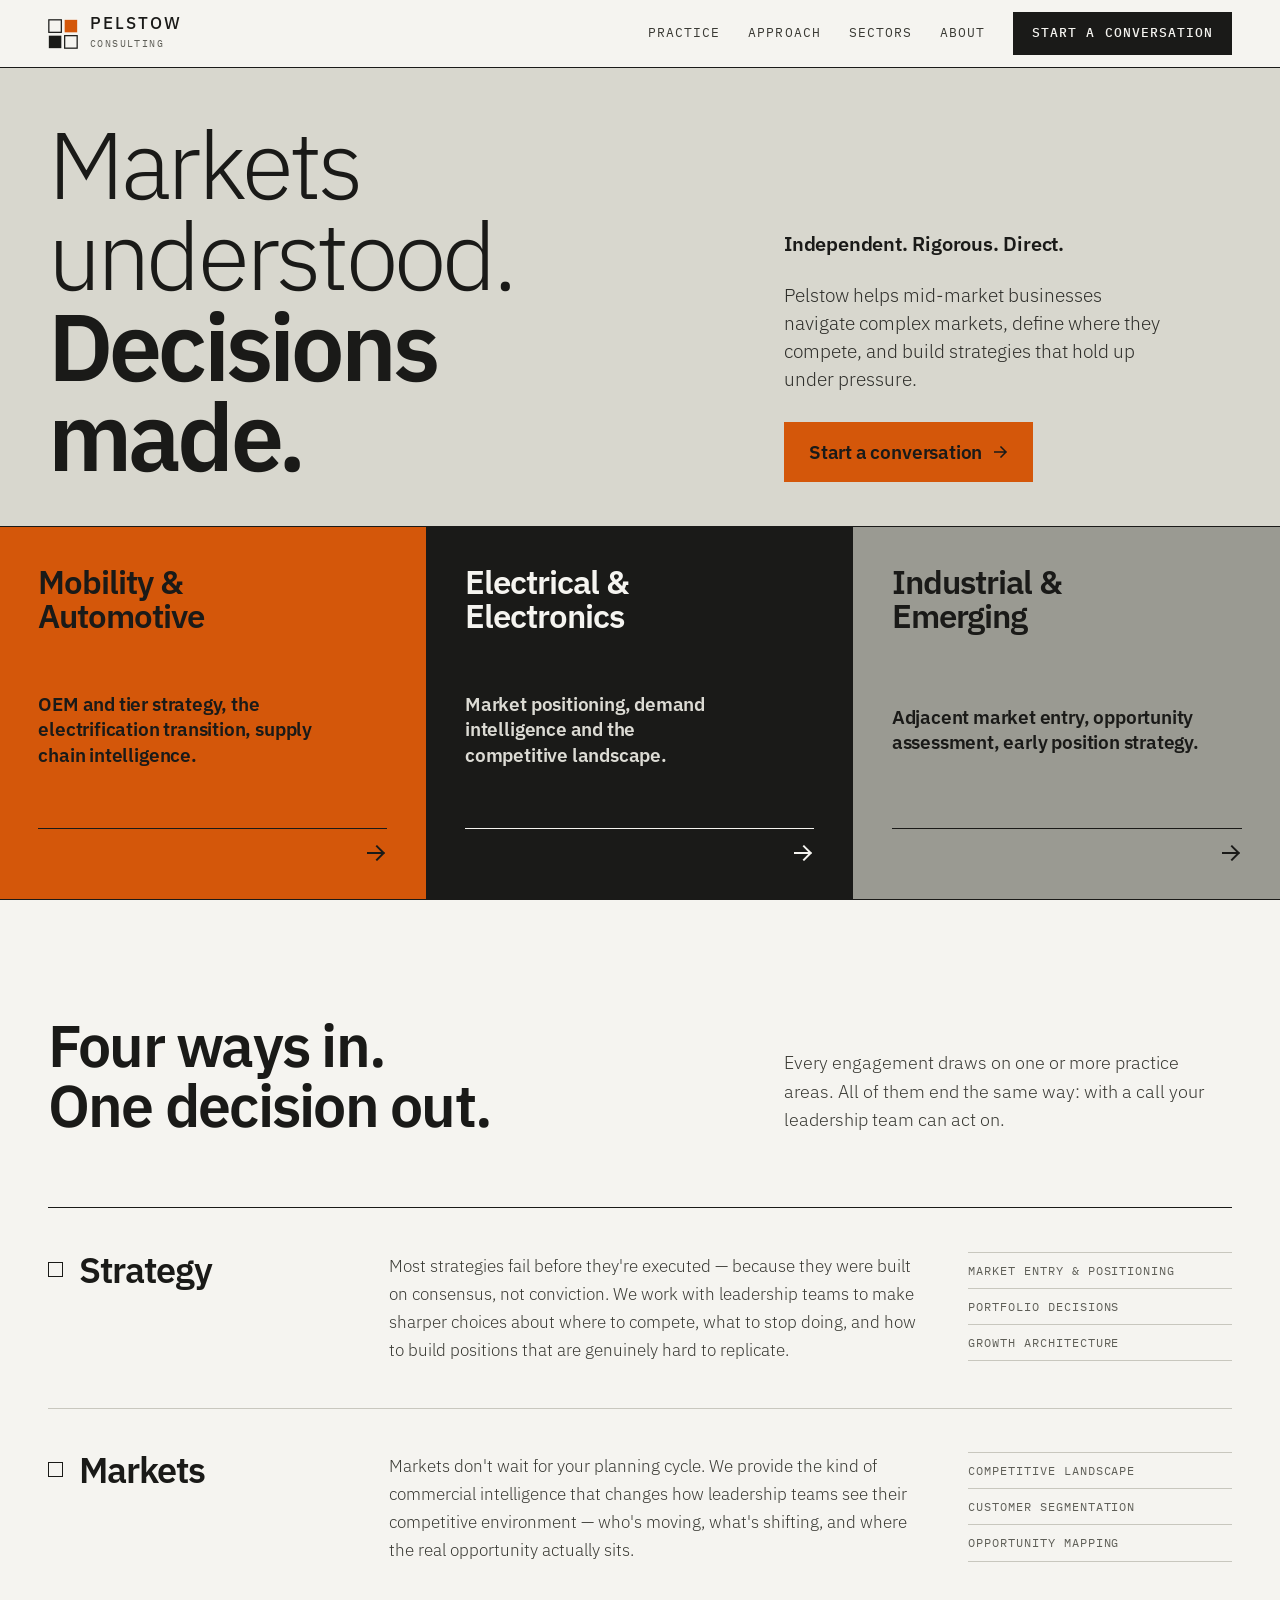
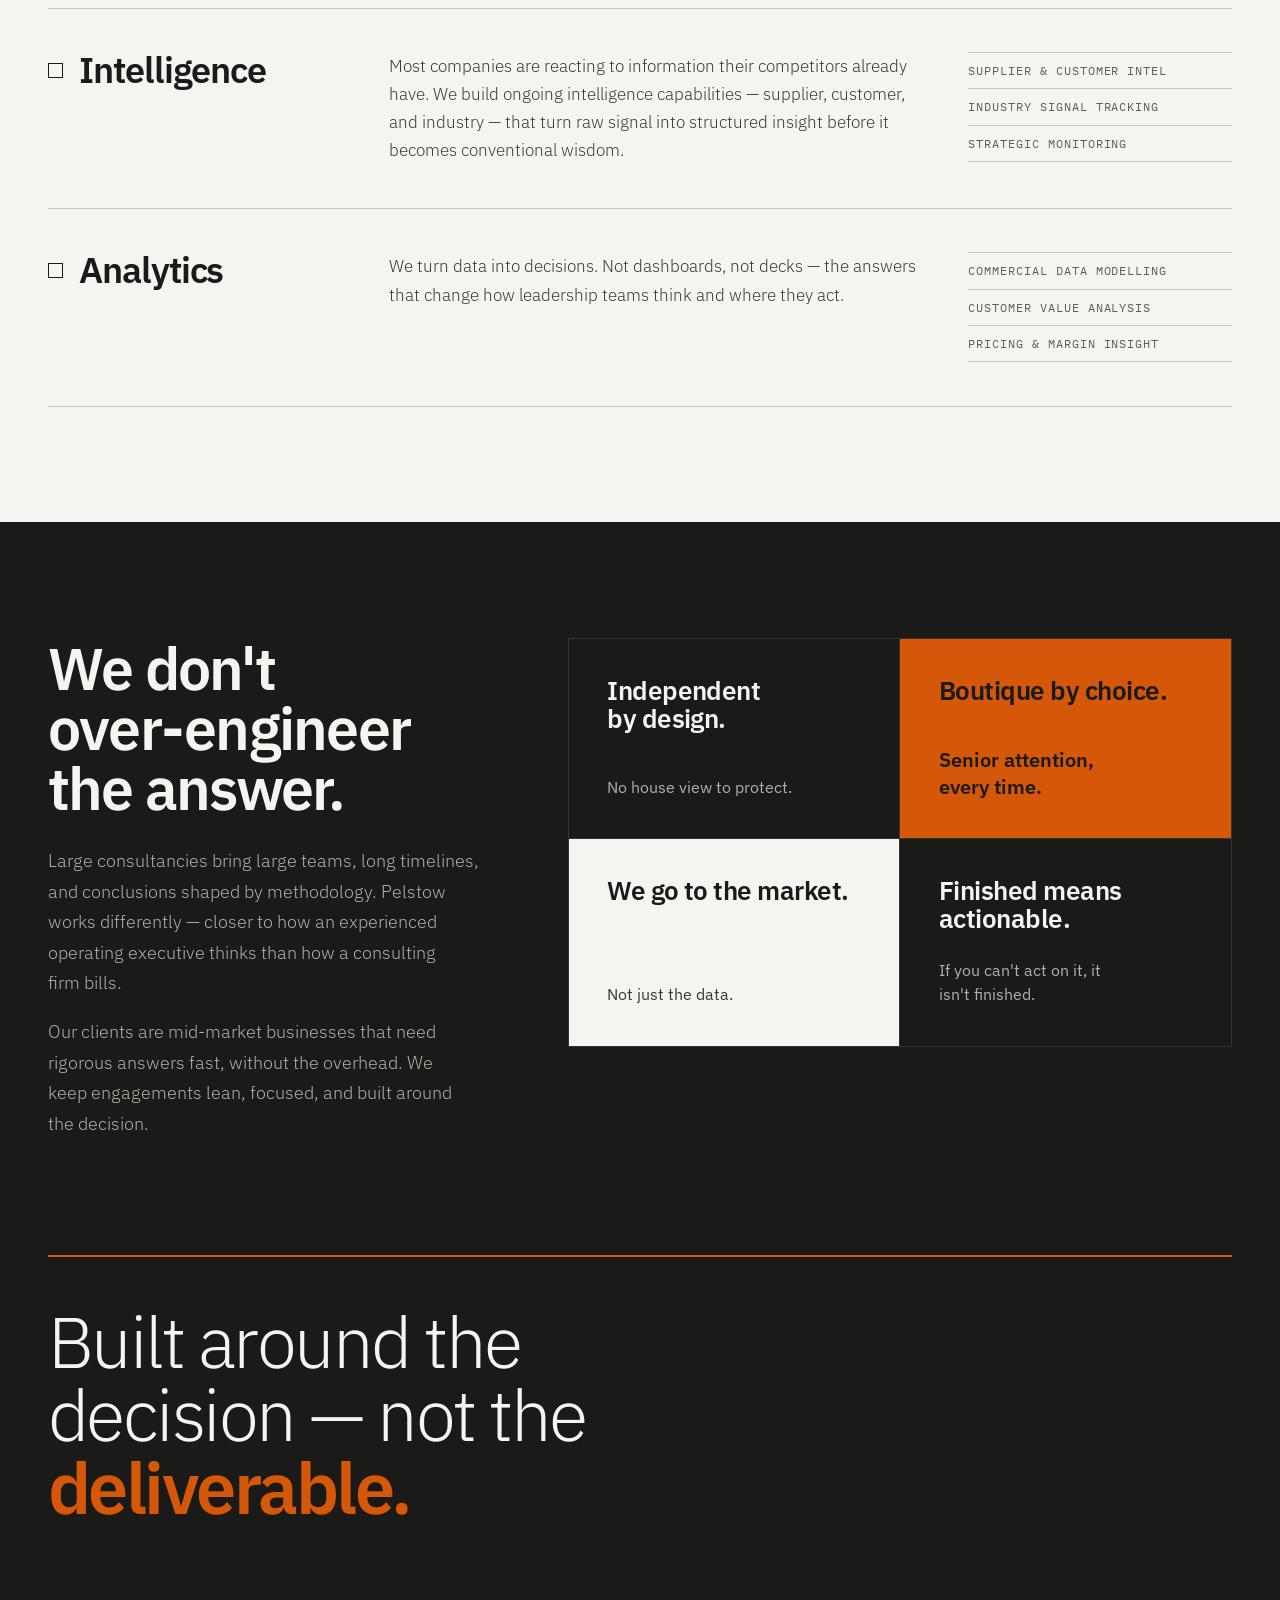
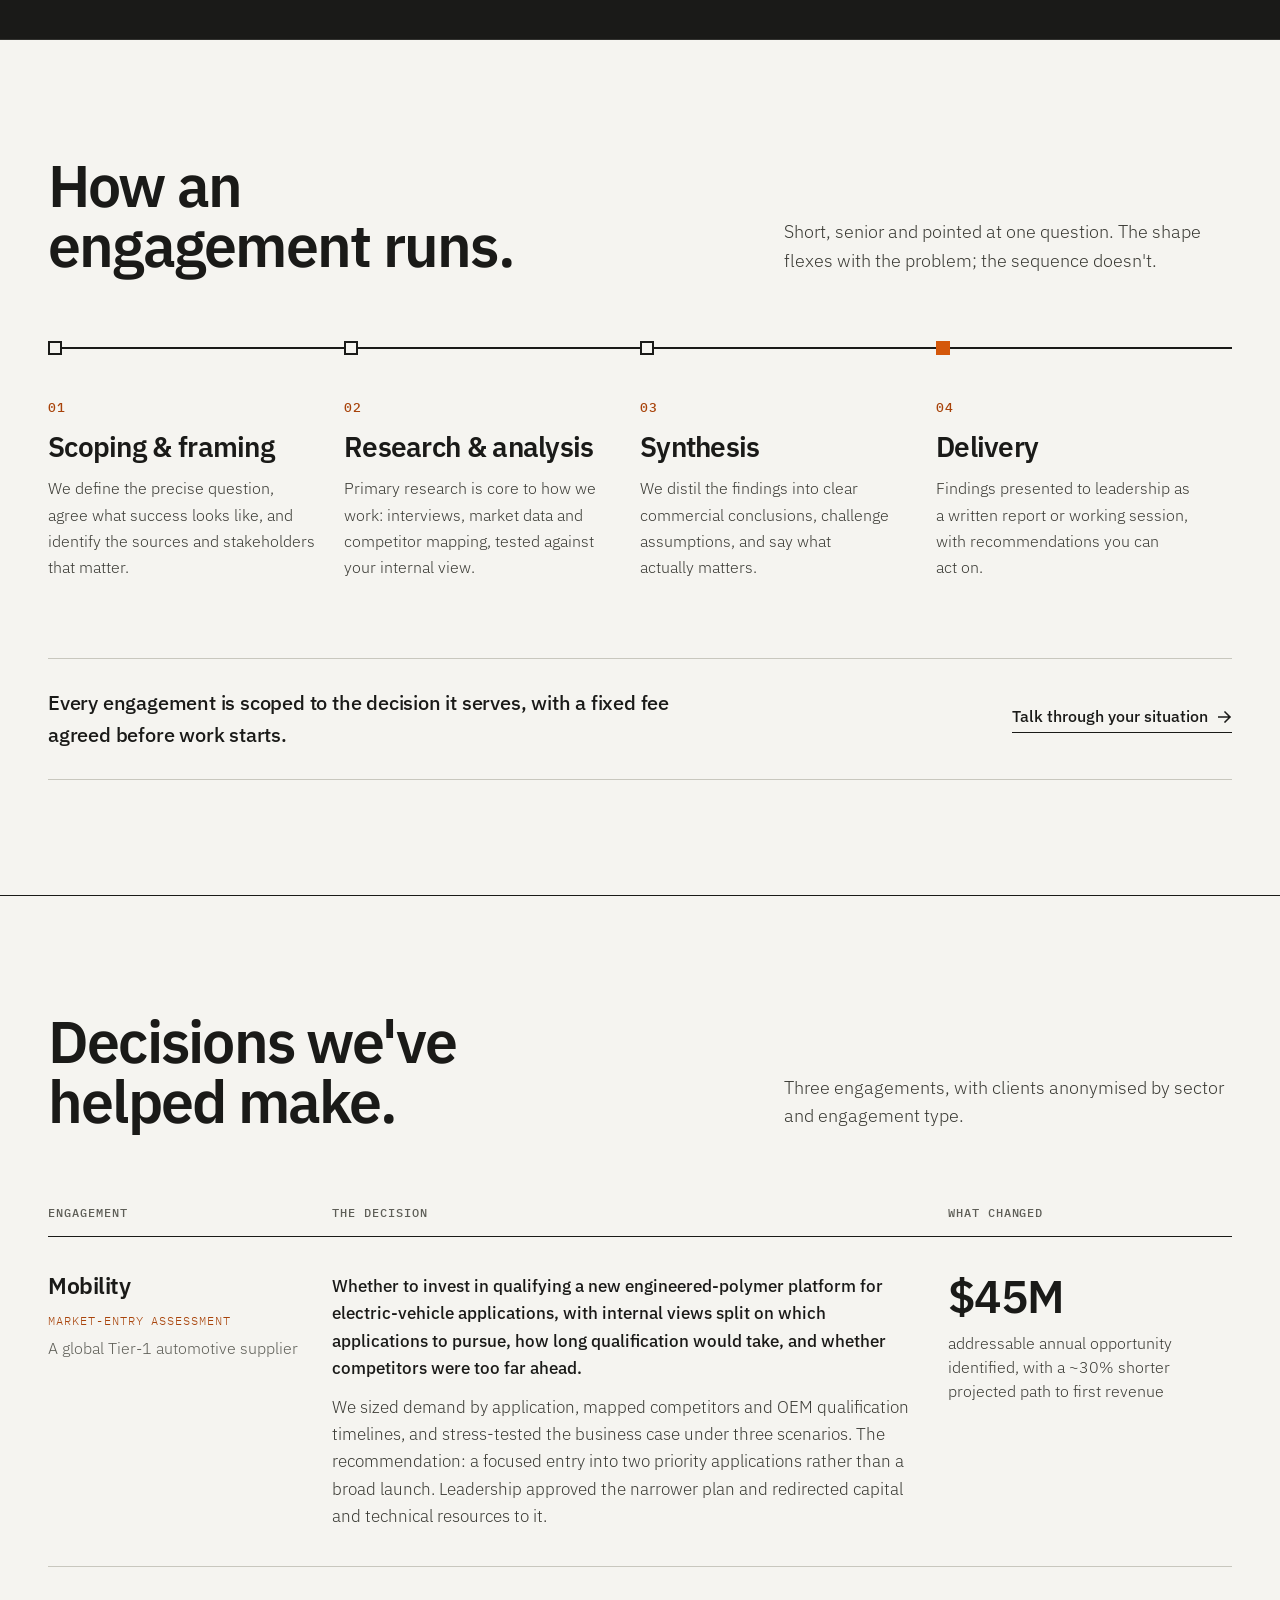
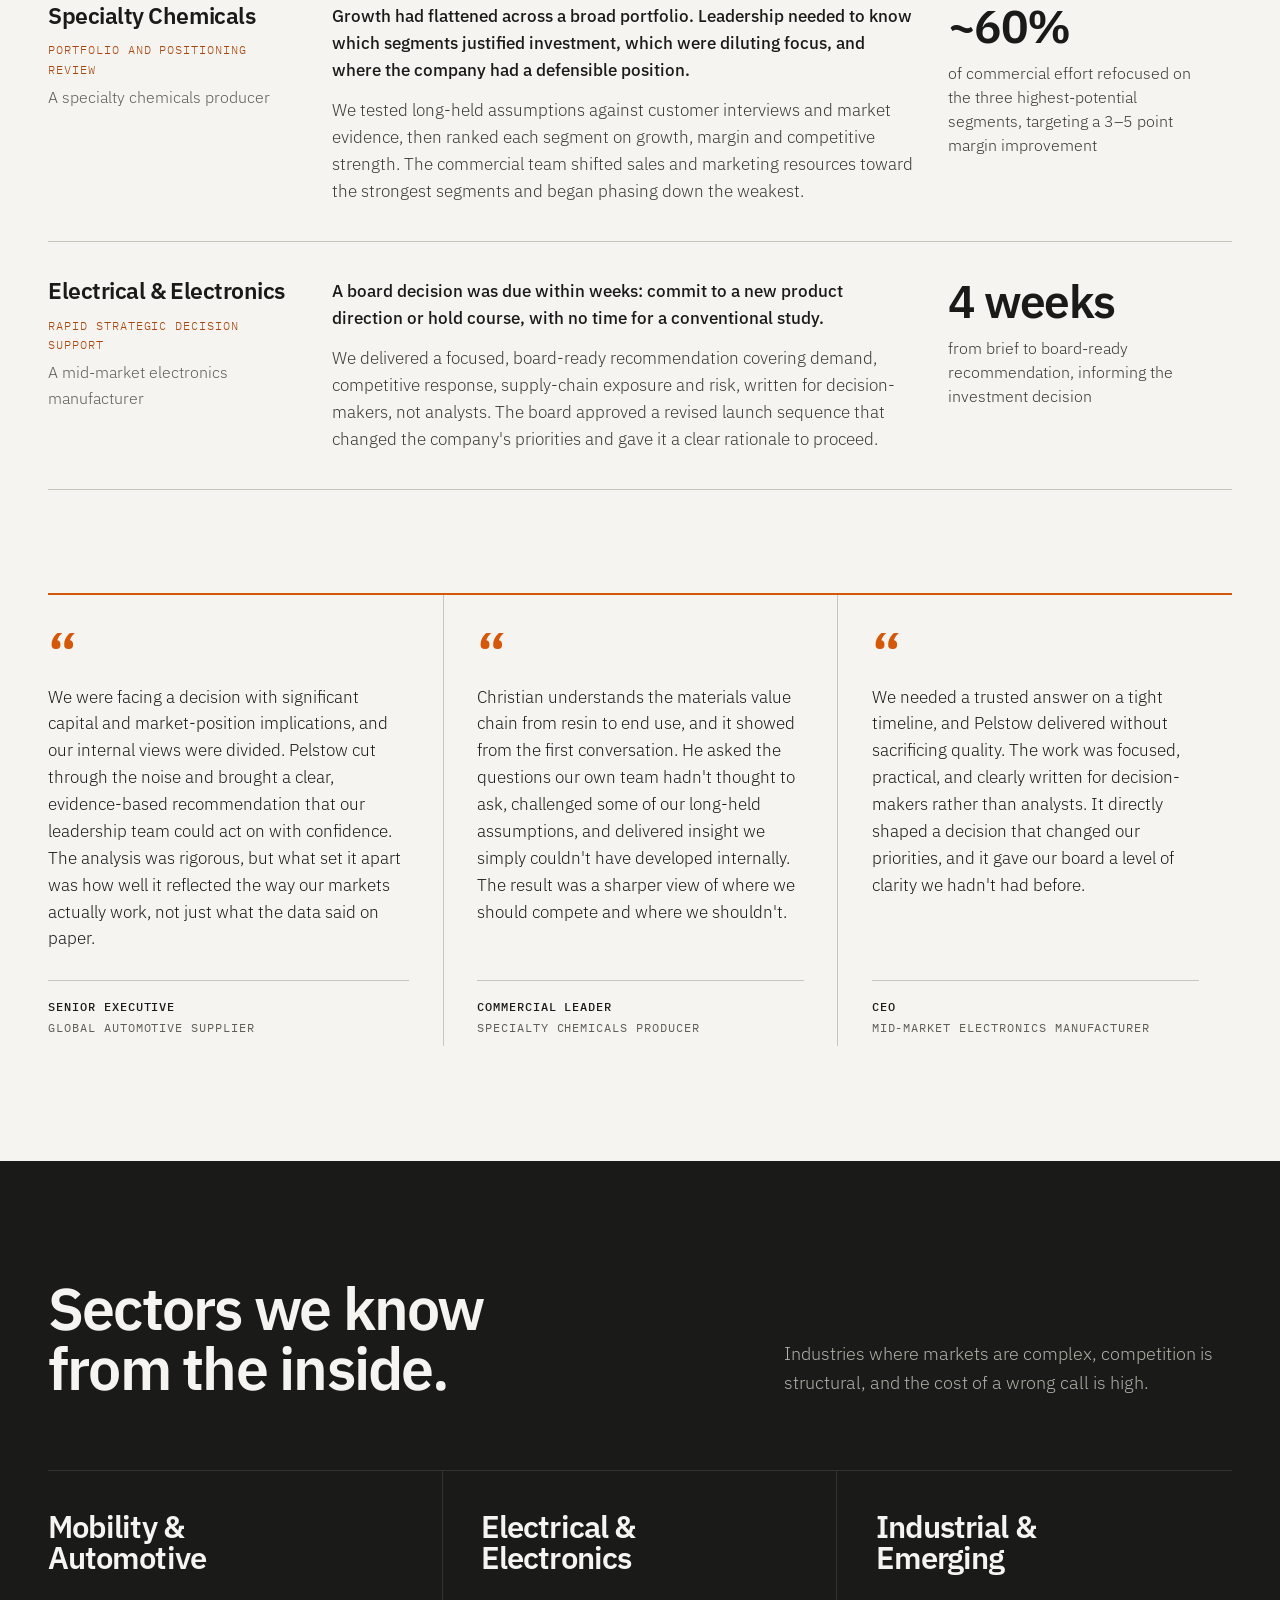
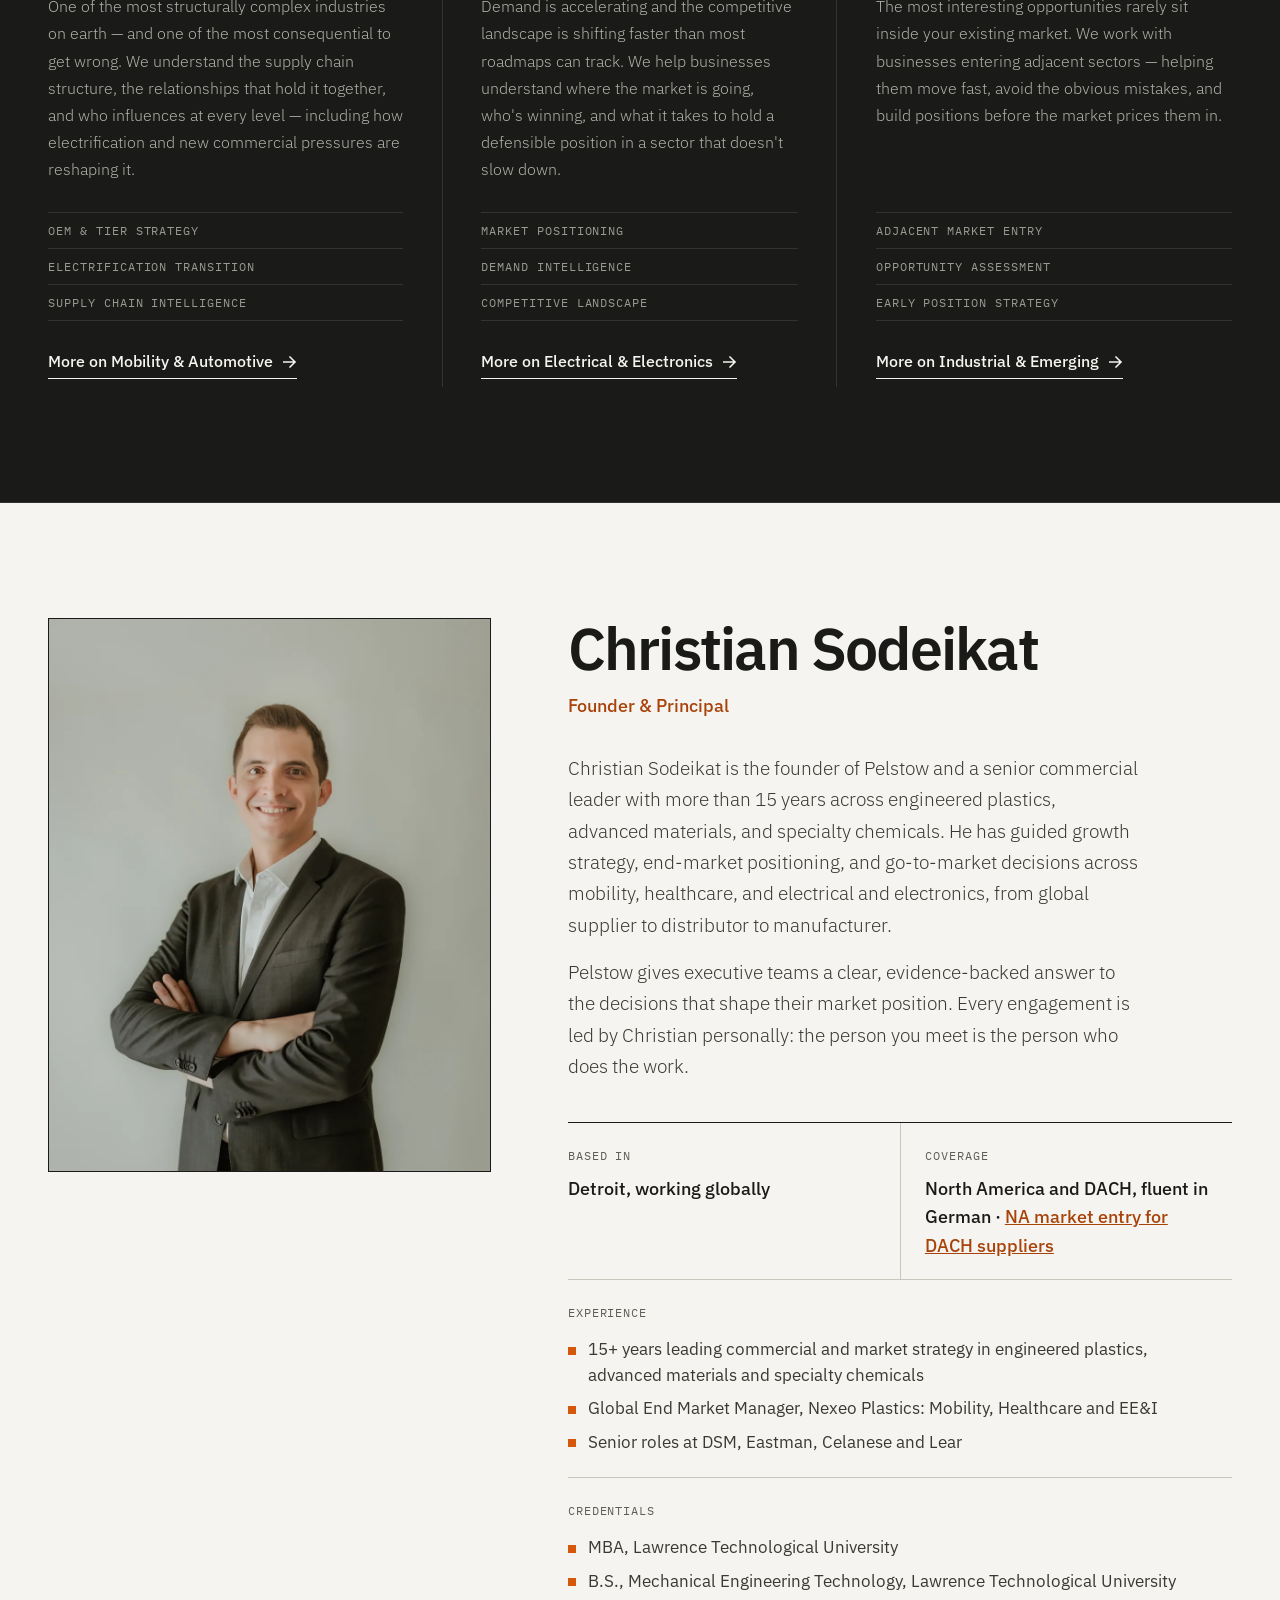
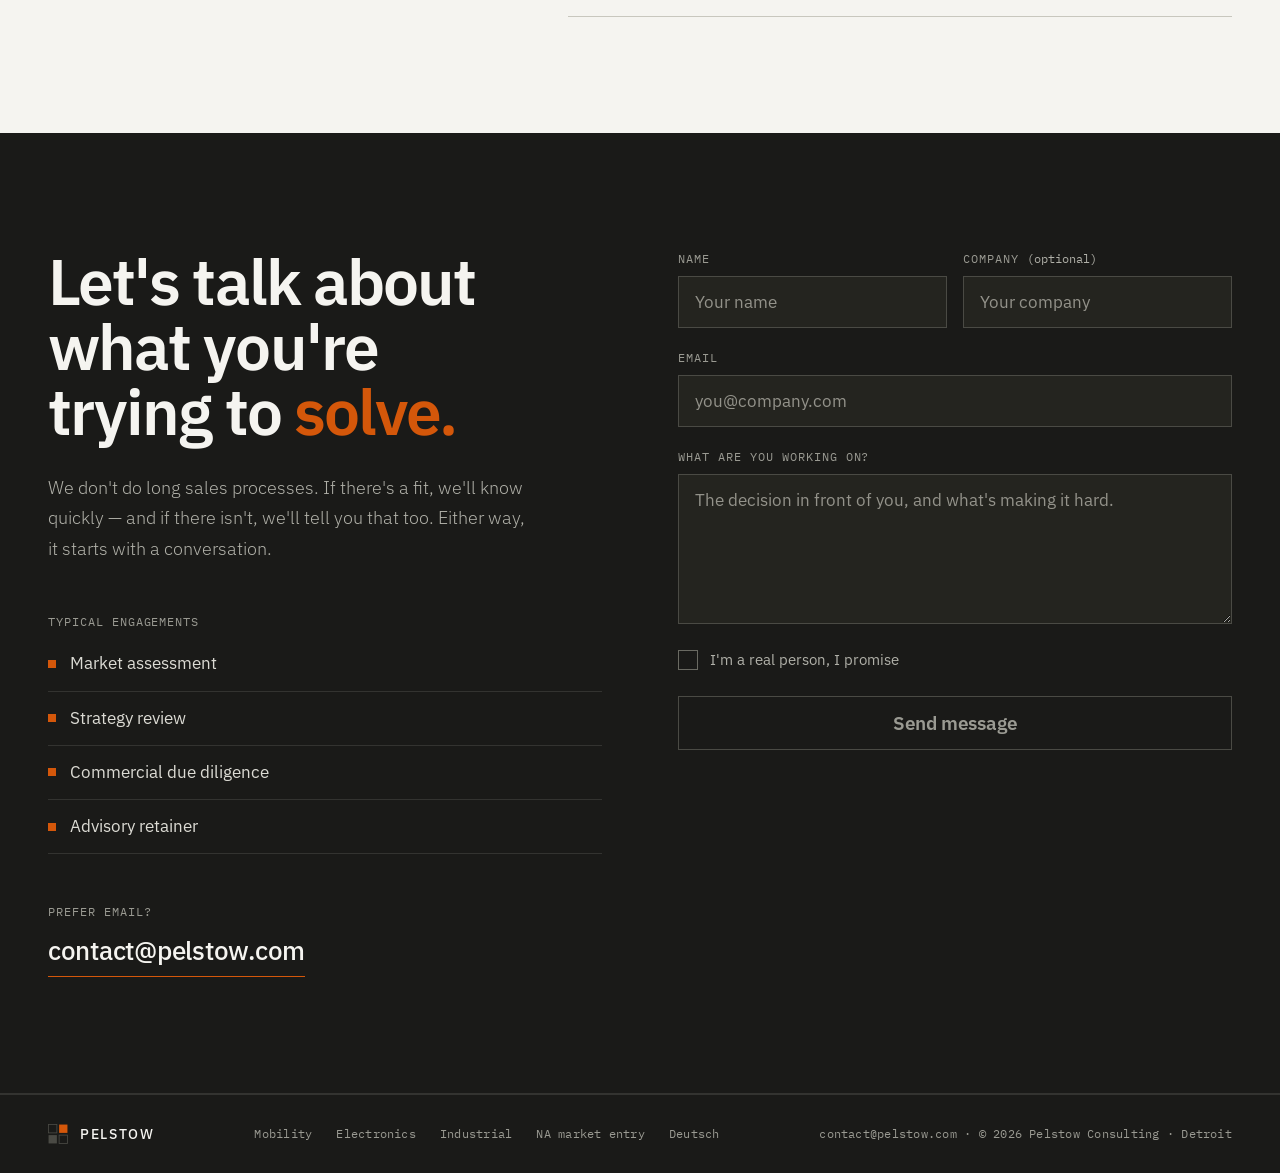
==== commit 14dc9e95: "Add sector and DACH market-entry landing pages - /mobility, /electronics, /industrial: keyword-led s" ====
--- a/index.html
+++ b/index.html
@@ -3,14 +3,15 @@
 <head>
 <meta charset="UTF-8">
 <meta name="viewport" content="width=device-width, initial-scale=1.0">
-<title>Pelstow — Strategy. Markets. Intelligence. Analytics.</title>
-<meta name="description" content="Pelstow is a boutique strategy consultancy helping mid-market businesses navigate complex markets, define where they compete, and build strategies that hold up under pressure.">
+<title>Pelstow — Automotive &amp; Materials Strategy Consulting</title>
+<meta name="description" content="Boutique strategy consulting for mid-market automotive, electronics and materials companies: market entry, portfolio decisions and commercial due diligence. Based in Detroit.">
 <meta name="theme-color" content="#1A1A18">
 <link rel="canonical" href="https://pelstow.com/">
+<script type="application/ld+json">{"@context":"https://schema.org","@graph":[{"@type":"ProfessionalService","@id":"https://pelstow.com/#org","name":"Pelstow","alternateName":"Pelstow Consulting","url":"https://pelstow.com/","logo":"https://pelstow.com/200x200.png","image":"https://pelstow.com/og-image.png","description":"Boutique strategy consultancy for mid-market businesses in mobility and automotive, electrical and electronics, and industrial and emerging markets.","slogan":"Markets understood. Decisions made.","email":"contact@pelstow.com","address":{"@type":"PostalAddress","addressLocality":"Detroit","addressRegion":"MI","addressCountry":"US"},"areaServed":["US","CA","MX","DE","AT","CH"],"knowsAbout":["Strategy consulting","Market entry strategy","Commercial due diligence","Competitive intelligence","Portfolio strategy","Automotive suppliers","Electric vehicles","Engineered plastics","Advanced materials","Specialty chemicals","Electrical and electronics"],"founder":{"@id":"https://pelstow.com/#christian"}},{"@type":"Person","@id":"https://pelstow.com/#christian","name":"Christian Sodeikat","jobTitle":"Founder & Principal","worksFor":{"@id":"https://pelstow.com/#org"},"image":"https://pelstow.com/christian-sodeikat.webp","alumniOf":{"@type":"CollegeOrUniversity","name":"Lawrence Technological University"},"knowsLanguage":["en","de"]}]}</script>
 <meta property="og:type" content="website">
 <meta property="og:site_name" content="Pelstow">
 <meta property="og:url" content="https://pelstow.com/">
-<meta property="og:title" content="Pelstow — Markets understood. Decisions made.">
+<meta property="og:title" content="Pelstow — Automotive &amp; Materials Strategy Consulting">
 <meta property="og:description" content="Boutique strategy consultancy for mid-market businesses in mobility, electronics and industrial markets. Independent. Rigorous. Direct.">
 <meta property="og:image" content="https://pelstow.com/og-image.png">
 <meta property="og:image:width" content="1200">
@@ -209,6 +210,8 @@
   .sector h3 { font-size: clamp(1.6rem, 2.4vw, 2.2rem); max-width: 10ch; margin-bottom: 20px; }
   .sector p { font-size: 16px; font-weight: 300; line-height: 1.7; color: var(--muted-dk); flex: 1; }
   .sector .row-tags { margin-top: 28px; }
+  .sec-more { margin-top: 28px; align-self: flex-start; color: var(--chalk); font-size: 16px; }
+  .fact-v a { color: var(--braun-ink); }
   .sector .row-tags li { color: var(--ghost); border-color: var(--rule-dk); }
 
   /* ── Founder ── */
@@ -372,9 +375,9 @@
     </div>
   </div>
   <ul class="h-cols" aria-label="Sectors we know">
-    <li class="h-col"><a href="#s-mobility"><h2>Mobility&nbsp;&amp; Automotive</h2><p>OEM and tier strategy, the electrification transition, supply chain intelligence.</p><span class="h-more" aria-hidden="true"><svg class="arr" viewBox="0 0 14 12" aria-hidden="true"><path d="M0 6h12M7 1l5 5-5 5"/></svg></span></a></li>
-    <li class="h-col"><a href="#s-electronics"><h2>Electrical&nbsp;&amp; Electronics</h2><p>Market positioning, demand intelligence and the competitive landscape.</p><span class="h-more" aria-hidden="true"><svg class="arr" viewBox="0 0 14 12" aria-hidden="true"><path d="M0 6h12M7 1l5 5-5 5"/></svg></span></a></li>
-    <li class="h-col"><a href="#s-industrial"><h2>Industrial&nbsp;&amp; Emerging</h2><p>Adjacent market entry, opportunity assessment, early position strategy.</p><span class="h-more" aria-hidden="true"><svg class="arr" viewBox="0 0 14 12" aria-hidden="true"><path d="M0 6h12M7 1l5 5-5 5"/></svg></span></a></li>
+    <li class="h-col"><a href="/mobility/"><h2>Mobility&nbsp;&amp; Automotive</h2><p>OEM and tier strategy, the electrification transition, supply chain intelligence.</p><span class="h-more" aria-hidden="true"><svg class="arr" viewBox="0 0 14 12" aria-hidden="true"><path d="M0 6h12M7 1l5 5-5 5"/></svg></span></a></li>
+    <li class="h-col"><a href="/electronics/"><h2>Electrical&nbsp;&amp; Electronics</h2><p>Market positioning, demand intelligence and the competitive landscape.</p><span class="h-more" aria-hidden="true"><svg class="arr" viewBox="0 0 14 12" aria-hidden="true"><path d="M0 6h12M7 1l5 5-5 5"/></svg></span></a></li>
+    <li class="h-col"><a href="/industrial/"><h2>Industrial&nbsp;&amp; Emerging</h2><p>Adjacent market entry, opportunity assessment, early position strategy.</p><span class="h-more" aria-hidden="true"><svg class="arr" viewBox="0 0 14 12" aria-hidden="true"><path d="M0 6h12M7 1l5 5-5 5"/></svg></span></a></li>
   </ul>
 </section>
 
@@ -482,9 +485,9 @@
     <p class="sec-intro">Industries where markets are complex, competition is structural, and the cost of a wrong call is high.</p>
   </div>
   <div class="sectors">
-    <article class="sector" id="s-mobility"><h3>Mobility&nbsp;&amp; Automotive</h3><p>One of the most structurally complex industries on earth — and one of the most consequential to get wrong. We understand the supply chain structure, the relationships that hold it together, and who influences at every level — including how electrification and new commercial pressures are reshaping it.</p><ul class="row-tags tag"><li>OEM &amp; tier strategy</li><li>Electrification transition</li><li>Supply chain intelligence</li></ul></article>
-    <article class="sector" id="s-electronics"><h3>Electrical&nbsp;&amp; Electronics</h3><p>Demand is accelerating and the competitive landscape is shifting faster than most roadmaps can track. We help businesses understand where the market is going, who's winning, and what it takes to hold a defensible position in a sector that doesn't slow down.</p><ul class="row-tags tag"><li>Market positioning</li><li>Demand intelligence</li><li>Competitive landscape</li></ul></article>
-    <article class="sector" id="s-industrial"><h3>Industrial&nbsp;&amp; Emerging</h3><p>The most interesting opportunities rarely sit inside your existing market. We work with businesses entering adjacent sectors — helping them move fast, avoid the obvious mistakes, and build positions before the market prices them in.</p><ul class="row-tags tag"><li>Adjacent market entry</li><li>Opportunity assessment</li><li>Early position strategy</li></ul></article>
+    <article class="sector" id="s-mobility"><h3>Mobility&nbsp;&amp; Automotive</h3><p>One of the most structurally complex industries on earth — and one of the most consequential to get wrong. We understand the supply chain structure, the relationships that hold it together, and who influences at every level — including how electrification and new commercial pressures are reshaping it.</p><ul class="row-tags tag"><li>OEM &amp; tier strategy</li><li>Electrification transition</li><li>Supply chain intelligence</li></ul><a class="link sec-more" href="/mobility/">More on Mobility &amp; Automotive <svg class="arr" viewBox="0 0 14 12" aria-hidden="true"><path d="M0 6h12M7 1l5 5-5 5"/></svg></a></article>
+    <article class="sector" id="s-electronics"><h3>Electrical&nbsp;&amp; Electronics</h3><p>Demand is accelerating and the competitive landscape is shifting faster than most roadmaps can track. We help businesses understand where the market is going, who's winning, and what it takes to hold a defensible position in a sector that doesn't slow down.</p><ul class="row-tags tag"><li>Market positioning</li><li>Demand intelligence</li><li>Competitive landscape</li></ul><a class="link sec-more" href="/electronics/">More on Electrical &amp; Electronics <svg class="arr" viewBox="0 0 14 12" aria-hidden="true"><path d="M0 6h12M7 1l5 5-5 5"/></svg></a></article>
+    <article class="sector" id="s-industrial"><h3>Industrial&nbsp;&amp; Emerging</h3><p>The most interesting opportunities rarely sit inside your existing market. We work with businesses entering adjacent sectors — helping them move fast, avoid the obvious mistakes, and build positions before the market prices them in.</p><ul class="row-tags tag"><li>Adjacent market entry</li><li>Opportunity assessment</li><li>Early position strategy</li></ul><a class="link sec-more" href="/industrial/">More on Industrial &amp; Emerging <svg class="arr" viewBox="0 0 14 12" aria-hidden="true"><path d="M0 6h12M7 1l5 5-5 5"/></svg></a></article>
   </div>
 </section>
 
@@ -500,7 +503,7 @@
       <p class="f-bio">Pelstow gives executive teams a clear, evidence-backed answer to the decisions that shape their market position. Every engagement is led by Christian personally: the person you meet is the person who does the work.</p>
       <ul class="facts">
         <li><span class="fact-k">Based in</span><span class="fact-v">Detroit, working globally</span></li>
-        <li><span class="fact-k">Coverage</span><span class="fact-v">North America and DACH, fluent in German</span></li>
+        <li><span class="fact-k">Coverage</span><span class="fact-v">North America and DACH, fluent in German · <a href="/north-america-market-entry/">NA market entry for DACH suppliers</a></span></li>
         <li class="wide"><span class="fact-k">Experience</span>
           <ul class="fact-list">
             <li>15+ years leading commercial and market strategy in engineered plastics, advanced materials and specialty chemicals</li>
@@ -584,7 +587,7 @@
     </svg>
     <span class="ft-logo">PELSTOW</span>
   </a>
-  <nav aria-label="Footer"><a href="#services">Practice</a><a href="#approach">Approach</a><a href="#sectors">Sectors</a><a href="#contact">Contact</a></nav>
+  <nav aria-label="Footer"><a href="/mobility/">Mobility</a><a href="/electronics/">Electronics</a><a href="/industrial/">Industrial</a><a href="/north-america-market-entry/">NA market entry</a><a href="/de/markteintritt-nordamerika/">Deutsch</a></nav>
   <span><a href="mailto:contact@pelstow.com">contact@pelstow.com</a> · © <span id="yr">2026</span> Pelstow Consulting · Detroit</span>
 </footer>
 
